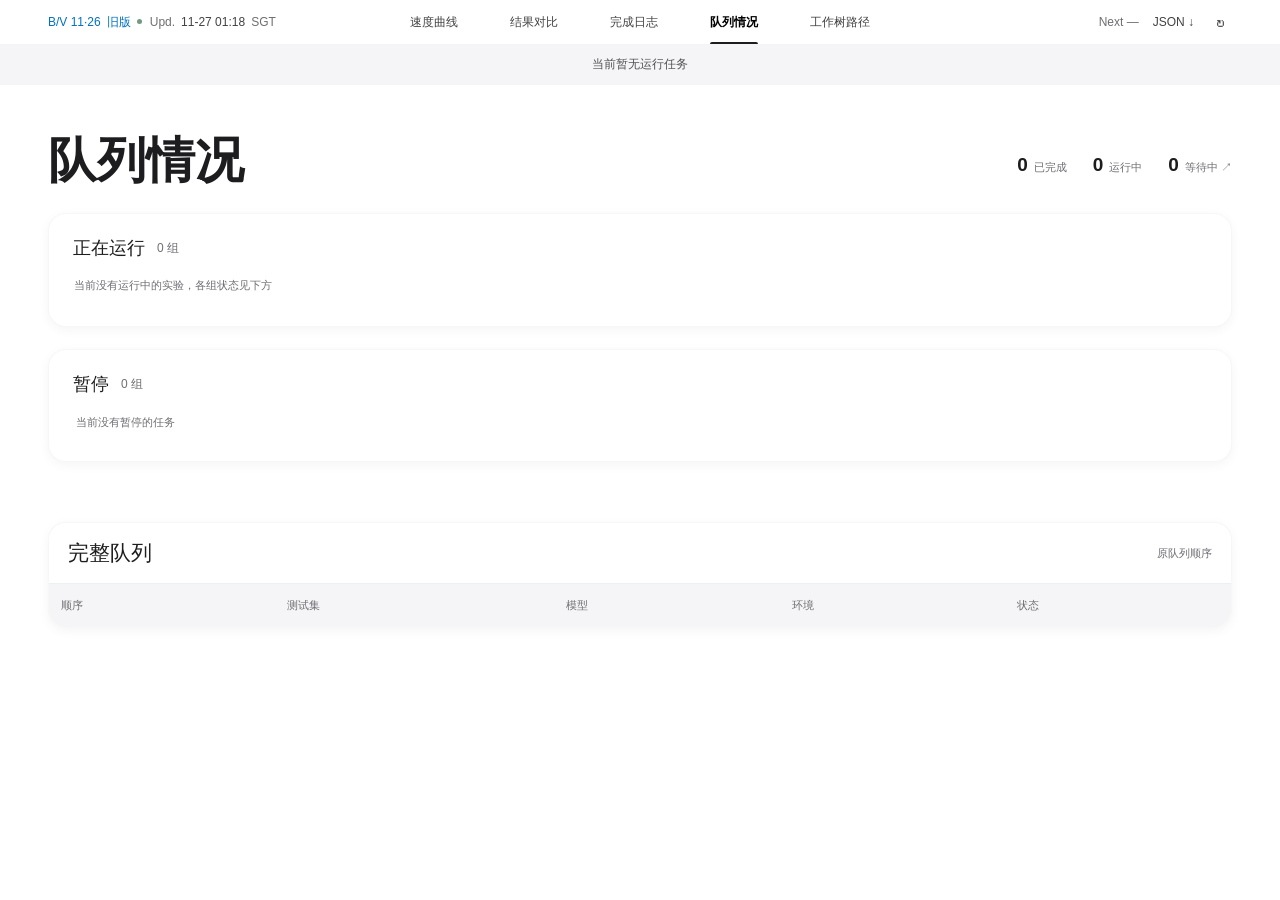
==== index.html @ bdac15cb "Publish current experiment dashboard from Windows and Walsh" ====
<!doctype html>
<html lang="zh-CN"><head><meta name="frontend-version" content="current-layout-20261127"><script>
// Run links always open at the page top, including retained older hash URLs.
if(new URL(location).searchParams.has('run')){const entry=new URL(location);entry.hash='';history.replaceState(null,'',entry);}
if ('scrollRestoration' in history) history.scrollRestoration = 'manual';
window.addEventListener('pageshow', () => {
  if (!location.hash) window.scrollTo({top: 0, left: 0, behavior: 'instant'});
});
</script><meta charset="utf-8"><meta name="viewport" content="width=device-width,initial-scale=1"><meta name="theme-color" content="#f6f7f9"><title>实验结果</title><link rel="stylesheet" href="./style.css?v=current-layout-20261127"><meta name="beta-version" content="current-nav-20261127"><link rel="stylesheet" href="./beta/beta.css?v=current-nav-20261127"></head>
<body class="beta" data-api-base="./"><header class="beta-header" id="beta-header">
 <div class="beta-nav-inner">
  <div class="beta-home-status"><a href="./bv-20261126/">B/V 11·26</a><a href="./archive/" aria-label="旧版实验结果">旧版</a><a class="beta-brand beta-home-status" id="beta-home-status" href="./" aria-label="队列首页"><span class="beta-status-label">Upd.</span></a></div>
  <nav class="beta-main-nav" aria-label="主导航">
   <button data-beta-nav="results" aria-controls="beta-menu-results" aria-expanded="false">速度曲线</button>
   <button data-beta-nav="comparison" aria-controls="beta-menu-comparison" aria-expanded="false">结果对比</button>
   <button data-beta-nav="logs" aria-controls="beta-menu-logs" aria-expanded="false">完成日志</button>
   <button data-beta-nav="queue" aria-controls="beta-menu-queue" aria-expanded="false">队列情况</button>
   <button data-beta-nav="workspaces" aria-controls="beta-menu-workspaces" aria-expanded="false">工作树路径</button>
  </nav>
  <div class="beta-nav-status" id="beta-nav-status" aria-label="数据更新与下载"></div>
 </div>
 <div class="beta-menu-surface" id="beta-menu-surface">
 <div class="beta-menu" id="beta-menu-results" inert aria-hidden="true">
  <div class="beta-menu-inner">
   <div class="beta-menu-column beta-menu-primary"><span class="beta-menu-label">浏览速度曲线</span><div id="beta-result-menu"></div><button data-beta-view="cannbot">CannBot <small>CAKE</small></button></div>
   <div class="beta-menu-column"><span class="beta-menu-label">测试集</span><div id="beta-dataset-menu" class="beta-menu-datasets"></div></div>
   <div class="beta-menu-column"><span class="beta-menu-label">KL 模型</span><button data-beta-model="Sol 6.2">Sol 6.2 <small>medium</small></button><button data-beta-model="DeepSeek">DeepSeek <small>max</small></button><button data-beta-model="Astra 6.2">Astra 6.2 <small>high</small></button><a href="./api/v1/index.json">数据 API ↗</a></div>
  </div>
 </div>
 <div class="beta-menu" id="beta-menu-comparison" inert aria-hidden="true"><div class="beta-menu-inner"><div class="beta-menu-column beta-menu-primary"><span class="beta-menu-label">结果对比</span><button data-beta-view="comparison">Kernel 对比</button></div><div class="beta-menu-column"><span class="beta-menu-label">截止轮次</span><button data-comparison-preset="10">r10</button><button data-comparison-preset="20">r20</button><button data-comparison-preset="30">r30</button><button data-comparison-preset="50">r50</button></div></div></div>
 <div class="beta-menu" id="beta-menu-logs" inert aria-hidden="true"><div class="beta-menu-inner">
  <div class="beta-menu-column beta-menu-primary"><span class="beta-menu-label">实验进程</span><button data-beta-log="all">全部记录</button><button data-beta-log="completed">独立完成</button><button data-beta-log="started">开始运行</button></div>
  <div class="beta-menu-column"><span class="beta-menu-label">其他事件</span><button data-beta-log="paused">暂停与原因</button><button data-beta-log="resumed">恢复运行</button></div>
  <div class="beta-menu-column"><span class="beta-menu-label">快速查看</span><button data-beta-view="queue">查看当前队列</button><a href="./api/v1/kl.json" download>KL 完整记录 ↓</a><a href="./api/v1/index.json" download>B/V 完整记录 ↓</a></div>
 </div></div>
 <div class="beta-menu" id="beta-menu-queue" inert aria-hidden="true"><div class="beta-menu-inner">
  <div class="beta-menu-column beta-menu-primary"><span class="beta-menu-label">执行与等待</span><button data-beta-queue="all">队列总览</button><div id="beta-queue-card-menu"></div></div>
  <div class="beta-menu-column"><span class="beta-menu-label">查看顺序</span><button data-beta-queue="running">正在运行</button><button data-beta-queue="paused">暂停</button><button data-beta-queue="waiting">等待中</button><button data-beta-queue="schedule">完整队列</button></div>
 </div></div>
<div class="beta-menu" id="beta-menu-workspaces" inert aria-hidden="true"><div class="beta-menu-inner workspace-menu-inner"><div class="beta-menu-column beta-menu-primary"><span class="beta-menu-label">工作树路径</span><button data-workspace-method="all">All</button></div><div class="beta-menu-column workspace-menu-methods"><span class="beta-menu-label">任务 · 版本</span><div id="workspace-method-menu"></div></div></div></div>
 </div>
</header>
<div class="beta-backdrop" id="beta-backdrop" hidden></div>
<aside id="beta-live-banner" class="beta-live-banner" aria-label="当前运行任务" hidden></aside>
<main><div id="beta-snapshot" class="beta-snapshot"></div><div class="beta-hero"><div><div id="beta-kicker" class="beta-eyebrow">实验结果</div><h1 id="beta-title">实验结果。</h1></div><div class="beta-hero-status"><button id="beta-completed-link"><strong id="beta-completed-total">—</strong>已完成</button><button data-beta-view="queue"><span class="live-dot"></span><strong id="beta-running-total">—</strong>运行中</button><button data-beta-view="queue"><strong id="beta-waiting-total">—</strong>等待中 ↗</button></div></div><section id="beta-results-view">
<header class="page-head"><h1>实验结果</h1><div class="update"><span id="connection" class="live-dot"></span><div class="update-times"><span>最新更新 <time id="updated">—</time><span class="zone"> SGT</span></span><span class="next-update" id="next-update">预计下次更新 —</span></div><button id="refresh" type="button">刷新</button></div><a href="./api/v1/index.json" class="api-link">JSON API ↗</a></header>
<nav class="running-bar" aria-label="正在运行的实验"><div class="running-heading"><span class="live-dot"></span><strong>正在运行</strong><span id="running-count"></span></div><div id="running-links" class="running-links"><span class="running-empty">读取中…</span></div></nav>
<section id="paused-bar" class="running-bar paused-bar" aria-label="暂停的实验"><div class="running-heading"><strong>暂停</strong><span id="paused-count"></span></div><div id="paused-links" class="paused-list"><span class="running-empty">读取中…</span></div></section>
<nav id="waiting-bar" class="running-bar waiting-bar" aria-label="等待中的实验" hidden><div class="running-heading"><strong>等待中</strong><span id="waiting-count"></span></div><div id="waiting-links" class="waiting-columns"></div></nav>
<nav id="campaign-status" class="campaign-status" aria-label="本批 Sol 六组进度"></nav>
<nav class="category-tabs" aria-label="实验分类"><button data-category="bv" aria-pressed="true">B0–B3 / V0</button><button data-category="aligned" aria-pressed="false">V/Aligned KL</button><button data-category="kl" aria-pressed="false">KL</button></nav>
<nav id="datasets" class="dataset-tabs" aria-label="测试集"></nav>
<div class="axis-picker"><span>横轴</span><div class="segments" role="group" aria-label="横轴"><button data-axis="round" aria-pressed="true" class="selected">轮次</button><button data-axis="time" aria-pressed="false" title="从工作区启动到结果完成，含等待和暂停">累计时间</button><button data-axis="tokens" aria-pressed="false" title="截至结果完成的已报告输入与输出 token">累计 token</button></div><span id="partial-key" hidden><i aria-hidden="true">△</i> token 不完整</span></div>
<div id="notice" role="status" hidden></div>
<section id="bv-panel" aria-labelledby="dataset-name"><div class="dataset-head"><div><h2 id="dataset-name">—</h2><p id="workload">—</p></div><div class="exports"><button id="csv" type="button">已选 CSV ↓</button><button id="json" type="button">完整 JSON ↓</button></div></div>
<div id="curves" tabindex="-1"><div id="series-controls" class="series-controls"></div></div>
<div class="charts"><section class="chart-card overview" hidden><div class="chart-title"><h3>全程总览</h3><span>线性 · 从 0 起</span></div><div id="overview" class="chart" role="img" aria-label="全程总览：轮次与延迟" tabindex="0"></div></section>
<section class="chart-card detail"><div class="chart-title"><h3>速度曲线</h3><span id="detail-domain">—</span></div><div class="plot-options"><div class="segments" aria-label="曲线指标"><button id="best-mode" class="selected" aria-pressed="true">搜索最优</button><button id="raw-mode" aria-pressed="false">逐轮测量</button></div><label hidden><input id="uncertainty" type="checkbox"> P10–P90</label><div class="mark-key">● 测量 <span>— 最优阶梯</span> <span>★ 正式结果</span><span>× 失败</span></div><button id="reset">重置视图</button></div><div id="detail" class="chart" role="img" aria-label="速度曲线：可调横纵轴范围" tabindex="0"></div><div class="axis-controls bv-range-controls"><label><select id="y-mode" aria-label="纵轴范围"><option value="focus">末端局部放大</option><option value="all">全部曲线范围</option></select></label><div class="round-range-slot"></div></div><div id="hover-readout" class="readout" aria-live="polite"><span>轮次 —</span></div></section></div>
<section class="data-section"><div class="section-head"><h3>实验组</h3><span>延迟 ms ↓ · 完成日期 SGT</span></div><div class="table-wrap"><table id="summary"><thead><tr><th>曲线</th><th>模型 / effort</th><th>方法</th><th>状态</th><th>轮次</th><th>完成日期</th><th class="num">搜索最优</th><th class="num">P10–P90</th><th class="num">正式结果 ★</th><th class="num" title="同次 PyTorch 耗时 / 正式方法耗时">正式加速比</th></tr></thead><tbody></tbody></table></div></section>
<details class="data-section"><summary><span>逐轮数据</span><span id="round-count"></span></summary><div class="round-filters"><label>实验组 <select id="round-run"><option value="all">全部已选曲线</option></select></label><label>结果 <select id="round-status"><option value="all">全部</option><option value="passed">通过</option><option value="failed">失败</option><option value="excluded">基础设施中断</option></select></label><span>样本数可点开</span></div><div class="table-wrap rounds-wrap"><table id="rounds"><thead><tr><th>模型</th><th>方法</th><th>轮次</th><th>结果</th><th>审查</th><th class="num">均值 ms</th><th class="num">P10 ms</th><th class="num">P90 ms</th><th class="num">样本数</th><th class="num">同次 PyTorch ms</th><th class="num" title="同次 PyTorch 耗时 / 方法耗时">同次加速比</th></tr></thead><tbody></tbody></table></div></details>
<details class="data-section correctness"><summary><span>B0 · 正确性</span><span>性能不适用</span></summary><div id="b0-cost" hidden></div><div class="table-wrap"><table id="correctness"><thead><tr><th>模型 / effort</th><th>实验</th><th>状态</th><th>轮次</th><th>结果</th><th>完成日期 SGT</th></tr></thead><tbody></tbody></table></div></details>
<section class="data-section task-log" id="task-log" aria-labelledby="task-log-title"><div class="section-head"><h3 id="task-log-title">实验任务记录</h3><span>SGT · <span id="event-count">—</span></span></div><div class="event-filters"><label>测试集 <select id="event-dataset"><option value="all">全部</option><option value="GQA">GQA</option><option value="MQA">MQA</option></select></label><label>事件 <select id="event-kind"><option value="all">全部</option><option value="started">开始</option><option value="paused">暂停</option><option value="resumed">恢复</option><option value="completed">完成</option></select></label><a href="./api/v1/index.json" download="experiment-tasks.json">JSON ↓</a></div><ol id="task-events" class="task-events"></ol><div class="event-more"><button id="events-more" type="button" hidden>查看更多</button></div></section>

</section>
<section id="aligned-panel" hidden aria-labelledby="aligned-name"><div class="dataset-head"><h2 id="aligned-name">Aligned KL</h2></div><div id="aligned-content"></div></section>
<section id="kl-panel" hidden aria-labelledby="kl-name">
<div class="dataset-head"><div><h2 id="kl-name">KL</h2><label>模型 <select id="kl-run-select" aria-label="KL 模型与批次"></select></label><p id="kl-state">读取中…</p></div><div class="exports"><button id="kl-csv">候选 CSV ↓</button><button id="kl-json">完整 JSON ↓</button></div></div>
<div id="kl-body"><div class="kl-budget"><strong id="kl-budget"></strong><span id="kl-run-info"></span></div>
<div class="kl-charts"><section class="chart-card"><div class="chart-title"><h3>每次 Apply 的交付速度</h3><span>实线：交付 · 虚线：历次最佳</span></div><label class="kl-reference-toggle"><input id="kl-v0-overview" type="checkbox" checked aria-label="交付速度图显示 V0 Astra 最快线"><span id="kl-v0-overview-label"></span></label><div id="kl-matched-overview"></div><div id="kl-overview" class="chart"></div></section>
<section id="kl-inner" class="chart-card"><div class="chart-title"><h3>Apply 内部候选</h3><label>选择 <select id="kl-apply" aria-label="选择 Apply"></select></label></div><label class="kl-reference-toggle"><input id="kl-v0-candidates" type="checkbox" checked aria-label="内部候选图显示 V0 Astra 最快线"><span id="kl-v0-candidates-label"></span></label><div id="kl-matched-candidates"></div><div id="kl-candidates" class="chart"></div><p id="kl-inner-status" class="kl-caption"></p></section></div>
<section class="data-section"><div class="section-head"><h3>Apply 记录</h3><span>交付完成与整项独立验收分别记录</span></div><div class="table-wrap"><table><thead><tr><th>Apply</th><th>状态</th><th>评测次数</th><th>基础设施异常</th><th>交付 ms</th><th>用时 min</th><th>结束 SGT</th></tr></thead><tbody id="kl-apply-rows"></tbody></table></div></section>
<section class="data-section"><div class="section-head"><h3>选中 Apply 的候选记录</h3><span>旧结果取回不重复计次</span></div><div class="table-wrap"><table><thead><tr><th>候选</th><th>结果</th><th>未通过阶段</th><th>门禁</th><th>延迟 ms</th><th>参考 ms</th><th>记录</th></tr></thead><tbody id="kl-candidate-rows"></tbody></table></div></section>
<section class="data-section"><div class="section-head"><h3>Sol / DS 队列</h3><span>—</span></div><div id="kl-queue" class="table-wrap"></div></section>
<section class="data-section"><div class="section-head"><h3>KL 实验任务记录</h3><span>SGT · 当前测试集</span></div><ol id="kl-events" class="task-events"></ol></section>
</div></section>
</section><section id="beta-future-view" class="beta-future" hidden><h2>V0-r3</h2><p>待接入 · 尚无实验记录</p></section><section id="beta-logs-view" hidden><div class="beta-log-filters"><label>类别<select id="beta-log-category"><option value="all">全部实验</option><option value="bv">B / V</option><option value="kl">KL</option></select></label><label>测试集<select id="beta-log-dataset"><option value="all">全部测试集</option></select></label><label>事件<select id="beta-log-kind"><option value="all">全部事件</option><option value="completed">独立完成</option><option value="started">开始运行</option><option value="paused">暂停</option><option value="resumed">恢复运行</option></select></label><span id="beta-log-count" class="beta-log-count"></span></div><ol id="beta-timeline" class="beta-timeline"></ol><button id="beta-log-more" class="beta-log-more" hidden>查看更多</button></section><section id="beta-queue-view" hidden></section><section id="beta-comparison-view" hidden></section><div id="beta-legacy-log" hidden></div><section id="beta-workspaces-view" hidden aria-label="工作树路径">
 <section class="workspace-filters">
  <div class="workspace-search-row"><textarea id="ws-search" rows="1" aria-label="批量检索工作区" placeholder="⌕  测试集 / 模型 / 路径 · 换行批量检索"></textarea><button id="ws-reset" class="ws-icon" title="重置筛选" aria-label="重置筛选">↻</button></div>
  <label>任务<select id="ws-method" aria-label="任务版本"><option value="all">All</option></select></label>
  <label>模型<select id="ws-model" aria-label="模型"><option value="all">All</option></select></label>
  <label>状态<select id="ws-status" aria-label="状态"><option value="all">All</option></select></label>
  <label>测试集<select id="ws-dataset" aria-label="测试集"><option value="all">All</option></select></label>
  <div class="workspace-date-row"><label>时间<select id="ws-date-field" aria-label="时间字段"><option value="started_at">开始</option><option value="finished_at">完成</option></select></label><input id="ws-from" type="date" aria-label="起始日期（SGT）"><span aria-hidden="true">—</span><input id="ws-to" type="date" aria-label="截止日期（SGT）"><span class="ws-zone">SGT</span><span id="ws-date-error" role="status"></span></div>
 </section>
 <section class="workspace-directory data-section">
  <div class="workspace-toolbar"><span id="ws-count" aria-live="polite"></span><div><button id="ws-copy" title="复制所选或筛选后的路径">复制路径</button><button id="ws-csv" title="下载所选或筛选后的记录">CSV ↓</button></div><span id="ws-feedback" role="status"></span></div>
  <div class="workspace-table-wrap"><table id="workspace-directory-table"><thead><tr><th><input id="ws-check-all" type="checkbox" aria-label="选择全部筛选结果"></th><th>测试集</th><th>任务</th><th>模型</th><th>状态</th><th><button data-ws-sort="started_at">开始 SGT ↓</button></th><th><button data-ws-sort="finished_at">完成 SGT</button></th><th>服务器路径</th></tr></thead><tbody id="ws-rows"></tbody></table></div>
  <button id="ws-more" hidden>更多 ↓</button>
 </section>
</section>
<section id="beta-cannbot-view" hidden aria-label="CannBot dashboard">
<!-- Windows CannBot batch -->
<section class="card cake-panel" id="windows-cannbot">
<div class="cake-panel-head"><h2>当前 Windows 批次</h2>
<a href="./api/v1/cannbot-windows.json">JSON ↓</a></div>
<p>待运行 · Astra 6.2 / high</p>
<div class="cake-table-scroll"><table><thead><tr><th>数据集</th><th>任务状态</th><th>有效轮 / 预算</th><th>已完成尝试</th></tr></thead><tbody>
<tr><td>FA3</td><td>待运行</td><td>0 / 20</td><td>0</td></tr>
<tr><td>GDN</td><td>待运行</td><td>0 / 20</td><td>0</td></tr>
<tr><td>Based</td><td>待运行</td><td>0 / 20</td><td>0</td></tr>
<tr><td>Sonny</td><td>待运行</td><td>0 / 20</td><td>0</td></tr>
<tr><td>GQA</td><td>待运行</td><td>0 / 20</td><td>0</td></tr>
<tr><td>MQA</td><td>待运行</td><td>0 / 20</td><td>0</td></tr>
<tr><td>Mega</td><td>待运行</td><td>0 / 20</td><td>0</td></tr>
<tr><td>FlashMLA</td><td>待运行</td><td>0 / 20</td><td>0</td></tr>
<tr><td>HSTU</td><td>待运行</td><td>0 / 20</td><td>0</td></tr>
<tr><td>FlashKDA</td><td>待运行</td><td>0 / 20</td><td>0</td></tr>
</tbody></table></div></section>
<h2>CannBot · CAKE</h2>
<!-- End Windows CannBot batch -->
 <div id="cannbot-loading" class="cake-notice" role="status">正在读取…</div>
 <div id="cannbot-content" hidden>
  <div class="cake-controls card">
   <div class="cake-control-row"><span>Kernel</span><div id="cake-datasets" class="dataset-tabs" aria-label="CannBot 数据集"></div></div>
   <div class="cake-control-row"><span>模型</span><div id="cake-models" class="segments" aria-label="CannBot 模型"></div></div>
   <div class="cake-context"><span id="cake-phase"></span><a id="cake-json" download>JSON ↓</a></div>
  </div>
  <div id="cake-metrics" class="cake-metrics"></div>
  <div class="cake-panels">
   <section class="card cake-panel"><div class="cake-panel-head"><h2>候选速度</h2><span>P50 · ms ↓</span></div><div id="cake-chart"></div></section>
   <section class="card cake-panel"><div class="cake-panel-head"><h2>评测结果</h2><span id="cake-evaluation-count"></span></div><div id="cake-evaluations" class="cake-table-scroll"></div></section>
  </div>
  <section class="card cake-task-card"><div class="cake-panel-head"><h2>任务</h2><div id="cake-task-filter" class="segments" aria-label="CannBot 任务范围"><button class="selected" aria-pressed="true" data-cake-scope="kernel">当前 Kernel</button><button aria-pressed="false" data-cake-scope="all">全部</button></div></div><div id="cake-tasks" class="cake-table-scroll"></div></section>
  <details class="card cake-workspaces"><summary>实验工作区</summary><div id="cake-workspaces"></div></details>
 </div>
</section>
</main><dialog id="samples"><div class="dialog-head"><h3 id="sample-title">测量样本</h3><button id="close-samples" aria-label="关闭样本">关闭 ×</button></div><p id="sample-stats"></p><pre id="sample-values"></pre><button id="sample-csv">样本 CSV ↓</button></dialog><script src="./kl.js?v=current-layout-20261127" defer></script><script src="./app.js?v=current-layout-20261127" defer></script><script id="beta-navigation" type="application/json">{"schema_version": 1, "result_sections": [{"id": "bv", "label": "B/V", "status": "available"}, {"id": "aligned", "label": "V/Aligned KL", "status": "available"}, {"id": "kl", "label": "KL", "status": "available"}, {"id": "all", "label": "All", "status": "available"}, {"id": "all-with-b01", "label": "All（with B0/1）", "status": "available"}], "method_revisions": [{"method": "B0", "revision": "r1", "label": "B0-r1", "scope": "historical B records without explicit revision"}, {"method": "B1", "revision": "r1", "label": "B1-r1", "scope": "historical B records without explicit revision"}, {"method": "B2", "revision": "r1", "label": "B2-r1", "scope": "historical B records without explicit revision"}, {"method": "B3", "revision": "r1", "label": "B3-r1", "scope": "historical B records without explicit revision"}, {"method": "V0", "revision": "r2", "label": "V0-r2", "scope": "all existing V0 records"}, {"method": "V0", "revision": "r3", "label": "V0-r3", "scope": "bv-r2-v0-r3-20261108-001 only", "status": "available"}, {"method": "B0", "revision": "r2", "label": "B0-r2", "scope": "bv-r2-v0-r3-20261108-001 only", "status": "available"}, {"method": "B1", "revision": "r2", "label": "B1-r2", "scope": "bv-r2-v0-r3-20261108-001 only", "status": "available"}, {"method": "B2", "revision": "r2", "label": "B2-r2", "scope": "bv-r2-v0-r3-20261108-001 only", "status": "available"}, {"method": "B3", "revision": "r2", "label": "B3-r2", "scope": "bv-r2-v0-r3-20261108-001 only", "status": "available"}]}</script><script src="./beta/beta.js?v=current-nav-20261127" defer></script></body></html>
---- style.css ----
:root{color-scheme:light;--bg:#f6f7f9;--surface:#fff;--ink:#25303d;--muted:#76818f;--line:#e4e8ee;--grid:#edf0f4;--accent:#526c89;--soft:#edf2f7;--blue:#0072b2;--orange:#d55e00;--pink:#cc79a7;--green:#009e73;font-family:Inter,-apple-system,BlinkMacSystemFont,"Segoe UI","PingFang SC",sans-serif;font-size:14px}*{box-sizing:border-box}body{margin:0;background:var(--bg);color:var(--ink)}main{max-width:1660px;padding:32px 40px 22px;margin:auto}button,select,input{font:inherit;color:inherit}button,a,select,input{outline-offset:3px}button{cursor:pointer;border:1px solid var(--line);background:var(--surface);border-radius:7px;padding:7px 12px;white-space:nowrap}button:hover{border-color:#aebccc;background:var(--soft)}button:disabled{cursor:default;opacity:.4}a{color:var(--accent);text-decoration:none}h1,h2,h3,p{margin:0}h1{font-size:23px;font-weight:600;letter-spacing:-.7px}h2{font-size:23px;font-weight:550}h3{font-size:14px;font-weight:550}.page-head{display:flex;align-items:center;gap:28px;margin-bottom:26px}.update{display:flex;align-items:center;gap:9px;margin-left:auto;font-size:12px;color:var(--muted);font-variant-numeric:tabular-nums}.update button{font-size:12px;padding:5px 10px}.zone{font-size:10px}.live-dot{width:6px;height:6px;background:#739884;border-radius:100%}.live-dot.stale{background:#bc8c46}.api-link{font-size:12px}.dataset-tabs{display:flex;gap:5px;padding-bottom:17px;border-bottom:1px solid var(--line);flex-wrap:wrap}.dataset-tabs button{background:transparent;border-color:transparent;padding:9px 20px;color:var(--muted)}.dataset-tabs button[aria-current=true]{background:var(--ink);color:white;border-color:var(--ink)}.dataset-head{display:flex;justify-content:space-between;gap:18px;align-items:center;padding:24px 0 20px}.dataset-head p{font-size:12px;color:var(--muted);margin-top:7px;font-family:ui-monospace,SFMono-Regular,monospace}.exports{display:flex;gap:8px}.exports button{font-size:12px}.series-controls{display:grid;grid-template-columns:repeat(4,minmax(0,1fr));gap:12px;margin-bottom:22px}.model-group{padding:14px 16px;background:var(--surface);border:1px solid var(--line);border-radius:9px}.model-heading{display:flex;align-items:center;gap:9px;margin-bottom:13px}.model-heading button{border:0;padding:0;background:none;font-weight:550}.model-heading .effort{font-size:11px;color:var(--muted)}.model-line{width:23px;height:0;border-top:2px solid #647586;margin-left:auto}.model-line.astra{border-top-style:dashed}.model-line.deepseek{border-top-style:dotted}.chips{display:flex;gap:7px}.chip{flex:1;display:flex;gap:6px;align-items:center;justify-content:center;border:1px solid var(--line);border-radius:6px;cursor:pointer;font-size:12px;padding:7px 5px;color:var(--muted);user-select:none}.chip input{accent-color:var(--color);margin:0;width:12px;height:12px}.chip.active{border-color:color-mix(in srgb,var(--color) 35%,white);color:var(--ink);background:color-mix(in srgb,var(--color) 5%,white)}.chip.disabled{opacity:.38;cursor:default}.swatch{display:inline-block;width:7px;height:7px;border-radius:50%;background:var(--color);flex-shrink:0}.plot-options{display:flex;align-items:center;gap:20px;margin-bottom:12px;font-size:12px;color:var(--muted)}.plot-options label{display:flex;align-items:center;gap:5px}.segments{display:flex;border:1px solid var(--line);border-radius:7px;padding:2px;background:var(--surface)}.segments button{font-size:12px;border:0;background:none;color:var(--muted);padding:5px 12px}.segments .selected{background:var(--soft);color:var(--ink)}.mark-key{display:flex;gap:16px;margin-left:auto}.plot-options>button{font-size:12px;padding:5px 9px}.charts{display:grid;grid-template-columns:minmax(280px,1fr) minmax(0,1.8fr);gap:14px}.chart-card{min-width:0;border:1px solid var(--line);border-radius:10px;background:var(--surface);overflow:hidden}.chart-title{padding:17px 18px 4px;display:flex;align-items:center;justify-content:space-between;gap:10px}.chart-title>span{font-size:11px;color:var(--muted);font-variant-numeric:tabular-nums}.chart{height:350px;position:relative;touch-action:pan-y}.chart svg{display:block;width:100%;height:100%;overflow:visible}.chart text{fill:var(--muted);font-size:11px;font-family:inherit;font-variant-numeric:tabular-nums}.chart .axis-label{font-size:10px}.axis-controls{display:flex;align-items:center;gap:6px;flex-wrap:wrap;padding:0 17px 14px;font-size:11px;color:var(--muted)}.axis-controls input{width:62px;border:1px solid var(--line);padding:5px;border-radius:5px;background:var(--surface);font-size:11px}.axis-controls input[id^=y-]{width:81px}.axis-controls select{max-width:136px;border:1px solid var(--line);padding:5px;border-radius:5px;background:var(--surface);font-size:11px}.axis-controls button{font-size:11px;padding:5px 8px}.readout{min-height:55px;margin:11px 0 22px;display:flex;align-items:flex-start;gap:7px 15px;flex-wrap:wrap;font-size:11px;color:var(--muted);font-variant-numeric:tabular-nums}.readout span{display:inline-flex;align-items:center;gap:5px}.readout strong{font-weight:500;color:var(--ink)}.data-section{background:var(--surface);border:1px solid var(--line);border-radius:9px;margin-bottom:16px;overflow:hidden}.section-head,.data-section>summary{padding:16px 19px;display:flex;align-items:center;justify-content:space-between;font-size:13px;font-weight:500}.section-head>span,.data-section>summary>span+span{font-size:11px;color:var(--muted);font-weight:400}.data-section>summary{cursor:pointer;list-style:none}.data-section>summary:before{content:'+';color:var(--muted);margin-right:10px}.data-section[open]>summary:before{content:'−'}.data-section>summary>span:first-of-type{margin-right:auto}.table-wrap{overflow-x:auto}table{border-collapse:collapse;width:100%;font-size:12px;white-space:nowrap;font-variant-numeric:tabular-nums}th{font-size:11px;font-weight:500;color:var(--muted);background:#fafbfc;text-align:left;position:sticky;top:0;z-index:1}th,td{padding:11px 16px;border-top:1px solid #edf0f3}th.num,td.num{text-align:right}.num{font-family:ui-monospace,SFMono-Regular,Menlo,monospace}tbody tr:hover{background:#f7f9fc}.model-label{font-weight:500}.effort-label{color:var(--muted);font-size:10px;padding-left:6px}.badge{font-size:10px;padding:3px 7px;border-radius:4px;background:#f0f2f5;color:#77818c;display:inline-block}.badge.running{background:#edf3fa;color:#577d9f}.badge.complete{background:#edf5f1;color:#5e8371}.badge.paused,.badge.blocked{background:#f6f1e8;color:#a08a61}.badge.failed,.badge.ended{background:#f8eded;color:#a77474}.date{font-size:11px;color:var(--muted)}.group-line{border-top:2px solid var(--line)}.row-check{accent-color:var(--color)}.round-filters{display:flex;align-items:center;gap:17px;padding:0 19px 15px;font-size:11px;color:var(--muted)}.round-filters select{font-size:11px;border:1px solid var(--line);border-radius:5px;padding:5px 8px;background:var(--surface);max-width:205px}.round-filters>span{margin-left:auto}.rounds-wrap{max-height:388px}.sample-button{font-size:11px;border:0;padding:1px 6px;background:var(--soft);color:var(--accent)}.source-section{color:var(--muted);font-size:11px;margin:23px 0 17px}.source-section summary{cursor:pointer}.source-section #sources{margin-top:15px;line-height:1.8}.source-section table{font-size:11px;background:var(--surface)}footer{font-size:10px;color:#9099a4;line-height:1.8}#notice{font-size:12px;background:#f7f1e6;color:#897247;border:1px solid #e4d8bd;padding:10px 15px;border-radius:5px;margin-top:15px}dialog{border:1px solid var(--line);border-radius:12px;padding:24px;width:min(680px,90vw);color:var(--ink)}dialog::backdrop{background:#1d2c3a55}.dialog-head{display:flex;align-items:center;justify-content:space-between}.dialog-head button{font-size:12px}dialog p{color:var(--muted);font-size:12px;margin-top:15px}dialog pre{white-space:pre-wrap;max-height:50vh;overflow:auto;font-size:12px;line-height:1.9;background:var(--bg);padding:15px;border-radius:6px}.empty{text-align:center;color:var(--muted);padding:26px}
@media(min-width:1500px){.chart{height:390px}}@media(max-width:1050px){main{padding:24px}.series-controls{gap:8px;grid-template-columns:repeat(2,minmax(0,1fr))}.model-group{padding:12px}.chip{gap:4px}.charts{grid-template-columns:1fr}.chart{height:335px}.overview .chart{height:240px}.chart-title{padding:14px 16px 4px}.update{font-size:11px}.axis-controls{justify-content:flex-end}}@media(max-width:650px){main{padding:20px 13px}.page-head{gap:8px;flex-wrap:wrap;margin-bottom:16px}h1{font-size:21px}.update{margin-left:auto;font-size:10px;gap:6px}.api-link{display:none}.dataset-tabs{gap:3px;padding-bottom:12px}.dataset-tabs button{padding:8px 12px;font-size:12px}.dataset-head{padding:19px 0 15px;align-items:flex-start}h2{font-size:21px}.dataset-head p{max-width:220px;line-height:1.6;font-size:10px}.exports{flex-direction:column;gap:4px}.exports button{font-size:10px;padding:5px 8px}.series-controls{grid-template-columns:1fr;gap:7px;margin-bottom:17px}.model-group{display:flex;gap:12px;padding:10px}.model-heading{margin:0;min-width:99px;flex-wrap:wrap;gap:3px}.model-heading button{font-size:12px}.model-heading .effort{font-size:9px}.model-line{display:none}.chips{flex:1;gap:4px}.chip{padding:7px 4px;font-size:11px}.chip input{width:11px;height:11px}.plot-options{flex-wrap:wrap;gap:10px}.mark-key{order:3;width:100%;gap:15px;margin:0;font-size:10px}.plot-options>button{margin-left:auto}.plot-options label{font-size:11px}.chart{height:310px}.overview .chart{height:220px}.chart-title>span{font-size:9px}.axis-controls{justify-content:flex-start;padding:0 12px 12px;gap:5px}.axis-controls input{width:48px}.axis-controls input[id^=y-]{width:67px}.axis-controls select{max-width:110px}.readout{gap:6px 12px;font-size:10px;margin-bottom:17px}.round-filters{flex-wrap:wrap;gap:8px}.round-filters>span{display:none}td,th{padding:10px 12px}.source-section{overflow-x:auto}footer{font-size:9px}.update button{padding:5px 7px}button,select{min-height:30px}}@media(prefers-reduced-motion:no-preference){button{transition:background .15s,border-color .15s}}

.model-line.deepseek-high{border-top-style:dashed;opacity:.55}
.workspace-row{display:grid;grid-template-columns:150px minmax(0,1fr) 62px;align-items:center;gap:18px;padding:13px 19px;border-top:1px solid var(--line)}.workspace-label{font-size:11px;display:flex;gap:6px;flex-direction:column}.workspace-label strong{font-weight:500}.workspace-label span{color:var(--muted);font-size:10px}.workspace-row code{font-size:11px;line-height:1.7;overflow-wrap:anywhere;color:#607185;user-select:all}.workspace-row button{font-size:10px;padding:5px 8px}@media(max-width:650px){.workspace-row{grid-template-columns:1fr auto;gap:8px;padding:12px}.workspace-label{flex-direction:row}.workspace-row code{grid-row:2;grid-column:1/-1;font-size:10px}.workspace-row button{grid-row:1;grid-column:2}}
.update-times{display:flex;align-items:center;gap:18px;flex-wrap:wrap}.next-update{font-size:11px;color:var(--muted)}@media(max-width:1050px){.update-times{flex-direction:column;align-items:flex-start;gap:4px}}@media(max-width:650px){.next-update{font-size:9px}}
.running-bar{display:flex;align-items:center;gap:18px;padding:13px 15px;margin-bottom:20px;background:#edf2f4;border:1px solid #dfe7eb;border-radius:9px}.running-heading{display:flex;align-items:center;gap:7px;white-space:nowrap;font-size:12px}.running-heading strong{font-weight:550}.running-heading>span:last-child{color:var(--muted);font-size:10px}.running-links{display:flex;gap:8px;overflow-x:auto;min-width:0;padding:2px 1px 5px;scrollbar-width:thin}.running-link{display:flex;align-items:center;gap:9px;flex-shrink:0;background:var(--surface);border:1px solid var(--line);border-radius:6px;padding:9px 11px;font-size:11px;color:var(--ink)}.running-link:hover,.running-link.current{border-color:var(--color);background:color-mix(in srgb,var(--color) 5%,white)}.running-link strong{font-weight:500}.running-round{font-variant-numeric:tabular-nums;font-weight:600}.running-round>span,.running-phase{color:var(--muted);font-weight:400;font-size:10px}.running-empty{color:var(--muted);font-size:11px;padding:6px 0}#curves{scroll-margin-top:20px}#curves:focus{outline:none}@media(max-width:650px){.running-bar{display:block;padding:11px;margin-bottom:15px}.running-heading{margin-bottom:9px}.running-links{margin-right:-3px}.running-link{gap:7px;padding:9px;font-size:10px}.running-phase{display:none}}
/* Model visibility control and lifecycle history. */
.model-heading{gap:7px;flex-wrap:wrap}.model-heading .model-line{margin-left:2px;width:17px}.model-toggle{margin-left:auto;display:flex;align-items:center;gap:6px;position:relative;cursor:pointer;font-size:10px;color:var(--muted);white-space:nowrap}.model-toggle input{position:absolute;right:0;width:32px;height:20px;opacity:0;margin:0;cursor:pointer}.toggle-track{width:30px;height:17px;background:#d7dfe7;border-radius:12px;display:inline-block;pointer-events:none;transition:background .15s}.toggle-track:after{content:'';display:block;width:11px;height:11px;margin:3px;background:#fff;border-radius:50%;box-shadow:0 1px 2px #25303d1f;transition:transform .15s}.model-toggle input:checked+.toggle-track{background:#617d95}.model-toggle input:checked+.toggle-track:after{transform:translateX(13px)}.model-toggle.mixed .toggle-track{background:#94a6b7}.model-toggle.mixed .toggle-track:after{transform:translateX(6.5px)}.model-toggle input:focus-visible+.toggle-track{outline:2px solid var(--accent);outline-offset:3px}.model-toggle:has(input:disabled){opacity:.4;cursor:default}.model-toggle input:disabled{cursor:default}
.event-filters{display:flex;align-items:center;gap:18px;padding:0 18px 14px;font-size:12px;color:var(--muted)}.event-filters label{display:flex;align-items:center;gap:7px}.event-filters select{border:1px solid var(--line);border-radius:6px;padding:5px 8px;background:var(--surface)}.event-filters>a{margin-left:auto;font-size:11px}.task-events{list-style:none;margin:0;padding:0}.task-event{display:grid;grid-template-columns:143px 46px minmax(170px,.8fr) minmax(200px,1.3fr);align-items:start;gap:12px;padding:16px 18px;border-top:1px solid var(--line);font-size:12px;line-height:1.7}.task-event time{color:var(--muted);font-size:11px;font-variant-numeric:tabular-nums;white-space:nowrap}.task-event time small{display:block;font-size:10px}.task-event p{color:#617080}.event-tag{display:inline-block;justify-self:start;padding:1px 7px;border-radius:4px;background:#edf2f7;color:#526c89;font-size:10px}.event-tag.paused{background:#f5f0e7;color:#96733f}.event-tag.completed{background:#eaf2ed;color:#537c64}.event-tag.resumed{background:#edf1f6;color:#617b93}.event-runs{display:flex;gap:3px 12px;flex-wrap:wrap}.event-runs a{white-space:nowrap}.event-runs a:hover{text-decoration:underline}.event-more{text-align:center}.event-more:has(button:not([hidden])){padding:10px 18px 15px}.event-more button{font-size:11px}
@media(max-width:850px){.task-event{grid-template-columns:140px 42px 1fr}.task-event p{grid-column:3}.task-event .event-runs{grid-column:3;grid-row:1}}@media(max-width:550px){.task-event{grid-template-columns:1fr auto;gap:8px;padding:14px}.task-event .event-runs,.task-event p{grid-column:1/-1;grid-row:auto}.task-event .event-tag{justify-self:end}.event-filters{gap:12px;padding:0 14px 12px;font-size:11px}.event-filters select{padding:5px}.model-heading .model-line{display:none}}
@media(max-width:650px){.model-group{display:block}.model-heading{margin-bottom:9px;flex-wrap:nowrap;gap:6px}.model-toggle{margin-left:auto}.chips{width:100%}}
@media(prefers-reduced-motion:reduce){.toggle-track,.toggle-track:after{transition:none}}

[hidden]{display:none!important}.category-tabs{display:flex;gap:6px;margin:0 0 15px}.category-tabs button{padding:9px 24px;font-weight:550;background:transparent}.category-tabs button[aria-pressed=true]{background:#e4ebf3;border-color:#b7c7d7;color:#365570}.kl-budget{display:flex;flex-direction:column;gap:10px;margin-bottom:20px;padding:17px 19px;background:#edf2f4;border-radius:9px;font-size:12px}.kl-budget strong{font-weight:500}.kl-budget span{color:var(--muted);font-size:11px}.kl-charts{display:grid;grid-template-columns:1fr 1fr;gap:14px;margin-bottom:22px}.kl-caption{padding:6px 18px 16px;color:var(--muted);font-size:11px;line-height:1.7}.kl-empty{height:100%;display:flex;align-items:center;justify-content:center;flex-direction:column;text-align:center;color:var(--muted);line-height:2;font-size:13px}.kl-empty small{font-size:11px}.kl-charts select{font-size:11px;border:1px solid var(--line);border-radius:5px;background:white;padding:5px;max-width:170px}.kl-charts [data-apply-point]{cursor:pointer}.kl-charts [data-apply-point]:focus{outline:2px solid #0072b2;outline-offset:4px}@media(max-width:900px){.kl-charts{grid-template-columns:1fr}.kl-budget{line-height:1.8}.kl-charts .chart-title{flex-wrap:wrap}}

.campaign-status{display:flex;gap:8px;flex-wrap:wrap;margin:-8px 0 20px}.campaign-status a{display:flex;gap:8px;align-items:center;padding:7px 10px;border:1px solid #dce2e8;border-radius:7px;color:#34445b;text-decoration:none;font-size:12px}.campaign-status a:hover{border-color:#0072B2}.campaign-status span{color:#667487}

.kl-task-event{grid-template-columns:143px 70px minmax(0,1fr)}.kl-task-event p{margin:0;overflow-wrap:anywhere}.kl-reference-toggle{display:flex;align-items:center;gap:7px;margin:0 18px 6px;color:#87506e;font-size:11px;line-height:1.6}.kl-reference-toggle input{accent-color:#CC79A7}@media(max-width:600px){.kl-task-event{grid-template-columns:1fr auto;gap:6px 12px}.kl-task-event p{grid-column:1 / -1}.kl-reference-toggle{flex-wrap:wrap}}

.waiting-bar[hidden]{display:none}.waiting-bar{border-color:#d9dee6;background:#f4f5f7}.waiting-bar .running-phase{color:#667085}

.aligned-controls{display:grid;grid-template-columns:repeat(auto-fit,minmax(220px,1fr));gap:12px;margin:18px 0}.aligned-controls .model-heading{justify-content:space-between}.aligned-all{font-size:12px;color:#586575}.aligned-chart{height:340px;width:100%;overflow:hidden}.aligned-note{line-height:1.7}.aligned-readout{flex-wrap:wrap}.aligned-controls .chip small{font-size:10px;margin-left:4px;color:#667381}

.axis-picker{display:flex;align-items:center;gap:12px;flex-wrap:wrap;margin:12px 0;color:#465263;font-size:13px}
.axis-picker .segments{display:inline-flex}
#partial-key{color:#935008;font-size:12px}
#partial-key i{font-size:18px;font-style:normal;vertical-align:-1px}
.cost-readout{min-height:1.6em;color:#435267;font-size:12px;padding:.35rem 0}
.cost-marker:focus{outline:none;stroke:#152b49;stroke-width:2.5}
.cost-empty{color:#6c7784;text-align:center;padding:2.5rem 1rem}
#b0-cost .chart{height:148px}
:root{--waiting-row-height:60px}
.running-bar.waiting-bar{display:block}
.waiting-bar>.running-heading{margin-bottom:11px}
.waiting-columns{display:grid;grid-template-columns:repeat(2,minmax(0,1fr));gap:16px;min-width:0}
.waiting-card{min-width:0}
.waiting-card-heading{display:flex;align-items:center;flex-wrap:wrap;gap:6px 9px;margin-bottom:8px;font-size:12px;min-height:22px}
.waiting-card-heading strong{font-weight:600}
.waiting-environment{color:var(--muted);font-size:10px;overflow-wrap:anywhere}
.waiting-card-count{margin-left:auto;color:var(--muted);font-size:10px;white-space:nowrap}
.waiting-list{list-style:none;margin:0;padding:0 3px 0 0;max-height:calc(4 * var(--waiting-row-height) + 3 * 8px);overflow-y:auto;overflow-x:hidden;scrollbar-width:thin;scrollbar-gutter:stable;overscroll-behavior-y:contain}
.waiting-list:focus-visible{outline:2px solid #526c89;outline-offset:3px;border-radius:5px}
.waiting-list li+li{margin-top:8px}
.waiting-link{box-sizing:border-box;width:100%;min-height:var(--waiting-row-height);gap:10px;padding:9px 11px;--color:#526c89}
.waiting-position{flex:0 0 22px;text-align:center;font-variant-numeric:tabular-nums;color:var(--muted);font-size:12px}
.waiting-task{min-width:0;display:flex;flex:1;flex-direction:column;gap:4px;overflow-wrap:anywhere}
.waiting-task>span{font-size:10px;color:var(--muted);font-variant-numeric:tabular-nums}
.waiting-empty{padding:20px 10px;color:var(--muted);font-size:11px;text-align:center;border:1px dashed #d0dbe1;border-radius:6px}
@media(max-width:650px){.waiting-columns{gap:10px}.waiting-card-heading{align-items:baseline}.waiting-environment{flex-basis:100%;order:2}.waiting-link{padding:8px 6px;gap:5px}.waiting-position{flex-basis:16px;font-size:10px}.waiting-task strong{font-size:10px}.waiting-link>span:last-child{display:none}:root{--waiting-row-height:70px}}

/* Keep every model control inside its card at all container widths. */
.model-group{min-width:0}.model-heading{min-width:0;flex-wrap:wrap}.model-heading strong{min-width:0;overflow-wrap:anywhere}.chips{min-width:0;flex-wrap:wrap}.chip{flex:1 0 auto;max-width:100%;white-space:nowrap}.chip input{flex-shrink:0}.aligned-controls{grid-template-columns:repeat(auto-fit,minmax(min(100%,260px),1fr))}.aligned-all{flex-shrink:0;white-space:nowrap}
---- beta/beta.css ----
:root{--bg:#fff;--ink:#1d1d1f;--muted:#6e6e73;--line:#e4e4e7;--surface:#fff;--beta-blue:#0171c2}
body.beta{background:#fff;color:var(--ink);font-family:-apple-system,BlinkMacSystemFont,"Helvetica Neue","PingFang SC",sans-serif;font-size:14px;letter-spacing:-.015em}
.beta [hidden]{display:none!important}.beta button,.beta select{font-family:inherit}.beta a:hover{color:var(--beta-blue)}.beta button:focus-visible,.beta a:focus-visible{outline:2px solid var(--beta-blue);outline-offset:5px}
.beta-header{position:sticky;top:0;z-index:40;background:rgba(255,255,255,.92);backdrop-filter:saturate(180%) blur(20px);border-bottom:1px solid #eee;isolation:isolate}
.beta-nav-inner{max-width:1160px;height:var(--beta-nav-height);margin:auto;display:flex;align-items:center;justify-content:space-between;gap:28px;padding:0 24px}
.beta-brand{display:flex;align-items:center;gap:10px;font-weight:600;font-size:13px;white-space:nowrap}.beta-mark{font-size:21px;letter-spacing:-2px;font-weight:750;color:#1d1d1f}.beta-main-nav{display:flex;gap:52px;height:100%;align-items:center}.beta-main-nav>button{border:0;background:none;padding:0;border-radius:0;font-size:12px;font-weight:400;min-height:44px;color:#424245}.beta-main-nav>button[aria-current=page]{color:#000;font-weight:600}.beta-edition{display:flex;align-items:center;gap:15px;font-size:11px;white-space:nowrap}.beta-edition>span{color:#86868b}.beta-edition>a{color:var(--beta-blue)}
.beta-menu-surface{position:absolute;left:0;right:0;top:var(--beta-nav-height);display:grid;grid-template: minmax(0,1fr) / 1fr;background:#f5f5f7;visibility:hidden;opacity:0;pointer-events:none;overflow:hidden;max-height:min(540px,calc(100dvh - var(--beta-nav-height)));clip-path:inset(0 0 100%);transition:clip-path .32s cubic-bezier(.2,.7,.2,1),opacity .18s,visibility 0s .32s;box-shadow:0 1px 0 #00000005}.beta-menu-surface.open{visibility:visible;opacity:1;pointer-events:auto;clip-path:inset(0);transition-delay:0s}
.beta-menu{position:relative;grid-area:1/1;top:0;min-height:0;max-height:inherit;visibility:hidden;opacity:0;pointer-events:none;overflow-y:auto;transition:opacity .16s;}
.beta-menu.open{visibility:visible;opacity:1;pointer-events:auto}
.beta-header:has(.beta-menu.open) .beta-menu:not(.open){visibility:hidden;transition:none}
.beta-menu-inner{max-width:1112px;margin:auto;padding:36px 24px 48px;display:grid;grid-template-columns:1.6fr 1.25fr 1fr;gap:55px}
.beta-menu-column{display:flex;flex-direction:column;align-items:flex-start;gap:0;min-width:0}.beta-menu-label{color:#86868b;font-size:12px;margin-bottom:16px;display:block}.beta-menu-column>div{width:100%}.beta-menu-column button,.beta-menu-column a{display:block;border:0;border-radius:0;background:none;padding:7px 0;text-align:left;color:#333336;font-size:13px;font-weight:550;line-height:1.5;min-height:32px;width:max-content;max-width:100%}.beta-menu-column small{font-size:11px;font-weight:400;color:#86868b;margin-left:6px}.beta-menu-primary button{font-size:24px;line-height:1.25;letter-spacing:-.035em;padding:8px 0;font-weight:650}.beta-menu-primary small{font-size:10px;letter-spacing:0}.beta-menu-datasets{display:grid;grid-template-columns:repeat(2,minmax(0,1fr));gap:0 24px}.beta-menu-column button:hover{color:var(--beta-blue)}
.beta-menu.open .beta-menu-label,.beta-menu.open button,.beta-menu.open a{animation:beta-descend .3s both cubic-bezier(.2,.7,.2,1);animation-delay:var(--reveal-delay,0ms)}
@keyframes beta-descend{from{opacity:0;transform:translateY(-10px)}to{opacity:1;transform:translateY(0)}}
.beta-backdrop{position:fixed;inset:var(--beta-nav-height) 0 0;z-index:30;background:#ffffff16;backdrop-filter:blur(14px);-webkit-backdrop-filter:blur(14px);animation:beta-fade .2s both}
@keyframes beta-fade{from{opacity:0}to{opacity:1}}
.beta main{max-width:1280px;padding:0 40px 80px;margin:0 auto}.beta-snapshot{display:flex;align-items:center;justify-content:space-between;gap:20px;padding:18px 0;border-bottom:1px solid #f0f0f2}.beta-snapshot .update{gap:10px;font-size:10px;margin:0}.beta-snapshot .update-times{display:flex;flex-direction:row;gap:20px;align-items:center}.beta-snapshot .update button{background:none;border:0;padding:3px;color:var(--beta-blue)}.beta-snapshot .api-link{font-size:10px}.beta-hero{display:flex;justify-content:space-between;gap:30px;align-items:flex-end;padding:62px 0 52px}.beta-eyebrow{color:#6e6e73;font-size:13px;font-weight:500;margin-bottom:12px}.beta-hero h1{font-size:64px;font-weight:650;line-height:1.08;letter-spacing:-.055em;margin:0}.beta-hero-status{padding-bottom:5px;display:flex;gap:20px;font-size:13px}.beta-hero-status button{color:var(--muted);padding:0;border:0;background:none}.beta-hero-status strong{font-size:22px;font-weight:550;color:var(--ink);margin-right:5px}.beta-hero-status .live-dot{margin-right:7px}
.beta #beta-results-view>.category-tabs{display:none}.beta .dataset-tabs{gap:0;justify-content:space-between;border:0;margin:0 0 24px;padding:0 0 22px;border-bottom:1px solid var(--line);overflow-x:auto}.beta .dataset-tabs button{font-size:14px;font-weight:500;color:#6e6e73;border:0;background:none;padding:9px 13px;border-radius:20px;white-space:nowrap}.beta .dataset-tabs button[aria-current=true]{color:#1d1d1f;background:#f1f1f3}.beta .axis-picker{gap:16px;margin-bottom:42px;padding:0;border:0}.beta .axis-picker>span:first-child{font-size:11px;color:var(--muted)}.beta .segments{border:0;background:#f5f5f7;border-radius:22px;padding:4px}.beta .segments button{border-radius:18px;padding:7px 15px;border:0;color:#6e6e73}.beta .segments button.selected,.beta .segments button[aria-pressed=true]{background:white;color:#1d1d1f;box-shadow:0 1px 5px #0000000d}
.beta .dataset-head{margin-bottom:24px;align-items:center}.beta .dataset-head h2{font-size:30px;letter-spacing:-.04em;font-weight:600}.beta .dataset-head p{font-size:12px}.beta .dataset-head select{border:0;background:#f5f5f7;border-radius:20px;padding:7px 30px 7px 12px;margin-left:5px}.beta .exports button{border:0;color:var(--beta-blue);background:none;font-size:12px;padding:8px}.beta .series-controls{gap:14px;margin-bottom:25px}.beta .model-group{border:0;background:#f5f5f7;border-radius:14px;padding:16px}.beta .chip{background:white;border-color:transparent}.beta .chip.active{border-color:var(--color);background:color-mix(in srgb,var(--color) 6%,white)}.beta .model-heading button{font-size:14px}.beta .model-toggle{font-size:10px}.beta .plot-options{margin:12px 0 16px}.beta .charts{gap:20px}.beta .chart-card{border:0;border-radius:18px;background:#f5f5f7;box-shadow:none;overflow:hidden}.beta .chart-title{padding:22px 24px 0}.beta .chart-title h3{font-size:16px;font-weight:550}.beta .chart-title>span{font-size:10px}.beta .chart{background:#fff;margin:15px 16px 8px;border-radius:12px;height:350px}.beta .axis-controls{padding:10px 20px 20px}.beta .data-section{border-top:1px solid var(--line);padding-top:26px;margin-top:42px}.beta .section-head h3,.beta details.data-section>summary{font-size:21px;letter-spacing:-.03em;font-weight:550}.beta .table-wrap{border:0;border-radius:12px}.beta th{background:#f5f5f7;color:#6e6e73;font-weight:500}.beta td{border-color:#eee}.beta .table-wrap td,.beta .table-wrap th{padding:14px 12px}.beta .workspace-row{background:#f5f5f7;border:0;border-radius:12px}.beta .kl-budget{background:#f5f5f7;border:0;border-radius:12px;padding:16px 20px;margin-bottom:24px}.beta .kl-charts{gap:20px}.beta .kl-reference-toggle,.beta #kl-matched-overview,.beta #kl-matched-candidates{font-size:11px}.beta .kl-reference-toggle{margin-left:24px}.beta .kl-caption{margin:12px 24px 20px}.beta .kl-charts .chart{margin-top:12px}.beta .kl-charts .chart-title{gap:10px}
.beta #beta-queue-view .running-bar{background:#f5f5f7;border:0;border-radius:16px;padding:22px}.beta #beta-queue-view .waiting-columns{gap:28px}.beta #beta-queue-view .waiting-link{border:0;min-height:70px;padding:13px 15px;border-radius:10px}.beta #beta-queue-view .waiting-list{--waiting-row-height:70px}.beta #beta-queue-view .waiting-card-heading{padding:8px 0 12px;font-size:18px}.beta #beta-queue-view .waiting-environment{font-size:11px}.beta #beta-queue-view .running-heading{font-size:14px;margin-bottom:10px}.beta #beta-queue-view .campaign-status{margin:22px 0}.beta #beta-queue-view .data-section{margin-top:38px}.beta #beta-queue-view .waiting-task strong{font-size:12px}
.beta-log-filters{display:flex;align-items:center;gap:16px;flex-wrap:wrap;padding:0 0 26px;border-bottom:1px solid var(--line)}.beta-log-filters label{display:flex;align-items:center;gap:8px;color:var(--muted);font-size:12px}.beta-log-filters select{border:0;background:#f5f5f7;border-radius:20px;padding:10px 28px 10px 14px;color:var(--ink)}.beta-log-count{margin-left:auto;font-size:12px;color:var(--muted)}.beta-timeline{list-style:none;margin:28px 0;padding:0;max-width:1040px}.beta-timeline>li{display:grid;grid-template-columns:170px 1fr;gap:28px;position:relative;padding:0 0 32px}.beta-timeline time{font-size:12px;color:var(--muted);padding-top:4px}.beta-timeline .beta-event-body{border-left:1px solid #dedee2;padding:0 0 6px 28px;position:relative}.beta-event-body:before{content:'';position:absolute;width:7px;height:7px;border-radius:50%;left:-4px;top:7px;background:#b4b4b9;border:2px solid #fff}.beta-timeline .completed .beta-event-body:before{background:#009e73}.beta-timeline .started .beta-event-body:before{background:#0171c2}.beta-event-kind{font-size:11px;color:var(--muted);display:block;margin-bottom:7px}.beta-event-links{display:flex;flex-wrap:wrap;gap:8px 18px}.beta-event-links a{font-size:18px;font-weight:550;letter-spacing:-.025em}.beta-event-body p{font-size:13px;line-height:1.7;color:var(--muted);margin-top:9px;max-width:760px}.beta-log-more{border:0!important;border-radius:22px!important;color:white!important;background:var(--beta-blue)!important;padding:10px 24px!important}.beta-future{background:#f5f5f7;border-radius:20px;padding:60px 40px;margin-bottom:60px}.beta-future h2{font-size:36px;margin:0 0 12px;letter-spacing:-.04em}.beta-future p{font-size:15px;color:var(--muted)}.beta-footer{display:flex;justify-content:space-between;gap:20px;border-top:1px solid var(--line);padding-top:24px;margin-top:65px;font-size:11px;color:var(--muted)}.beta-footer a{color:var(--beta-blue)}
@media(max-width:900px){.beta-nav-inner{gap:18px}.beta-main-nav{gap:28px}.beta-hero h1{font-size:52px}.beta-menu-inner{gap:28px}.beta-menu-primary button{font-size:21px}.beta .series-controls{grid-template-columns:repeat(2,minmax(0,1fr))}.beta .chart{margin:12px 8px 8px}.beta .update-times{gap:8px!important}.beta .dataset-tabs button{padding:9px 12px}}
@media(max-width:650px){.beta main{padding:0 20px 45px}.beta-nav-inner{height:var(--beta-nav-height);padding:0 18px;gap:14px}.beta-brand>span:last-child{display:none}.beta-main-nav{gap:22px}.beta-main-nav>button{font-size:12px}.beta-edition{gap:6px}.beta-edition>a{display:none}.beta-menu-inner{grid-template-columns:1fr 1fr;gap:28px 22px;padding:25px 22px 34px}.beta-menu-primary{grid-column:1/-1}.beta-menu-primary button{font-size:25px}.beta-menu-surface{max-height:calc(100dvh - var(--beta-nav-height))}.beta-backdrop{top:var(--beta-nav-height)}.beta-hero{padding:44px 0 32px;gap:25px;align-items:flex-start;flex-direction:column}.beta-hero h1{font-size:43px}.beta-eyebrow{font-size:12px}.beta-hero-status{font-size:12px;gap:25px}.beta-hero-status strong{font-size:20px}.beta-snapshot .update-times{display:flex;align-items:flex-start;flex-direction:column;gap:4px!important}.beta-snapshot .api-link{display:none}.beta-snapshot{padding:14px 0}.beta .axis-picker{margin-bottom:30px;gap:8px;flex-wrap:wrap}.beta .segments button{padding:7px 10px}.beta .dataset-head{gap:15px}.beta .dataset-head h2{font-size:26px}.beta .exports{gap:2px}.beta .exports button{font-size:10px;padding:4px}.beta .series-controls{grid-template-columns:1fr;gap:8px}.beta .model-group{padding:12px}.beta .chart-title{padding:18px 14px 0}.beta .chart-title h3{font-size:14px}.beta .chart{height:320px}.beta .overview .chart{height:230px}.beta .kl-reference-toggle{margin-left:14px}.beta-log-filters{gap:10px}.beta-log-count{margin-left:0}.beta-timeline>li{grid-template-columns:1fr;gap:10px;padding-bottom:24px}.beta-timeline .beta-event-body{padding-left:20px}.beta-event-links a{font-size:16px}.beta-timeline time{padding-left:20px;font-size:11px}.beta #beta-queue-view .running-bar{padding:15px}.beta #beta-queue-view .waiting-columns{gap:10px}.beta #beta-queue-view .waiting-card-heading{font-size:16px}.beta #beta-queue-view .waiting-link{padding:10px 6px;min-height:80px}.beta #beta-queue-view .waiting-list{--waiting-row-height:80px}.beta #beta-queue-view .waiting-task strong{font-size:10px}.beta-future{padding:40px 24px}.beta-footer{margin-top:45px}}
@media(prefers-reduced-motion:reduce){.beta *, .beta *:before{animation:none!important;transition:none!important;scroll-behavior:auto!important}}
.beta-brand{color:var(--ink)}.beta .chips{gap:5px}.beta .chip{white-space:nowrap;gap:4px;padding:9px 4px;font-size:11px}.beta #beta-results-view>.dataset-tabs{flex-wrap:nowrap}
/* Neutral translucent navigation, continuous with its expanded surface. */
.beta-header{background:rgba(245,245,247,.88);border-bottom-color:rgba(0,0,0,.045)}
.beta-header:has(.beta-menu.open){background:#f5f5f7}
.beta-menu{background:transparent}
/* Shared toggle language: the original checkbox remains accessible. */
.beta .beta-pill,.beta .segments button{--pill-color:var(--color,#526c89);--pill-deep:color-mix(in srgb,var(--pill-color) 78%,#000);position:relative;isolation:isolate;display:inline-flex;align-items:center;justify-content:center;gap:6px;border:1px solid color-mix(in srgb,var(--pill-color) 68%,white);border-radius:999px;padding:7px 12px;min-height:32px;background:color-mix(in srgb,var(--pill-color) 7%,white);color:var(--pill-deep);font-size:12px;line-height:1.3;font-weight:500;cursor:pointer;overflow:hidden;transition:background .18s,color .18s,border-color .18s,box-shadow .18s;max-width:100%}
.beta .beta-pill input{position:absolute;inset:0;opacity:0;margin:0;width:100%;height:100%;z-index:2;cursor:inherit}.beta .beta-pill .toggle-track{display:none}.beta .beta-pill small{color:inherit;font-size:10px;opacity:.85}.beta .beta-pill:has(input:checked),.beta .beta-pill:has(input:indeterminate),.beta .segments button.selected,.beta .segments button[aria-pressed=true]{background:var(--pill-deep);border-color:var(--pill-deep);color:#fff;box-shadow:none}
.beta .beta-pill:has(input:focus-visible){outline:2px solid var(--pill-color);outline-offset:3px}.beta .beta-pill-disabled{opacity:.38;cursor:default}.beta .chips{gap:7px}.beta .model-toggle{margin-left:auto}.beta .model-heading{gap:8px}.beta .kl-reference-toggle{margin:5px 16px;white-space:normal;text-align:left;justify-content:flex-start;max-width:calc(100% - 32px)}
.beta .beta-pill::after,.beta .segments button::after{content:'';position:absolute;inset:-60% auto -60% -70%;width:50%;pointer-events:none;background:linear-gradient(105deg,transparent,rgba(255,255,255,.55),transparent);transform:translateX(-150%) rotate(12deg);opacity:0}
.beta .beta-running::after{opacity:.65;animation:beta-pill-light 3.4s ease-in-out infinite}.beta .beta-running{box-shadow:0 0 0 2px color-mix(in srgb,var(--pill-color) 12%,transparent),0 2px 10px color-mix(in srgb,var(--pill-color) 15%,transparent)}
@media(hover:hover) and (pointer:fine){.beta .beta-pill:not(.beta-pill-disabled):not(.beta-hover-suppressed):hover,.beta .segments button:hover{background:var(--pill-deep);border-color:var(--pill-deep);color:white}.beta .beta-pill:not(.beta-pill-disabled):not(.beta-hover-suppressed):hover::after,.beta .segments button:hover::after{opacity:.8;animation:beta-pill-light 2s ease-in-out infinite}}
@keyframes beta-pill-light{0%,15%{transform:translateX(-150%) rotate(12deg)}80%,100%{transform:translateX(520%) rotate(12deg)}}
.beta .beta-curve-highlight{stroke-width:3.4!important;stroke-dasharray:none;stroke-linecap:round;stroke-linejoin:round;opacity:1;filter:none}
.beta .beta-curve-glint{stroke:var(--meteor-color)!important;stroke-width:var(--meteor-width)!important;stroke-dasharray:var(--meteor-dash)!important;stroke-linecap:round;stroke-linejoin:round;pointer-events:none;opacity:0;filter:drop-shadow(0 0 2px var(--curve-color));animation:beta-curve-meteor 2s cubic-bezier(.42,0,.24,1) infinite}
@keyframes beta-curve-meteor{0%{stroke-dashoffset:var(--meteor-start);opacity:0}10%{opacity:var(--meteor-opacity)}82%{opacity:var(--meteor-opacity)}92%,100%{stroke-dashoffset:var(--meteor-end);opacity:0}}
/* Compact, descriptive first screen. All detailed records remain below it. */
.beta-snapshot{padding:9px 0}.beta-hero{padding:22px 0 16px;gap:24px}.beta-hero h1{font-size:clamp(30px,3vw,44px);line-height:1.12;letter-spacing:-.035em}.beta-eyebrow{font-size:11px;margin-bottom:6px}.beta-hero-status{font-size:11px;padding-bottom:2px}.beta-hero-status strong{font-size:19px}
.beta .dataset-tabs{margin-bottom:12px;padding-bottom:11px}.beta .dataset-tabs button{padding:7px 12px}.beta .axis-picker{margin-bottom:12px;gap:12px}.beta .segments{gap:4px;padding:0;background:transparent}.beta .segments button{padding:5px 11px;min-height:30px;font-size:11px}
.beta .dataset-head{padding:6px 0 10px;margin-bottom:10px}.beta .dataset-head h2{display:none}.beta .dataset-head p{margin:0;font-size:11px}.beta .series-controls{margin-bottom:14px;gap:12px}.beta .model-group{padding:13px}.beta .model-heading{margin-bottom:10px}.beta .model-heading button{font-size:13px}.beta .plot-options{margin:10px 0;gap:12px;flex-wrap:wrap}.beta .chart-title{padding:16px 18px 0}.beta .chart{height:clamp(250px,32vh,340px);margin:10px 12px 6px}.beta .axis-controls{padding:7px 14px 12px}.beta .data-section{margin-top:20px;padding-top:0}.beta .aligned-controls{gap:12px;margin:12px 16px}.beta .aligned-note{margin:10px 18px}.beta .aligned-chart{height:clamp(260px,34vh,360px)}.beta .kl-budget{padding:11px 16px;margin-bottom:12px}.beta .kl-caption{margin:10px 18px 14px}
/* Cards use one quiet surface, elevation and hover motion. */
#beta-results-view :is(.model-group,.chart-card,.data-section,.kl-budget,.workspace-row){border:1px solid rgba(0,0,0,.035);border-radius:18px;box-shadow:0 3px 12px rgba(29,29,31,.045);transition:transform .22s cubic-bezier(.2,.7,.2,1),box-shadow .22s;transform-origin:center}
@media(hover:hover) and (pointer:fine){#beta-results-view :is(.model-group,.chart-card,.data-section,.kl-budget,.workspace-row):hover{transform:translateY(-1px) scale(1.003);box-shadow:0 7px 22px rgba(29,29,31,.075)}}
@media(max-width:650px){.beta-hero{padding:22px 0 16px;gap:12px}.beta-hero h1{font-size:30px}.beta-hero-status{gap:18px}.beta .beta-pill{font-size:11px;padding:7px 10px}.beta .axis-picker{margin-bottom:14px}.beta .chart{height:300px}.beta .aligned-controls{grid-template-columns:1fr;margin:12px}.beta .series-controls{grid-template-columns:1fr}.beta .kl-reference-toggle{font-size:10px;margin:4px 12px;max-width:calc(100% - 24px)}}
@media(prefers-reduced-motion:reduce){.beta *, .beta *:before,.beta *:after{animation:none!important;transition:none!important;scroll-behavior:auto!important}.beta .beta-curve-glint{display:none}#beta-results-view :is(.model-group,.chart-card,.data-section,.kl-budget,.workspace-row):hover{transform:none}}
.beta-live-banner{padding:10px 24px;background:#f5f5f7;color:#515154;text-align:center;font-size:12px;line-height:1.65;min-height:40px}.beta-live-banner a{color:inherit;text-decoration:underline;text-decoration-thickness:1px;text-underline-offset:3px;white-space:nowrap;display:inline-block;margin:0 5px}.beta-live-banner a:hover{color:inherit;text-decoration-thickness:2px}.beta-banner-divider{opacity:.5;margin:0 8px}.beta-banner-intro{animation:beta-banner-settle 3.5s ease both}@keyframes beta-banner-settle{0%,68%{background:#0171c2;color:white}100%{background:#f5f5f7;color:#515154}}
.beta .beta-curve-highlight{filter:none}
@media(prefers-reduced-motion:reduce){.beta-banner-intro{animation:none}.beta-live-banner{background:#f5f5f7}}
/* Mutually exclusive choices share a neutral segmented control. */
.beta .segments,.beta #beta-results-view>.dataset-tabs{display:flex;align-items:center;gap:4px;padding:4px;border:0;border-radius:999px;background:#f5f5f7;width:max-content;max-width:100%}
.beta .segments button,.beta .dataset-tabs button{position:relative;border:0;border-radius:999px;background:transparent;color:#6e6e73;font-weight:500;padding:7px 14px;min-height:32px;box-shadow:none;transition:background .18s,color .18s,box-shadow .18s;white-space:nowrap}
.beta .segments button.selected,.beta .segments button[aria-pressed=true],.beta .dataset-tabs button[aria-current=true]{background:#fff;color:#1d1d1f;box-shadow:0 2px 8px #00000008}
.beta #beta-results-view>.dataset-tabs{justify-content:flex-start;flex-wrap:nowrap;overflow-x:auto;margin-bottom:12px}.beta .dataset-tabs button{font-size:12px}
@media(hover:hover) and (pointer:fine){.beta .segments button:hover,.beta .dataset-tabs button:hover{background:#ffffffa6;color:#1d1d1f}.beta .segments button.selected:hover,.beta .segments button[aria-pressed=true]:hover,.beta .dataset-tabs button[aria-current=true]:hover{background:#fff}}
.beta .segments button::after{display:none}
.beta .aligned-chart{border-radius:18px;border:1px solid #00000008;box-shadow:0 3px 12px #1d1d1f0a;overflow:hidden}
@media(max-width:650px){.beta .segments button,.beta .dataset-tabs button{padding:6px 11px;font-size:11px}}
:root{--beta-card-radius:18px;--beta-pill-radius:999px}
.beta .beta-pill{--pill-deep:var(--pill-color);border-radius:var(--beta-pill-radius)}.beta .beta-pill:has(input:checked),.beta .beta-pill:has(input:indeterminate){color:var(--pill-text,#fff)}
@media(hover:hover) and (pointer:fine){.beta .beta-pill:not(.beta-pill-disabled):not(.beta-hover-suppressed):hover{color:var(--pill-text,#fff)}}
.beta .curve,.beta [data-aligned-curve]{opacity:1}
#beta-results-view :is(.model-group,.chart-card,.data-section,.kl-budget,.workspace-row,.chart,.table-wrap),.beta #beta-queue-view .running-bar{border-radius:var(--beta-card-radius)}
.beta .segments,.beta .segments button,.beta .dataset-tabs,.beta .dataset-tabs button,.beta .beta-pill{border-radius:var(--beta-pill-radius)}
.beta-hero{padding:16px 0 12px}.beta-hero h1{font-size:clamp(30px,2.6vw,38px)}.beta-snapshot{padding:7px 0}.beta .dataset-head{margin-bottom:6px}.beta .kl-charts .chart{margin-bottom:8px}
@media(min-width:1051px){
 .beta #aligned-content,.beta #kl-aligned{display:grid;grid-template-columns:286px minmax(0,1fr);column-gap:18px;align-items:start;padding:0 12px}
 .beta :is(#aligned-content,#kl-aligned)>.aligned-note{grid-column:1/-1;grid-row:1;margin:8px 4px}
 .beta :is(#aligned-content,#kl-aligned)>.plot-options{grid-column:2;grid-row:2;min-width:0;margin:8px 0}
 .beta :is(#aligned-content,#kl-aligned)>.aligned-controls{grid-column:1;grid-row:2/5;grid-template-columns:1fr;align-content:start;min-width:0;max-height:420px;overflow-y:auto;overscroll-behavior:contain;scrollbar-gutter:stable;margin:8px 0;padding:2px 7px 8px 2px}
 .beta :is(#aligned-content,#kl-aligned)>.aligned-chart{grid-column:2;grid-row:3;width:100%;margin:0;height:clamp(260px,34vh,360px)}
 .beta :is(#aligned-content,#kl-aligned)>.aligned-readout{grid-column:2;grid-row:4;margin:10px 0;font-size:10px}
 .beta :is(#aligned-content,#kl-aligned)>details{grid-column:1/-1;grid-row:5;width:100%}
}
@media(min-width:1051px) and (max-height:850px){.beta-hero{padding:12px 0 10px}.beta-hero h1{font-size:30px}.beta .chart{height:230px}.beta .aligned-chart{height:260px}.beta .dataset-head{padding-top:2px;padding-bottom:6px}.beta .model-group{padding:10px}.beta .model-heading{margin-bottom:8px}}
@media(min-width:1051px) and (max-height:800px){.beta-hero{padding:8px 0}.beta-snapshot{padding:5px 0}.beta .dataset-tabs{margin-bottom:8px}.beta .axis-picker{margin-bottom:8px}.beta .series-controls{margin-bottom:10px}.beta .plot-options{margin-top:6px;margin-bottom:6px}.beta .chart{height:220px}}

:root{--beta-nav-height:44px}.beta-main-nav>button{height:100%;min-height:var(--beta-nav-height)}

/* Final navigation and control interaction contract. */
.beta-header,.beta-header:has(.beta-menu.open),.beta-menu-surface{background:#fff}
.beta .beta-pill:has(input:checked),.beta .beta-pill:has(input:indeterminate){color:#fff}
.beta .beta-hover-suppressed:not(:has(input:checked)):not(:has(input:indeterminate)){background:color-mix(in srgb,var(--pill-color) 7%,white);color:var(--pill-color);border-color:color-mix(in srgb,var(--pill-color) 68%,white);box-shadow:none;filter:none}
.beta .beta-hover-suppressed::after{animation:none!important;opacity:0!important}
@media(hover:hover) and (pointer:fine){.beta .beta-pill:not(.beta-pill-disabled):not(.beta-hover-suppressed):hover{color:#fff}.beta .beta-pill:has(input:checked):not(.beta-hover-suppressed):hover,.beta .beta-pill:has(input:indeterminate):not(.beta-hover-suppressed):hover{filter:brightness(1.08)}}
.beta .beta-select-field{display:flex;align-items:center;gap:9px;min-width:0;max-width:100%;font-size:12px}.beta-select-label{white-space:nowrap;color:#6e6e73}.beta .beta-select-segments{min-width:0;max-width:100%;overflow-x:auto;flex-wrap:nowrap;scrollbar-width:thin;overscroll-behavior-x:contain}.beta .beta-select-segments button{flex-shrink:0}.beta .round-filters,.beta-log-filters{align-items:flex-start;flex-direction:column;gap:10px}.beta .round-filters>.beta-select-field,.beta-log-filters>.beta-select-field{width:100%}.beta .round-filters>span{margin-left:0}.beta .dataset-head>div:first-child{min-width:0;flex:1}.beta .chart-title{flex-wrap:wrap}.beta .chart-title>.beta-select-field{width:100%;font-size:11px}.beta .chart-title .beta-select-segments button{font-size:10px}
.beta details.data-section>summary{justify-content:flex-start;gap:12px}.beta details.data-section>summary::before{content:'›';display:inline-block;font-size:25px;line-height:1;transform:rotate(0);margin-right:0;transition:transform .18s}.beta details.data-section[open]>summary::before{content:'›';transform:rotate(90deg)}.beta details.data-section>summary>span:first-of-type{margin-right:auto}
/* Visualization takes priority over fitting the full page above the fold. */
.beta main{max-width:1480px}.beta .chart{height:460px}.beta .overview .chart{height:460px}.beta .aligned-chart{height:500px}
@media(min-width:1051px){.beta :is(#aligned-content,#kl-aligned)>.aligned-chart{height:500px}.beta :is(#aligned-content,#kl-aligned)>.aligned-controls{max-height:600px}}
@media(max-width:650px){.beta .chart,.beta .overview .chart{height:360px}.beta .aligned-chart{height:390px}.beta .beta-select-field{align-items:flex-start;flex-direction:column;gap:5px}.beta .beta-select-segments{width:100%}}

/* One selection and surface language across results, logs and queue. */
body.beta{letter-spacing:0}
.beta :is(h1,h2,h3),.beta .section-head h3,.beta details.data-section>summary,.beta .beta-event-links a{letter-spacing:0}
.beta .beta-menu-primary button{letter-spacing:-.01em}
.beta .segments,.beta #beta-results-view>.dataset-tabs{background:#e8e8ed;gap:5px;padding:5px}
.beta .segments button,.beta .dataset-tabs button{color:#333336;padding:8px 17px;min-height:36px}
.beta .segments button.selected,.beta .segments button[aria-pressed=true],.beta .dataset-tabs button[aria-current=true]{background:#1d1d1f;color:#fff;box-shadow:none}
@media(hover:hover) and (pointer:fine){.beta .segments button:not(.selected):not([aria-pressed=true]):hover,.beta .dataset-tabs button:not([aria-current=true]):hover{background:#d9d9df;color:#1d1d1f}.beta .segments button.selected:hover,.beta .segments button[aria-pressed=true]:hover,.beta .dataset-tabs button[aria-current=true]:hover{background:#343436;color:#fff}}
.beta .segments button:disabled{opacity:.4}
#beta-results-view .data-section>.table-wrap,#beta-queue-view .table-wrap{border:0;border-radius:0;box-shadow:none}
#beta-results-view .chart-card{background:#fff}
#beta-results-view .chart,#beta-results-view .aligned-chart,#beta-results-view .data-section .workspace-row{border:0;border-radius:0;box-shadow:none;background:transparent}
#beta-results-view .data-section .data-section{border:0;border-radius:0;box-shadow:none;transform:none}
#beta-results-view .data-section .workspace-row{transform:none}
.beta-run-meta{display:flex;gap:7px 20px;flex-wrap:wrap;margin-top:12px;font-size:12px;line-height:1.6;color:#6e6e73;font-variant-numeric:tabular-nums}
.beta-run-meta>span:first-child{font-weight:550;color:#333336}
.beta #kl-state{font-family:inherit;line-height:1.5}
.beta :is(.exports button,.plot-options>button,.axis-controls>button,[data-apply-row],.workspace-row button,.dialog-head button,#sample-csv){border:1px solid #d2d2d7;border-radius:var(--beta-pill-radius);background:#fff;color:#0171c2;padding:7px 14px;transition:background .18s,color .18s}
.beta [data-apply-row]{border:0;padding:5px 0;background:none}
@media(hover:hover) and (pointer:fine){.beta :is(.exports button,.plot-options>button,.axis-controls>button,.workspace-row button,.dialog-head button,#sample-csv):hover{background:#0171c2;color:#fff;border-color:#0171c2}.beta [data-apply-row]:hover{color:#005bb7;text-decoration:underline;text-underline-offset:3px}}
.beta .axis-controls{justify-content:flex-start;gap:10px;align-items:center}
.beta .axis-controls input{border-radius:999px;background:#f5f5f7;border:1px solid #e4e4e7;padding:7px 10px}
.beta :is(.badge,.event-tag){border-radius:999px;padding:4px 9px}
.beta #beta-queue-view :is(.running-bar,.data-section),.beta-log-filters{background:#fff;border:1px solid #00000008;border-radius:var(--beta-card-radius);box-shadow:0 3px 12px #1d1d1f0b}
.beta-log-filters{padding:20px 24px}
.beta-log-count{margin-left:0}
.beta #beta-queue-view .running-bar{display:block;padding:22px 24px;margin-bottom:22px}
.beta #beta-queue-view .running-heading{font-size:18px;gap:12px;display:flex;align-items:center}
.beta #beta-queue-view .running-heading>span{font-size:12px;color:var(--muted)}
.beta #beta-queue-view .running-link{border-radius:999px;border:0;background:#f5f5f7;color:#1d1d1f;padding:10px 16px}
.beta #beta-queue-view .waiting-link{border:0;border-bottom:1px solid #eee;border-radius:0;background:transparent;padding:12px 8px;box-shadow:none}
.beta #beta-queue-view .waiting-empty{border:0;border-radius:0;background:transparent}
.beta #beta-queue-view .waiting-card-heading{margin-bottom:5px}
.beta #beta-queue-view .waiting-card+.waiting-card{border-left:1px solid #e4e4e7;padding-left:24px}
.beta #beta-queue-view .campaign-status a{border-radius:999px;border:0;background:#f5f5f7;padding:10px 16px;color:#1d1d1f}
.beta #beta-queue-view .data-section{padding:0;overflow:hidden}
.beta .beta-timeline{max-width:100%;margin:30px 0}
.beta .beta-event-kind{display:inline-flex;border-radius:999px;background:#f5f5f7;padding:4px 10px;color:#515154}
.beta .completed .beta-event-kind{color:#00754f;background:#e7f5ee}
.beta .started .beta-event-kind,.beta .resumed .beta-event-kind{color:#0066cc;background:#eaf3ff}
.beta .paused .beta-event-kind{color:#946000;background:#fcf2dc}
.beta .beta-log-more{border-radius:999px!important;background:#1d1d1f!important}
@media(hover:hover) and (pointer:fine){.beta #beta-queue-view .running-link:hover,.beta #beta-queue-view .waiting-link:hover,.beta #beta-queue-view .campaign-status a:hover{background:#f0f0f3}.beta .beta-log-more:hover{background:#343436!important}}
@media(max-width:650px){.beta .segments button,.beta .dataset-tabs button{font-size:11px;padding:7px 12px}.beta-log-filters{padding:16px}.beta #beta-queue-view .running-bar{padding:16px}.beta #beta-queue-view .waiting-card+.waiting-card{padding-left:10px}.beta-run-meta{font-size:11px;gap:5px 14px}.beta .axis-controls>.beta-select-field{width:100%}}

/* Entry, content changes, disclosure and dismissal share a quiet motion cadence. */
@keyframes beta-page-enter{from{opacity:0;transform:translateY(7px)}to{opacity:1;transform:translateY(0)}}
@keyframes beta-dialog-enter{from{opacity:0;transform:translateY(7px) scale(.99)}to{opacity:1;transform:translateY(0) scale(1)}}
.beta main{animation:beta-page-enter .4s cubic-bezier(.2,.7,.2,1) both}
.beta #samples[open]{border-radius:var(--beta-card-radius);animation:beta-dialog-enter .24s cubic-bezier(.2,.7,.2,1) both}
.beta-menu.closing{visibility:visible;opacity:1;pointer-events:none}
.beta details.data-section[data-beta-collapsing=true]>summary::before{transform:rotate(0)}
@media(prefers-reduced-motion:reduce){.beta main,.beta #samples[open]{animation:none}.beta-menu.closing{visibility:hidden}}

/* Full-page consistency audit: tertiary controls and non-primary states. */
body.beta{--accent:#0171c2;--soft:#f5f5f7;--grid:#ededf0}
.beta .sample-button{border-radius:var(--beta-pill-radius);background:#f5f5f7;color:var(--beta-blue);padding:4px 10px;min-height:26px}
.beta .model-heading>button{border-radius:0}
.beta .chart-title .beta-select-segments button{font-size:12px;padding:7px 14px}
.beta tbody tr:hover{background:#f5f5f7}
.beta .badge{background:#f0f0f3;color:#6e6e73}
.beta :is(.badge.running,.event-tag.started,.event-tag.resumed){background:#eaf3ff;color:#0066cc}
.beta :is(.badge.complete,.badge.passed,.event-tag.completed){background:#e7f5ee;color:#00754f}
.beta :is(.badge.paused,.badge.blocked,.badge.ended,.event-tag.paused){background:#fcf2dc;color:#946000}
.beta .badge.failed{background:#fcebec;color:#b52e39}
.beta :is(.cost-readout,.workspace-row code,.task-event p,.cost-empty){color:var(--muted)}
.beta .beta-future{border-radius:var(--beta-card-radius)}
.beta #notice{border-radius:var(--beta-card-radius);background:#fff6e5;border-color:#efe2c5;color:#946000;line-height:1.6}
.beta dialog pre{border-radius:0;background:transparent;border-block:1px solid #e4e4e7;padding:16px 0}
.beta dialog::backdrop{background:#1d1d1f55;backdrop-filter:blur(7px);-webkit-backdrop-filter:blur(7px)}
.beta .row-check{width:16px;height:16px;cursor:pointer;vertical-align:middle}
@media(hover:hover) and (pointer:fine){.beta .sample-button:hover{background:var(--beta-blue);color:#fff}.beta .row-check:checked:hover{filter:brightness(1.08)}}
@media(max-width:650px){.beta .chart-title .beta-select-segments button{font-size:11px;padding:7px 12px}.beta #beta-queue-view .waiting-task strong{font-size:11px}}
.beta .chart{--kl-plot-height:460}.beta .aligned-chart{--kl-plot-height:500}
@media(max-width:650px){.beta .chart{--kl-plot-height:360}.beta .aligned-chart{--kl-plot-height:390}}

/* A persistent capsule moves between choices rather than cross-fading buttons. */
.beta .beta-sliding-selection{position:relative;isolation:isolate}
.beta .beta-sliding-selection::before{content:'';position:absolute;left:0;top:0;z-index:0;pointer-events:none;border-radius:999px;background:#1d1d1f;width:var(--selection-width);height:var(--selection-height);transform:translate(var(--selection-x),var(--selection-y))}
.beta .beta-slider-ready::before{transition:transform .32s cubic-bezier(.2,.75,.2,1),width .32s cubic-bezier(.2,.75,.2,1),height .32s cubic-bezier(.2,.75,.2,1),background .18s}
.beta .beta-sliding-selection>button{z-index:1}
.beta .beta-sliding-selection>button:is(.selected,[aria-pressed=true],[aria-current=true]){background:transparent;box-shadow:none;color:#fff}
@media(hover:hover) and (pointer:fine){.beta .beta-sliding-selection:has(>button:is(.selected,[aria-pressed=true],[aria-current=true]):hover)::before{background:#343436}.beta .beta-sliding-selection>button:is(.selected,[aria-pressed=true],[aria-current=true]):hover{background:transparent;color:#fff}}
.beta .axis-picker>span:first-child,.beta .beta-select-label,.beta .beta-apply-field{font-size:13px;font-weight:500;line-height:1.5;color:#6e6e73}
.beta #kl-state{display:none}
.beta .beta-apply-field{display:flex;align-items:center;gap:10px;max-width:100%}
.beta .beta-apply-select{appearance:none;-webkit-appearance:none;border:1px solid #dedee3;border-radius:999px;background:#fff url("data:image/svg+xml,%3Csvg xmlns='http://www.w3.org/2000/svg' width='18' height='18' viewBox='0 0 18 18'%3E%3Cpath d='m4.5 6.5 4.5 4.5 4.5-4.5' fill='none' stroke='%230171c2' stroke-width='2' stroke-linecap='round' stroke-linejoin='round'/%3E%3C/svg%3E") no-repeat right 17px center;color:#1d1d1f;font-family:inherit;font-weight:500;font-size:14px;line-height:1.5;padding:10px 45px 10px 20px;min-width:160px;max-width:100%;cursor:pointer;transition:border-color .18s,box-shadow .18s}
.beta .beta-apply-select:hover{border-color:#b7cce3}.beta .beta-apply-select:focus-visible{outline:3px solid #0171c240;outline-offset:2px}

/* The kernel name and current Apply/round belong on the same heading row. */
.beta-hero>div:first-child{min-width:0;flex:1}
.beta-title-row{display:flex;align-items:center;gap:16px 28px;flex-wrap:wrap}
.beta .beta-hero h1{font-size:clamp(38px,3.8vw,56px);line-height:1.12;letter-spacing:0}
.beta-run-meta{display:flex;flex-direction:column;gap:5px;margin:0;font-size:12px;line-height:1.5}
.beta-run-progress{font-size:20px;font-weight:550;white-space:nowrap;color:#333336}
.beta-run-progress>span{color:#b0b0b5;margin:0 4px}
.beta-run-times{display:flex;flex-wrap:wrap;gap:4px 16px}
.beta-hero-status{flex-shrink:0}

/* Queue and log surfaces share the same subtle lift as result cards. */
.beta #beta-queue-view :is(.running-bar,.data-section),.beta .beta-log-filters,.beta .beta-timeline>li{transition:transform .22s cubic-bezier(.2,.7,.2,1),box-shadow .22s;transform-origin:center}
.beta .beta-timeline>li{border:1px solid #00000008;border-radius:var(--beta-card-radius);background:#fff;box-shadow:0 3px 12px #1d1d1f0b;padding:22px 24px;margin-bottom:16px}
@media(hover:hover) and (pointer:fine){.beta #beta-queue-view :is(.running-bar,.data-section):hover,.beta .beta-log-filters:hover,.beta .beta-timeline>li:hover{transform:translateY(-1px) scale(1.003);box-shadow:0 7px 22px #1d1d1f13}}

/* A bright glass edge with a strong head and a long translucent tail. */
@property --beta-orbit-angle{syntax:'<angle>';initial-value:0deg;inherits:false}
@keyframes beta-pill-orbit{to{--beta-orbit-angle:360deg}}
.beta .beta-pill.beta-running::before{content:'';position:absolute;inset:0;padding:2px;border-radius:inherit;pointer-events:none;z-index:1;background:conic-gradient(from var(--beta-orbit-angle),transparent 0deg 155deg,color-mix(in srgb,var(--pill-color) 12%,transparent) 205deg,color-mix(in srgb,var(--pill-color) 32%,white) 265deg,color-mix(in srgb,var(--pill-color) 80%,white) 310deg,color-mix(in srgb,var(--pill-color) 68%,#000) 342deg,#fff 349deg,transparent 356deg);-webkit-mask:linear-gradient(#fff 0 0) content-box,linear-gradient(#fff 0 0);-webkit-mask-composite:xor;mask:linear-gradient(#fff 0 0) content-box,linear-gradient(#fff 0 0);mask-composite:exclude;animation:beta-pill-orbit 3s linear infinite}
.beta .beta-pill.beta-running{box-shadow:0 0 0 1px color-mix(in srgb,var(--pill-color) 20%,transparent),0 2px 12px color-mix(in srgb,var(--pill-color) 17%,transparent),inset 0 1px 1px #ffffff40}
.beta .beta-pill.beta-running::after{opacity:.25}
.beta .beta-pill.beta-running.beta-hover-suppressed:not(:has(input:checked)):not(:has(input:indeterminate))::before{opacity:0}
@media(max-width:650px){.beta-title-row{gap:10px 18px}.beta .beta-hero h1{font-size:36px}.beta-run-progress{font-size:17px}.beta-run-times{font-size:11px}.beta .beta-timeline>li{padding:18px 16px}.beta .axis-picker>span:first-child,.beta .beta-select-label,.beta .beta-apply-field{font-size:12px}.beta .beta-apply-select{min-width:145px}}
@media(prefers-reduced-motion:reduce){.beta .beta-slider-ready::before{transition:none}.beta .beta-pill.beta-running::before{animation:none;--beta-orbit-angle:60deg}.beta #beta-queue-view :is(.running-bar,.data-section):hover,.beta .beta-log-filters:hover,.beta .beta-timeline>li:hover{transform:none}}
/* Keep the primary navigation centred after removing the preview badge. */
.beta-nav-inner{display:grid;grid-template-columns:1fr auto 1fr}
.beta-main-nav{grid-column:2}
.beta-brand{grid-column:1;grid-row:1}
@media(max-width:650px){.beta-nav-inner{grid-template-columns:1fr;justify-items:center}.beta-main-nav{grid-column:1}.beta-brand{display:none}}

/* Snapshot controls share the navigation type scale and stay in the top bar. */
.beta-nav-inner{grid-template-columns:minmax(0,1fr) auto minmax(0,1fr);gap:20px}
.beta .beta-home-status,.beta .beta-nav-status,.beta .beta-main-nav>button{font-family:inherit;font-size:12px;font-weight:400;line-height:1.4;letter-spacing:0}
.beta .beta-home-status{display:flex;grid-column:1;grid-row:1;gap:6px;justify-self:start;color:#424245;font-variant-numeric:tabular-nums}
.beta .beta-home-status .live-dot{flex:0 0 5px;width:5px;height:5px;margin-right:2px}
.beta .beta-status-label,.beta .beta-status-zone{color:#6e6e73}
.beta .beta-main-nav{grid-column:2;grid-row:1}
.beta .beta-main-nav>button[aria-current=page]{font-weight:600}
.beta .beta-nav-status{display:flex;grid-column:3;grid-row:1;justify-self:end;align-items:center;gap:14px;white-space:nowrap;font-variant-numeric:tabular-nums}
.beta .beta-nav-status .next-update,.beta .beta-nav-status .api-link{display:inline;font:inherit;color:#6e6e73}
.beta .beta-nav-status .api-link{color:#424245}
.beta .beta-nav-status #refresh{display:flex;align-items:center;justify-content:center;width:24px;min-height:28px;padding:0;border:0;background:none;color:#424245;font-size:18px;font-weight:400;line-height:1;border-radius:50%}
.beta .beta-nav-status :is(a,button):hover,.beta .beta-home-status:hover{color:var(--beta-blue)}
@media(max-width:1000px){.beta-nav-inner{gap:14px;padding-inline:20px}.beta-main-nav{gap:26px}.beta .beta-nav-status{gap:10px}.beta .beta-home-status .beta-status-zone{display:none}}
@media(max-width:760px){
 :root{--beta-nav-height:78px}
 .beta-nav-inner{grid-template-columns:minmax(0,1fr) auto;grid-template-rows:34px 44px;gap:0 12px;justify-items:stretch;padding-inline:18px}
 .beta .beta-home-status{display:flex;grid-column:1;grid-row:1;gap:5px}
 .beta .beta-nav-status{grid-column:2;grid-row:1;gap:9px}
 .beta .beta-main-nav{grid-column:1/-1;grid-row:2;justify-self:center;gap:42px}
 .beta .beta-main-nav>button{min-height:44px}
}
@media(max-width:380px){.beta-nav-inner{padding-inline:12px;column-gap:8px}.beta .beta-nav-status{gap:7px}.beta .beta-home-status .live-dot{display:none}.beta .beta-nav-status #refresh{width:20px}}

/* Equal intrinsic widths within each view, compact columns within each model. */
.beta :is(#bv-panel,#aligned-content,#kl-aligned) .chips{display:grid;grid-template-columns:repeat(var(--curve-pill-columns,2),var(--curve-pill-width,64px));justify-content:start;align-content:start;gap:6px;width:100%}
.beta .chips>.chip.beta-pill{width:var(--curve-pill-width,64px);min-width:0;max-width:100%;box-sizing:border-box;padding-inline:10px}

/* Long reference labels form a separate equal-width vertical stack per chart. */
.beta .kl-charts .kl-reference-toggle.beta-pill{display:flex;width:min(360px,calc(100% - 32px));max-width:calc(100% - 32px);box-sizing:border-box;margin:6px 16px;justify-content:flex-start;flex-wrap:nowrap}

/* Modest, equal breathing room on all four sides in every main view. */
.beta main{box-sizing:border-box;width:100%;max-width:1480px;margin-inline:auto;padding:48px}
.beta main>.beta-hero{padding-top:0}
@media(max-width:1100px){.beta main{padding:40px}}
@media(max-width:650px){.beta main{padding:24px}}
@media(max-width:380px){.beta main{padding:22px}}

/* Shared per-view comparison control and consecutive detail cards. */
.beta .plot-options .aligned-compression{flex:0 0 auto;min-width:100px}
@media(min-width:1051px){.beta #aligned-content>details+details{grid-row:6}}

/* A shared, compact organization switch above all comparison charts. */
.beta .beta-grouping-control{display:flex;align-items:center;gap:12px;flex-wrap:wrap;margin:10px 0 20px;color:#6e6e73;font-size:13px;font-weight:500}
.beta .beta-grouping-control[hidden]{display:none}
.beta .beta-grouping-control>.segments{width:max-content;max-width:100%}
.beta [data-grouping="task"] .model-heading>strong{font-size:14px}
.beta [data-grouping="task"] .chip small{font-size:10px;opacity:.8}

/* Immediate selection while only the requested result panel waits for data. */
.beta .result-loading,.beta .result-load-error{position:relative;min-height:420px}
.beta .result-loading> :not(.result-load-state),.beta .result-load-error> :not(.result-load-state){visibility:hidden;pointer-events:none}
.beta .result-load-state{position:absolute;inset:0;display:flex;align-items:center;justify-content:center;gap:12px;color:#6e6e73;font-size:15px;min-height:280px}
.beta .result-spinner{width:20px;height:20px;border:2px solid #e4e4e8;border-top-color:#0171c2;border-radius:50%;animation:result-spin .65s linear infinite}
@keyframes result-spin{to{transform:rotate(360deg)}}
@media(prefers-reduced-motion:reduce){.beta .result-spinner{animation:none;border-top-color:#6e6e73}}

.beta .comparison-range{display:flex;align-items:center;gap:12px;width:250px;max-width:100%;min-width:180px;margin-left:auto;padding:4px 2px;box-sizing:border-box;align-self:center}
.beta .comparison-range[hidden]{display:none}
.beta .comparison-range output{font-size:12px;font-weight:600;line-height:1;font-variant-numeric:tabular-nums;color:#1d1d1f;min-width:22px;text-align:center}
.beta .range-track{height:26px;position:relative;flex:1;min-width:100px;margin:0 10px}
.beta .range-track:before,.beta .range-selected{position:absolute;content:'';height:8px;top:9px;left:0;right:0;border-radius:999px;background:#e7e7ec}
.beta .range-selected{left:var(--range-start);right:calc(100% - var(--range-end));background:#bcbcc3}
.beta .range-track input{position:absolute;inset:0;width:calc(100% + 20px);margin:0 -10px;padding:0;border:0;height:26px;appearance:none;-webkit-appearance:none;background:transparent;pointer-events:none;box-shadow:none;outline:none}
.beta .range-track input::-webkit-slider-thumb{appearance:none;-webkit-appearance:none;width:20px;height:20px;background:#526c89;border:0;border-radius:50%;box-shadow:0 1px 3px #0002;pointer-events:auto;cursor:grab;transition:transform 100ms ease,box-shadow 100ms ease}
.beta .range-track input::-moz-range-thumb{width:20px;height:20px;background:#526c89;border:0;border-radius:50%;box-shadow:0 1px 3px #0002;pointer-events:auto;cursor:grab;transition:transform 100ms ease}
.beta .range-track input:hover::-webkit-slider-thumb,.beta .range-track input:active::-webkit-slider-thumb{transform:scale(1.15);box-shadow:0 2px 6px #0003}
.beta .range-track input:hover::-moz-range-thumb,.beta .range-track input:active::-moz-range-thumb{transform:scale(1.15)}
.beta .range-track input:focus-visible::-webkit-slider-thumb{outline:3px solid #0171c266;outline-offset:3px}
@media(min-width:1051px){
 .beta #aligned-content>.comparison-range{grid-column:2;grid-row:3;justify-self:end;margin:0}
 .beta #aligned-content>.aligned-chart{grid-row:4}
 .beta #aligned-content>.aligned-readout{grid-row:5}
 .beta #aligned-content>.aligned-controls{grid-row:2/6}
 .beta #aligned-content>details{grid-row:6}
 .beta #aligned-content>details+details{grid-row:7}
}
@media(max-width:600px){.beta .chart-title{flex-wrap:wrap}.beta .comparison-range{width:220px;min-width:160px;gap:8px}}

/* Chart tools and empty result states share one compact, accessible treatment. */
.beta #reset{display:none}
.beta .chart-reset,.beta .plot-options>.chart-reset{display:inline-flex;align-items:center;justify-content:center;flex:0 0 34px;width:34px;height:34px;min-height:34px;padding:0;border:1px solid #d2d2d7;border-radius:50%;background:#fff;color:#526c89;font-size:25px;font-weight:400;line-height:1;transition:transform .18s,background .18s,color .18s}
.beta .chart-title>.chart-reset{margin-left:8px}
.beta .chart-reset:hover{transform:scale(1.08);background:#f1f3f6;color:#1d1d1f}
.beta .chip.disabled,.beta .chip.beta-pill-disabled{background:#efeff2!important;border-color:#d9d9df!important;color:#96969e!important;opacity:1;filter:none;cursor:not-allowed}
.beta .chip.disabled::before,.beta .chip.disabled::after{display:none}
.beta .dataset-tabs button.no-results,.beta .beta-select-segments button.no-results{color:#9898a0}
.beta .dataset-tabs button.no-results[aria-current=true],.beta .beta-select-segments button.no-results.selected{color:#dedee4}

/* The same round range can be selected directly on the plot. */
.round-brush-enabled{cursor:crosshair;touch-action:none}
.range-brushing,.range-brushing *{cursor:crosshair!important;user-select:none!important}
.chart-range-brush{position:absolute;pointer-events:none;z-index:5;background:rgba(82,108,137,.16);border:1.5px solid rgba(82,108,137,.8);box-shadow:inset 0 0 18px rgba(82,108,137,.05)}
.chart-range-brush-value{position:absolute;top:9px;left:50%;transform:translateX(-50%);border-radius:999px;background:#526c89;color:#fff;padding:5px 11px;font-size:12px;font-weight:600;font-variant-numeric:tabular-nums;white-space:nowrap;box-shadow:0 2px 9px #25303d18}
/* The paused queue shares the running card, with a bounded vertical list. */
.beta #paused-links{display:grid;gap:10px;max-height:360px;overflow-y:auto;overscroll-behavior:contain;padding:3px;scrollbar-gutter:stable}
.beta #beta-queue-view .paused-link{display:grid;grid-template-columns:minmax(200px,1fr) minmax(180px,1.1fr) 18px;gap:20px;align-items:center;border-radius:var(--beta-card-radius);padding:15px 18px;transition:background .2s,transform .2s}
.paused-task,.paused-detail{display:flex;flex-direction:column;gap:5px;min-width:0;overflow-wrap:anywhere}.paused-task>span,.paused-detail>small{color:#6e6e73;font-size:12px}.paused-detail>span{font-size:13px}.paused-task>strong{font-size:14px}
@media(hover:hover) and (pointer:fine){.beta #beta-queue-view .paused-link:hover{transform:scale(1.004)}}
@media(max-width:650px){.beta #beta-queue-view .paused-link{grid-template-columns:minmax(0,1fr) 18px;gap:10px;padding:14px}.paused-detail{grid-row:2;grid-column:1}.paused-link>span:last-child{grid-column:2;grid-row:1/3} .beta #paused-links{max-height:440px}}
@media(prefers-reduced-motion:reduce){.beta #beta-queue-view .paused-link:hover{transform:none}}

/* Workspaces share the same navigation surface, segmented controls and cards. */
.beta .workspace-menu-inner{grid-template-columns:180px minmax(0,1fr);gap:38px}
.beta #workspace-method-menu{display:grid;grid-template-columns:repeat(6,minmax(0,1fr));gap:14px}
.beta #workspace-method-menu button{font-size:17px;white-space:nowrap;line-height:1.6}
.beta .workspace-filters,.beta .workspace-directory{background:#fff;border:1px solid #00000008;border-radius:var(--beta-card-radius);box-shadow:0 3px 12px #1d1d1f0b}
.beta .workspace-filters{padding:24px;display:grid;gap:14px}
.beta .workspace-search-row{display:flex;gap:12px;align-items:center}
.beta #ws-search{font:inherit;font-size:14px;line-height:1.6;background:#f5f5f7;color:#1d1d1f;border:1px solid transparent;border-radius:18px;padding:12px 18px;min-height:48px;max-height:140px;resize:vertical;flex:1;min-width:0;box-sizing:border-box}
.beta #ws-search:focus{outline:2px solid #0171c244;border-color:#0171c2}
.beta #beta-workspaces-view .beta-select-field{display:grid;grid-template-columns:50px minmax(0,1fr);gap:14px;align-items:center;min-width:0;margin:0}
.beta #beta-workspaces-view .beta-select-label{font-size:13px;color:#6e6e73;font-weight:500}
.beta #beta-workspaces-view .beta-select-segments{width:max-content;max-width:100%;overflow:auto;white-space:nowrap;flex-wrap:nowrap;margin:0}
.beta #beta-workspaces-view .segments button{font-size:13px;flex-shrink:0;padding:10px 17px}
.beta .workspace-date-row{display:flex;align-items:center;gap:12px;flex-wrap:wrap;font-size:13px;color:#6e6e73}
.beta .workspace-date-row .beta-select-field{display:block!important}
.beta .workspace-date-row .beta-select-label:empty{display:none}
.beta .workspace-date-row input{font:inherit;font-variant-numeric:tabular-nums;min-width:0;color:#1d1d1f;background:#f5f5f7;border:1px solid transparent;padding:10px 14px;border-radius:999px}
.beta #ws-date-error{color:#bc362f}
.beta .workspace-directory{margin-top:24px;padding:0;overflow:hidden}
.beta .workspace-toolbar{display:flex;gap:14px;align-items:center;flex-wrap:wrap;padding:20px 24px;font-size:13px;color:#6e6e73}
.beta .workspace-toolbar>div{display:flex;gap:10px;margin-left:auto}
.beta .workspace-toolbar button,.beta #ws-more,.beta .ws-icon{display:inline-flex;align-items:center;justify-content:center;background:#fff;color:#0171c2;border:1px solid #d2d2d7;border-radius:999px;padding:8px 16px;font:inherit;transition:background .18s,color .18s,transform .18s}
.beta .ws-icon{width:38px;height:38px;padding:0;flex:0 0 38px;font-size:23px}
.beta .workspace-toolbar button:disabled{opacity:.35;cursor:default}
.beta #ws-more{display:block;margin:20px auto}.beta #ws-more[hidden]{display:none}
.beta .workspace-table-wrap{overflow-x:auto}
.beta #workspace-directory-table{width:100%;min-width:1080px;table-layout:fixed;border-collapse:collapse;font-size:13px}
.beta #workspace-directory-table th,.beta #workspace-directory-table td{padding:16px 10px;vertical-align:top;border-bottom:1px solid #eee}
.beta #workspace-directory-table th{font-size:12px;font-weight:500;background:#f5f5f7;text-align:left}
.beta #workspace-directory-table th:first-child{width:40px}.beta #workspace-directory-table th:nth-child(2){width:92px}.beta #workspace-directory-table th:nth-child(3){width:88px}.beta #workspace-directory-table th:nth-child(4){width:145px}.beta #workspace-directory-table th:nth-child(5){width:85px}.beta #workspace-directory-table th:nth-child(6),.beta #workspace-directory-table th:nth-child(7){width:140px}
.beta #workspace-directory-table th button{padding:0;background:none;border:0;border-radius:0;font:inherit;color:inherit;white-space:nowrap}
.beta #workspace-directory-table input{accent-color:#526c89;width:16px;height:16px}
.beta #workspace-directory-table small{display:block;color:#6e6e73;font-size:12px;margin-top:4px}
.beta .ws-method-tag{font-size:12px;font-weight:600;background:#f5f5f7;border-radius:999px;display:inline-block;padding:4px 9px;white-space:nowrap}
.beta #workspace-directory-table time{font-size:12px;font-variant-numeric:tabular-nums;color:#6e6e73}
.beta .ws-path-cell{position:relative;padding-right:54px!important}.beta .ws-path-cell code{display:block;white-space:normal;overflow-wrap:anywhere;font-size:12px;line-height:1.65;color:#6e6e73;user-select:all}.beta .ws-path-cell button{position:absolute;right:10px;top:12px}
.beta .ws-missing{color:#86868b}.beta .ws-dataset{font-weight:600}
.beta #result-workspaces .workspace-row{border-radius:0;background:transparent;box-shadow:none}.beta #result-workspaces .workspace-row:hover{transform:none}
.beta #result-workspaces .workspace-label{min-width:160px}
@media(hover:hover) and (pointer:fine){.beta .workspace-toolbar button:not(:disabled):hover,.beta .ws-icon:hover,.beta #ws-more:hover{background:#0171c2;color:white;transform:scale(1.035)}.beta #workspace-directory-table tbody tr:hover{background:#fafafa}}
@media(max-width:900px){.beta .workspace-menu-inner{grid-template-columns:120px minmax(0,1fr)}.beta #workspace-method-menu{grid-template-columns:repeat(3,minmax(0,1fr))}.beta .workspace-menu-inner .beta-menu-primary{grid-column:auto}}
@media(max-width:650px){.beta .workspace-menu-inner{grid-template-columns:75px minmax(0,1fr);gap:20px}.beta #workspace-method-menu button{font-size:15px}.beta .workspace-filters{padding:16px;gap:12px}.beta #beta-workspaces-view .beta-select-field{grid-template-columns:40px minmax(0,1fr);gap:8px}.beta #beta-workspaces-view .segments button{font-size:12px;padding:8px 14px}.beta .workspace-toolbar{padding:16px;gap:10px}.beta .workspace-date-row{gap:8px}.beta .workspace-date-row input{padding:9px;width:135px}.beta .workspace-date-row .ws-zone{font-size:10px}.beta .beta-main-nav{gap:15px}.beta .beta-main-nav>button{font-size:11px}.beta #result-workspaces .workspace-label{min-width:0}}
@media(prefers-reduced-motion:reduce){.beta .ws-icon:hover{transform:none}}

/* Sample evidence is a quiet second layer; central performance curves stay intact. */
.beta .measurement-tools{display:flex;align-items:center;justify-content:space-between;gap:10px;flex:1 0 100%;min-width:0;margin:10px 0 3px;font-size:12px}
.beta .measurement-band-switches{display:flex;gap:7px;flex-wrap:wrap}
.beta .measurement-band-switches > button{padding:7px 13px;border-radius:999px;border:1px solid #cbd3dd;background:#f6f8fa;color:#526c89;font-size:12px;font-weight:600;line-height:1.3;transition:background .18s,color .18s,transform .18s}
.beta .measurement-band-switches > button[aria-pressed=true]{background:#526c89;color:white;border-color:#526c89}
.beta .measurement-band-switches > button:hover{transform:scale(1.025);filter:brightness(1.08)}
.beta .measurement-capsule{display:inline-flex;align-items:center;gap:12px;max-width:100%;margin-left:auto;border:0;border-radius:999px;background:#f2f2f5;color:#1d1d1f;padding:6px 6px 6px 15px;font-size:12px;line-height:1.3;font-weight:600;transition:background .2s,transform .2s;min-height:36px}
.beta .measurement-selection-label{min-width:0;overflow:hidden;text-overflow:ellipsis;white-space:nowrap}
.beta .measurement-plus{display:flex;align-items:center;justify-content:center;width:27px;height:27px;flex:0 0 27px;border-radius:50%;background:#0171c2;color:white;font-size:24px;font-weight:500}
.beta .measurement-capsule:not(:disabled):hover{transform:scale(1.015);background:#e8eaf0}
.beta .measurement-capsule:disabled{opacity:.58;cursor:default}.beta .measurement-capsule:disabled .measurement-plus{background:#b8bec8}
[data-measure-key]{cursor:pointer;outline:none}[data-measure-key]:focus-visible{stroke:#1d1d1f;stroke-width:3}
[data-measure-key].measurement-selected{stroke:#1d1d1f;stroke-width:2.5;paint-order:stroke fill;filter:drop-shadow(0 0 3px #ffffff)}
.measurement-band{transition:fill-opacity .18s;pointer-events:none}
body.measurement-modal-open{overflow:hidden}
#measurement-dialog{width:min(1120px,calc(100vw - 64px));max-width:none;height:auto;max-height:calc(100dvh - 64px);margin:auto;padding:0;border:0;border-radius:28px;background:#fff;color:#1d1d1f;box-shadow:0 28px 100px #11182733;overflow:auto;overscroll-behavior:contain;scrollbar-gutter:stable;animation:measurement-open .26s cubic-bezier(.2,.75,.25,1)}
#measurement-dialog::backdrop{background:rgb(22 28 40 / .24);backdrop-filter:blur(14px);-webkit-backdrop-filter:blur(14px);animation:measurement-shade .24s ease-out}
#measurement-dialog.closing{animation:measurement-close .16s ease-in both}#measurement-dialog.closing::backdrop{animation:measurement-shade .16s ease-in reverse both}
.measurement-sheet{position:relative;padding:52px 52px 40px}
#measurement-dialog .measurement-close{position:sticky;top:18px;z-index:2;display:flex;align-items:center;justify-content:center;width:34px;height:34px;padding:0;margin:-30px -30px -4px auto;border:0;border-radius:50%;background:#ededf0;color:#6e6e73;font-size:28px;line-height:1;transition:transform .18s,background .18s}
#measurement-dialog .measurement-close:hover{background:#e1e2e6;transform:scale(1.08)}
.measurement-sheet header>p{color:#6e6e73;margin:0 0 10px;font-size:14px;font-weight:600;letter-spacing:.015em}
#measurement-title{font-size:clamp(24px,3vw,38px);letter-spacing:.005em;line-height:1.2;margin:0 0 24px;font-weight:650}#measurement-title>span{color:#6e6e73;font-size:.7em;font-weight:550;margin-left:12px;white-space:nowrap}
.measurement-metrics{display:flex;flex-wrap:wrap;gap:20px 32px;padding-bottom:28px;border-bottom:1px solid #ececf0;font-size:12px;color:#6e6e73;font-variant-numeric:tabular-nums}
.measurement-metrics>span{display:flex;flex-direction:column;gap:6px}.measurement-metrics b{font-size:17px;font-weight:600;color:#1d1d1f}
.measurement-plot{margin:32px 0 0}.measurement-plot h3{display:flex;align-items:baseline;gap:12px;margin:0 0 12px;font-size:20px;font-weight:650}.measurement-plot h3 small{font-size:12px;font-weight:500;color:#6e6e73}
.measurement-plot svg{display:block;width:100%;height:auto;overflow:visible}.measurement-plot svg text{font:12px -apple-system,BlinkMacSystemFont,"Segoe UI",sans-serif;fill:#72747d}.measurement-sample-dot:hover,.measurement-hist-bin:hover{opacity:1;filter:brightness(1.1)}
#measurement-dialog .measurement-download{margin-top:22px;padding:9px 18px;border:1px solid #d3d6dd;border-radius:999px;color:#0171c2;background:white;font:600 13px -apple-system,BlinkMacSystemFont,sans-serif}
.measurement-missing{padding:70px 0;text-align:center;color:#6e6e73}
@keyframes measurement-open{from{opacity:0;transform:translateY(18px) scale(.97)}to{opacity:1;transform:none}}
@keyframes measurement-close{to{opacity:0;transform:translateY(10px) scale(.985)}}
@keyframes measurement-shade{from{opacity:0}to{opacity:1}}
@media(max-width:650px){.beta .measurement-tools{flex-wrap:wrap}.beta .measurement-capsule{max-width:100%;font-size:11px}#measurement-dialog{width:calc(100vw - 24px);max-height:calc(100dvh - 24px);border-radius:22px}.measurement-sheet{padding:45px 20px 28px}#measurement-dialog .measurement-close{margin:-30px -7px 6px auto;top:10px}.measurement-metrics{gap:18px;font-size:11px}.measurement-metrics b{font-size:14px}.measurement-plot{margin-top:26px}.measurement-plot h3{font-size:18px}.measurement-plot svg{min-height:200px}#measurement-title>span{display:block;margin:8px 0 0}}
@media(prefers-reduced-motion:reduce){#measurement-dialog,#measurement-dialog::backdrop,#measurement-dialog.closing{animation:none}.measurement-band,.measurement-tools button{transition:none!important}}

#measurement-title>small{font-size:.45em;font-weight:550;color:#6e6e73;margin-left:8px}
/* Result comparison: compact controls and generous shared-axis chart cards. */
.beta #beta-comparison-view{padding-bottom:28px;--comparison-pill-width:104px}
.beta .comparison-settings{display:flex;align-items:center;gap:32px;padding:4px 4px 26px;margin-bottom:24px;border-bottom:1px solid #e8e8ed}
.beta .comparison-setting{display:flex;flex-direction:column;gap:12px;min-width:0}
.beta .comparison-setting>label{font-size:12px;font-weight:600;color:#6e6e73;letter-spacing:.025em}
.beta .comparison-cutoff{display:flex;align-items:center;gap:18px;height:42px}
.beta .comparison-cutoff input{appearance:none;-webkit-appearance:none;width:clamp(180px,22vw,320px);height:8px;border-radius:999px;background:linear-gradient(to right,#9ba9b8 var(--cutoff-fill,55.55%),#dedfe5 var(--cutoff-fill,55.55%));cursor:pointer;margin:0}
.beta .comparison-cutoff input::-webkit-slider-thumb{appearance:none;-webkit-appearance:none;border:2px solid white;width:22px;height:22px;border-radius:50%;background:#526c89;box-shadow:0 1px 5px #526c8933;transition:transform .16s}
.beta .comparison-cutoff input::-moz-range-thumb{border:2px solid white;width:18px;height:18px;border-radius:50%;background:#526c89}
.beta .comparison-cutoff input:hover::-webkit-slider-thumb{transform:scale(1.13)}
.beta .comparison-cutoff output{min-width:40px;font-size:16px;font-weight:650;color:#1d1d1f;font-variant-numeric:tabular-nums}
.beta .comparison-reference{margin-left:auto;width:300px}
.beta .comparison-reference select{width:100%;height:42px;border:1px solid #d8d9df;border-radius:999px;background:#fff;color:#1d1d1f;padding:9px 32px 9px 18px;font:550 14px -apple-system,BlinkMacSystemFont,sans-serif}
.beta #comparison-reset{align-self:flex-end;margin-bottom:2px}
.beta .comparison-selection{margin-bottom:32px}
.beta .comparison-selection-head{display:flex;align-items:center;justify-content:space-between;gap:20px;padding:0 4px}
.beta .comparison-selection-title{display:flex;align-items:center;gap:12px;color:#1d1d1f}.beta .comparison-selection-title strong{font-size:18px;font-weight:650}.beta #comparison-selected-count{font-size:12px;color:#86868b;font-variant-numeric:tabular-nums;white-space:nowrap}
.beta .comparison-selection-actions{display:flex;align-items:center;gap:16px}.beta .comparison-selection-actions .segments button{font-size:12px;padding:9px 18px}
.beta .comparison-group-toggle{border-radius:999px;border:1px solid #526c8966;background:#f4f6f9;color:#526c89;font-size:12px;font-weight:650;min-width:58px;padding:8px 12px;transition:background .18s,color .18s}
.beta .comparison-group-toggle[aria-pressed=true],.beta .comparison-group-toggle[aria-pressed=mixed]{background:#526c89;color:#fff;border-color:#526c89}
.beta .comparison-group-toggle:hover{filter:brightness(1.08)}
.beta .comparison-series-body{display:block;opacity:1}.beta .comparison-series{display:flex;flex-wrap:wrap;gap:14px;padding-top:20px}
.beta .comparison-model{min-width:0;flex:1 1 280px;background:#f5f5f7;border-radius:20px;padding:18px}
.beta .comparison-model header{display:flex;align-items:center;justify-content:space-between;gap:12px;margin-bottom:14px}.beta .comparison-model h3{font-size:15px;margin:0;font-weight:650}
.beta .comparison-pills{display:flex;flex-wrap:wrap;gap:8px}
.beta .comparison-toggle{flex:0 0 var(--comparison-pill-width);width:var(--comparison-pill-width);height:36px;padding:6px;border:1px solid var(--color);border-radius:999px;background:color-mix(in srgb,var(--color) 6%,white);color:var(--color);font-size:12px;font-weight:650;transition:background .16s,filter .16s,transform .16s;white-space:nowrap}
.beta .comparison-toggle[aria-pressed=true],.beta .comparison-toggle:hover:not(.hover-muted){background:var(--color);color:#fff}.beta .comparison-toggle[aria-pressed=true]:hover{filter:brightness(1.12)}
.beta .comparison-caption{display:flex;justify-content:space-between;gap:10px;color:#72747c;font-size:11px;margin:8px 4px 20px;align-items:center;flex-wrap:wrap}
.beta .comparison-grid{display:grid;grid-template-columns:repeat(2,minmax(0,1fr));gap:24px;align-items:stretch}
.beta .comparison-card{--plot-label:124px;--plot-values:106px;min-width:0;border:1px solid #eeeef1;border-radius:24px;background:#fff;box-shadow:0 6px 24px #11182708;padding:26px 24px 22px;transition:transform .28s cubic-bezier(.2,.75,.25,1),box-shadow .28s;position:relative}
.beta .comparison-card>header{display:flex;align-items:center;justify-content:space-between;padding:0 0 28px;gap:12px}.beta .comparison-card h2{font-size:26px;margin:0;font-weight:650;letter-spacing:.01em}.beta .comparison-scale-label{font-size:11px;color:#86868b;white-space:nowrap}
.beta .comparison-plot{position:relative;min-width:0}.beta .comparison-bars{display:flex;flex-direction:column;gap:0;padding:8px 0}
.beta .comparison-bar-row{display:grid;grid-template-columns:var(--plot-label) minmax(0,1fr);min-width:0;position:relative;height:36px;align-items:center}
.beta .comparison-label{color:#535359;font-size:11px;line-height:16px;padding-right:12px;min-width:0;white-space:nowrap}
.beta .comparison-values{position:absolute;top:50%;transform:translateY(-50%);display:flex;flex-direction:column;align-items:flex-start;gap:1px;white-space:nowrap;padding:0 0 0 8px;font-size:11px;line-height:13px;font-variant-numeric:tabular-nums;z-index:3;transition:left .32s cubic-bezier(.2,.75,.25,1);pointer-events:none}
.beta .comparison-values b{font-weight:600;color:#1d1d1f}.beta .comparison-values em{font-style:normal;font-size:10px;color:#86868b}
.beta .comparison-track{height:100%;position:relative;margin-right:var(--plot-values);min-width:0;background:none}
.beta .comparison-track>span:not(.comparison-bar-break):not(.comparison-values){position:absolute;top:9px;height:18px;background:var(--bar-color);border-radius:2px;transition:width .32s cubic-bezier(.2,.75,.25,1),left .32s;min-width:0}.beta .comparison-bar-a{left:0}
.beta .comparison-bar-break{position:absolute;top:6px;height:24px;background:#fff;color:#95959e;z-index:2;font-size:15px;text-align:center;line-height:24px}
.beta .comparison-guides,.beta .comparison-baseline-area{position:absolute;top:0;bottom:0;left:var(--plot-label);right:var(--plot-values);pointer-events:none}
.beta .comparison-guides{border-left:1px solid #dddde3}.beta .comparison-guides i{position:absolute;top:0;bottom:0;width:0;border-left:1px solid #ececf1;transition:left .32s}
.beta .comparison-baseline-line{position:absolute;top:0;bottom:0;width:0;border-left:1.5px dashed #526c89b3;z-index:2;pointer-events:none;transition:left .32s cubic-bezier(.2,.75,.25,1)}
.beta .comparison-baseline-line>span{position:absolute;top:-16px;right:4px;white-space:nowrap;font-size:10px;color:#526c89;background:#fff}
.beta .comparison-axis{position:relative;height:22px;margin-left:var(--plot-label);margin-right:var(--plot-values);border-top:1px solid #dddde3;font-variant-numeric:tabular-nums;color:#86868b;font-size:10px}
.beta .comparison-axis>span{position:absolute;top:7px;transform:translateX(-50%);white-space:nowrap}.beta .comparison-axis>i{position:absolute;top:3px;font-style:normal;transform:translateX(-50%);background:#fff;padding:0 2px}
.beta .comparison-empty-note{font-size:11px;color:#86868b;line-height:18px;padding-top:6px}.beta .comparison-empty-note:empty{display:none}.beta .comparison-bar-row.is-empty .comparison-values b{font-weight:400;color:#a0a0a6}.beta .comparison-bar-row.is-empty .comparison-label{color:#a0a0a6}.beta .comparison-bar-row.is-empty .comparison-track>span:not(.comparison-values){visibility:hidden}
.beta #comparison-loading:empty{display:none}.beta #comparison-loading{padding:16px;color:#6e6e73;font-size:13px}
@media(hover:hover) and (pointer:fine){.beta .comparison-card:hover{z-index:2;transform:translateY(-3px) scale(1.012);box-shadow:0 16px 40px #11182714,0 3px 10px #11182706}}
@media(max-width:1100px){.beta .comparison-card{--plot-label:112px;--plot-values:86px;padding:24px 18px}.beta .comparison-values{font-size:10px}.beta .comparison-label{font-size:10px}.beta .comparison-values em{font-size:9px}}
@media(max-width:760px){.beta .comparison-grid{grid-template-columns:1fr;gap:22px}.beta .comparison-card{--plot-label:124px;--plot-values:100px;padding:24px}.beta .comparison-label,.beta .comparison-values{font-size:11px}.beta .comparison-values em{font-size:10px}}
@media(max-width:620px){.beta .comparison-settings{gap:18px;flex-wrap:wrap}.beta .comparison-setting{flex:1 1 100%}.beta .comparison-reference{margin:0;flex:1 1 200px}.beta .comparison-cutoff input{flex:1;width:auto}.beta .comparison-selection-head{align-items:flex-start;flex-direction:column;gap:12px}.beta .comparison-selection-actions{width:100%;justify-content:space-between}.beta .comparison-card{--plot-label:98px;--plot-values:76px;padding:22px 16px}.beta .comparison-label{font-size:9px;padding-right:6px}.beta .comparison-values{font-size:9px;padding-left:5px}.beta .comparison-values em{font-size:9px}.beta .comparison-axis{font-size:9px}.beta .beta-nav-inner{flex-wrap:wrap}.beta .beta-main-nav{overflow-x:auto;max-width:100%;scrollbar-width:none}}
@media(prefers-reduced-motion:reduce){.beta .comparison-card,.beta .comparison-toggle,.beta .comparison-track>span,.beta .comparison-values,.beta .comparison-baseline-line,.beta .comparison-guides i{transition:none!important}.beta .comparison-card:hover{transform:none}}
/* A single B/V viewport retains all zoom and sampling interactions. */
.beta .charts{display:block!important}.beta .chart-card.detail{width:100%}.beta .charts .chart-card.overview{display:none!important}
.inspection-overlay{pointer-events:none}.inspection-overlay text{font:600 11px -apple-system,BlinkMacSystemFont,sans-serif;fill:#526c89}
.inspection-cursor{pointer-events:none}.inspection-cursor line{stroke:#7b8796;stroke-width:1;stroke-dasharray:4 4}
.inspection-selected-extent{fill-opacity:.13;stroke-opacity:.35;stroke-width:1}.inspection-selected-percentile{fill-opacity:.34;stroke-opacity:.65;stroke-width:1}

.beta .comparison-caption{align-items:center;margin-bottom:20px;flex-wrap:wrap}.beta .comparison-caption>span:last-child{margin-left:auto}.beta .comparison-layout button{font-size:12px;padding:9px 18px}.beta .comparison-task-card h2{font-size:18px}.beta .comparison-values em:empty{display:none}.beta .comparison-task-card .comparison-bar-row{height:40px}.beta .comparison-bar-a{transition:left .32s,width .32s!important}

@keyframes comparison-reveal{from{opacity:0;transform:translateY(7px)}to{opacity:1;transform:translateY(0)}}.beta .comparison-card{animation:comparison-reveal .24s ease-out backwards}@media(prefers-reduced-motion:reduce){.beta .comparison-card{animation:none}}

/* Shared mutually exclusive uncertainty selector; range controls stay together below B/V. */
.beta .measurement-band-switches{align-items:center}
.beta .measurement-range-modes{display:inline-flex;flex-wrap:nowrap;margin:0;gap:0;padding:4px}
.beta .measurement-range-modes button{font-size:12px;padding:8px 13px;white-space:nowrap}
.beta .bv-range-controls{padding:16px 24px 22px;display:flex;align-items:center;gap:24px;justify-content:space-between;flex-wrap:wrap}
.beta .bv-range-controls .beta-select-field{margin:0;max-width:100%}
.beta .bv-range-controls .round-range-slot{width:280px;max-width:100%;margin-left:auto}
.beta .bv-range-controls .comparison-range{width:100%;margin:0;padding:4px 0}
@media(max-width:650px){.beta .bv-range-controls{padding:14px 18px 20px;gap:14px}.beta .bv-range-controls>.beta-select-field{width:auto}.beta .bv-range-controls .round-range-slot{flex:1 1 220px}.beta .measurement-range-modes button{padding:8px 10px;font-size:11px}}

.beta .bv-range-controls .range-track input{padding:0;border:0;background:transparent}

/* One chart, one control surface. Display first, range and inspection second. */
.beta .speed-chart-card{min-width:0;overflow:hidden}
.beta .speed-chart-card>.chart-title{display:flex;align-items:center;justify-content:space-between;gap:16px;padding:22px 24px 0;margin:0;min-height:24px}
.beta .speed-chart-card>.chart-title>h3{font-size:16px;line-height:1.4;margin:0}
.beta .speed-chart-card>.chart-title>span{font-size:11px;color:#86868b}
.beta .speed-toolbar.measurement-tools{display:flex;flex-direction:column;align-items:stretch;gap:12px;margin:0;padding:18px 24px 16px;min-width:0;width:100%;box-sizing:border-box;flex:none}
.beta .speed-toolbar .plot-options{display:flex;align-items:center;flex-wrap:wrap;gap:10px 14px;margin:0;padding:0;min-width:0}
.beta .speed-display-mode:empty,.beta .speed-export-actions:empty,.beta .speed-range-options:empty{display:none}
.beta .speed-display-mode,.beta .speed-display-settings,.beta .speed-export-actions,.beta .speed-detail-actions{display:flex;align-items:center;gap:10px;min-width:0}
.beta .speed-display-settings{flex:1 1 auto}
.beta .speed-export-actions{margin-left:auto}
.beta .speed-toolbar .segments{padding:4px;min-height:40px;height:40px;box-sizing:border-box;flex:none}
.beta .speed-toolbar .segments button{font-size:12px;line-height:18px;min-height:32px;padding:7px 16px;white-space:nowrap;font-weight:600}
.beta .speed-toolbar .measurement-band-switches{display:flex;align-items:center;flex-wrap:wrap;gap:10px}
.beta .speed-toolbar .measurement-band-switches>button,.beta .speed-toolbar .speed-export-actions button,.beta .speed-toolbar .beta-pill{min-height:36px;height:36px;padding:7px 14px;box-sizing:border-box;line-height:20px;font-size:12px;border-radius:999px;margin:0;white-space:nowrap;display:inline-flex;align-items:center;justify-content:center}
.beta .speed-toolbar .speed-export-actions .exports{display:flex;gap:8px;flex-wrap:wrap;margin:0}
.beta .speed-toolbar .speed-export-actions button{background:#fff;border:1px solid #d2d2d7;color:#0171c2;font-weight:600;transition:background .18s,transform .18s}
.beta .speed-toolbar .speed-export-actions button:hover{background:#f2f6fc;transform:scale(1.025)}
.beta .speed-toolbar .speed-range-row{padding-top:12px;border-top:1px solid #ececf0;gap:12px 16px}
.beta .speed-range-options{display:flex;align-items:center;flex:1 1 auto;flex-wrap:wrap;gap:10px 14px;min-width:0}
.beta .speed-toolbar .bv-range-controls{display:flex;align-items:center;flex:1 1 auto;gap:14px;flex-wrap:wrap;padding:0;margin:0;justify-content:flex-start}
.beta .speed-toolbar .beta-select-field{width:auto;flex-direction:row;align-items:center;gap:0;margin:0}
.beta .speed-toolbar .beta-select-label:empty{display:none}
.beta .speed-toolbar .round-range-slot{flex:0 1 250px;min-width:190px;width:250px;max-width:100%;margin:0}
.beta .speed-toolbar .round-range-slot:has(.comparison-range[hidden]),.beta .speed-toolbar .round-range-slot:empty{display:none}
.beta .speed-toolbar .comparison-range{min-width:0;width:100%;padding:4px 0;margin:0;gap:8px}
.beta .speed-toolbar .range-track input{padding:0;border:0;background:transparent}
.beta .speed-detail-actions{margin-left:auto;flex:0 1 auto;max-width:100%;justify-content:flex-end}
.beta .speed-toolbar .measurement-capsule{height:36px;min-height:36px;max-width:320px;margin:0;padding:4px 4px 4px 13px;font-size:12px;gap:10px;flex:0 1 auto}
.beta .speed-toolbar .measurement-plus{width:28px;height:28px;flex-basis:28px;font-size:24px}
.beta .speed-toolbar .chart-reset{height:36px;min-height:36px;width:36px;flex:0 0 36px;margin:0;font-size:25px}
.beta .speed-chart-card>.chart{margin:4px 18px 0;width:calc(100% - 36px);box-sizing:border-box}
.beta .speed-chart-card>.speed-legend{padding:8px 24px 0;margin:0;font-size:11px;color:#86868b;display:flex;flex-wrap:wrap;gap:12px;line-height:1.6}
.beta .speed-chart-card>.readout{padding:10px 24px 18px;margin:0;min-height:24px;box-sizing:content-box;font-size:11px}
.beta .speed-reference-controls{display:flex;flex-direction:column;align-items:flex-start;gap:8px;padding:14px 24px 22px;border-top:1px solid #ececf0;margin:0 18px}
.beta .speed-reference-controls>[id^="kl-matched-"]{display:flex;flex-direction:column;gap:8px;width:100%;max-width:420px;margin:0;padding:0}
.beta .speed-reference-controls .kl-reference-toggle.beta-pill{width:100%;max-width:420px;margin:0!important;padding:8px 14px;min-height:36px;box-sizing:border-box;line-height:1.4}
@media(min-width:1051px){
 .beta #aligned-content>.aligned-card{grid-column:2;grid-row:2;min-width:0}
 .beta #aligned-content>.aligned-controls{grid-column:1;grid-row:2;max-height:740px;margin:0;padding-top:0}
 .beta #aligned-content>details{grid-column:1/-1;grid-row:3}
 .beta #aligned-content>details+details{grid-row:4}
}
@media(max-width:1050px){.beta #aligned-content>.aligned-card{margin-top:16px}}
@media(max-width:650px){
 .beta .speed-chart-card>.chart-title{padding:18px 16px 0}
 .beta .speed-toolbar.measurement-tools{padding:14px 16px;gap:12px}
 .beta .speed-toolbar .plot-options{gap:10px}
 .beta .speed-display-settings{flex-basis:100%}
 .beta .speed-export-actions{margin-left:0}
 .beta .speed-toolbar .segments button{padding:7px 12px;font-size:11px}
 .beta .speed-toolbar .measurement-band-switches>button{font-size:11px;padding:7px 12px}
 .beta .speed-toolbar .bv-range-controls{gap:12px}
 .beta .speed-toolbar .round-range-slot{flex:1 1 220px;max-width:100%;width:100%}
 .beta .speed-detail-actions{width:100%;margin-left:0;justify-content:space-between}
 .beta .speed-toolbar .measurement-capsule{max-width:calc(100% - 46px);font-size:11px}
 .beta .speed-chart-card>.chart{margin:2px 8px 0;width:calc(100% - 16px)}
 .beta .speed-chart-card>.speed-legend{padding:8px 16px 0;gap:8px}
 .beta .speed-chart-card>.readout{padding:10px 16px 16px}
 .beta .speed-reference-controls{padding:14px 8px 18px;margin:0 8px}
}

/* ───────── Layout and interaction polish (2026-11-14) ─────────
   Appended as one layer: it only aligns, regroups and gives feedback;
   colours, radii and the capsule language above are unchanged. */

/* Navigation, menu surface and page content share the same side edges. */
.beta-nav-inner,.beta-menu-inner{box-sizing:border-box;max-width:1480px;padding-inline:48px}
.beta-menu-inner{grid-template-columns:minmax(0,420px) minmax(0,340px) minmax(0,280px);justify-content:start}
@media(max-width:1100px){.beta-nav-inner,.beta-menu-inner{padding-inline:40px}}
@media(max-width:760px){.beta-nav-inner{padding-inline:24px}}
@media(max-width:650px){.beta-menu-inner{grid-template-columns:1fr 1fr;padding-inline:24px}}
@media(max-width:380px){.beta-nav-inner{padding-inline:14px}.beta-menu-inner{padding-inline:22px}}

/* The menu surface follows the open menu's own height. */
.beta-menu-surface{height:var(--beta-menu-height,auto);transition:height .32s cubic-bezier(.2,.7,.2,1),clip-path .32s cubic-bezier(.2,.7,.2,1),opacity .18s,visibility 0s .32s}
.beta-menu-column :is(button,a){transition:color .18s}
.beta-menu-column a:hover{color:var(--beta-blue)}
.beta-menu-column :is(button,a)[aria-current=true]{color:#000}
.beta-menu-column :is(button,a)[aria-current=true]::after{content:'';display:inline-block;width:5px;height:5px;margin-left:9px;border-radius:50%;background:var(--beta-blue);vertical-align:middle}
.beta-menu-primary #beta-queue-card-menu:empty{display:none}

/* Current page: a steady label width (no shift when it turns bold) and one quiet rule. */
.beta-main-nav>button{position:relative;display:inline-flex;flex-direction:column;align-items:center;justify-content:center;transition:color .18s}
.beta-main-nav>button::after{content:attr(data-label);height:0;overflow:hidden;visibility:hidden;font-weight:600;pointer-events:none}
.beta-main-nav>button::before{content:'';position:absolute;left:0;right:0;bottom:0;height:2px;border-radius:2px 2px 0 0;background:#1d1d1f;opacity:0;transform:scaleX(.4);transition:transform .28s cubic-bezier(.2,.7,.2,1),opacity .18s}
.beta-main-nav>button[aria-current=page]::before{opacity:1;transform:scaleX(1)}
.beta-main-nav>button:is(:hover,[aria-expanded=true]){color:#000}
.beta .beta-nav-status #refresh:disabled{opacity:1}
.beta .beta-nav-status #refresh.beta-refreshing{animation:beta-refresh-turn .7s cubic-bezier(.3,.7,.2,1)}
@keyframes beta-refresh-turn{to{transform:rotate(360deg)}}
body[data-beta-view=queue] [data-beta-banner-queue]{display:none}

/* Heading row: the totals are real buttons with their own hover surface. */
.beta-hero{margin-bottom:14px}
.beta-hero-status{gap:2px;align-items:center;margin:0 -12px 0 0;padding-bottom:4px}
.beta-hero-status button{display:inline-flex;align-items:baseline;gap:6px;padding:6px 12px;border-radius:999px;line-height:1.3;transition:background-color .18s,color .18s,transform .18s cubic-bezier(.2,.7,.2,1)}
.beta-hero-status strong{margin-right:0}
.beta-hero-status .live-dot{align-self:center;margin-right:1px}
@media(hover:hover) and (pointer:fine){.beta-hero-status button:hover{background:#f5f5f7;color:#1d1d1f}}
@media(max-width:650px){.beta-hero{margin-bottom:10px}.beta-hero-status{margin:0 0 0 -12px;flex-wrap:wrap}}

/* Results: test set, axis and grouping form one control bar above the chart. */
.beta #beta-results-view{display:flex;flex-wrap:wrap;align-items:center;gap:12px 22px}
.beta #beta-results-view>*{flex:0 0 100%;min-width:0;max-width:100%;order:1;box-sizing:border-box}
.beta #beta-results-view>:is(.dataset-tabs,.axis-picker,.beta-grouping-control){flex:0 1 auto;order:0;margin:0}
.beta #beta-results-view>:is(.data-section,details.data-section){margin-top:8px}
.beta #beta-results-view .dataset-head{padding-top:2px}
.beta #series-controls{grid-template-columns:repeat(auto-fit,minmax(min(100%,270px),1fr))}
@media(min-width:1051px){.beta #aligned-content,.beta #kl-aligned{padding:0}.beta :is(#aligned-content,#kl-aligned)>.aligned-note{margin:4px 0 8px}}

/* Twin KL charts start their toolbars and plots on the same line. */
.beta .kl-charts .speed-chart-card>.chart-title{box-sizing:border-box;min-height:66px;align-items:center}

/* Workspace filters: the date row joins the same label column as the rows above. */
.beta .workspace-date-row{gap:12px 14px}
.beta .workspace-date-row .beta-select-field{display:contents!important}
.beta .workspace-date-row .beta-select-label{flex:0 0 50px}
@media(max-width:650px){.beta .workspace-date-row{gap:8px}.beta .workspace-date-row .beta-select-label{flex-basis:40px}}

/* Queue jumps land below the sticky navigation. */
.beta #beta-queue-view :is(.running-bar,.data-section,.waiting-card){scroll-margin-top:calc(var(--beta-nav-height) + 18px)}

/* Every capsule answers a press the same way; hover keeps its existing colour change. */
.beta :is(.segments button,.dataset-tabs button,.beta-pill,.comparison-toggle,.comparison-group-toggle,.exports button,.chart-reset,.ws-icon,.workspace-toolbar button,.measurement-capsule,.measurement-band-switches>button,.sample-button,.beta-log-more,.beta-apply-select,.workspace-row button,.measurement-download){transition:background-color .18s,color .18s,border-color .18s,box-shadow .18s,filter .18s,opacity .18s,transform .18s cubic-bezier(.2,.7,.2,1)}
.beta :is(.segments button,.dataset-tabs button,.beta-pill:not(.beta-pill-disabled),.comparison-toggle,.comparison-group-toggle,.exports button,.chart-reset,.ws-icon,.workspace-toolbar button,.measurement-capsule,.measurement-band-switches>button,.sample-button,.beta-log-more,.workspace-row button,.measurement-download,.beta-hero-status button):active:not(:disabled){transform:scale(.96)}
.beta :is(.segments,.dataset-tabs) button:focus-visible{outline-offset:-3px}
.beta .beta-pill:has(input:focus-visible){outline-offset:2px}
@media(prefers-reduced-motion:reduce){.beta-menu-surface{transition:none}.beta .beta-nav-status #refresh.beta-refreshing{animation:none}.beta :is(button,.beta-pill):active{transform:none!important}}
/* Comparison panel: no empty heading block, and the note sits on the page edge. */
.beta #aligned-panel>.dataset-head{display:none}
.beta :is(#aligned-content,#kl-aligned)>.aligned-note{padding:0 2px;margin:0 0 10px}
/* Workspace toolbar: actions sit flush right; feedback appears beside them. */
.beta .workspace-toolbar>#ws-count{margin-right:auto}
.beta .workspace-toolbar>div{margin-left:0;order:3}
.beta .workspace-toolbar>#ws-feedback{order:2}

/* Colour system (2026-11-15): series colours come from betaSeries in beta.js.
   Unselected capsules print their label in a deepened tone of their own colour;
   selected capsules take white, or ink on the one light fill. */
.beta .beta-pill:not(:has(input:checked)):not(:has(input:indeterminate)):not(.beta-pill-disabled){color:color-mix(in srgb,var(--pill-color) 76%,#1d1d1f)}
.beta .beta-pill:has(input:checked),.beta .beta-pill:has(input:indeterminate){color:var(--pill-text,#fff)}
@media(hover:hover) and (pointer:fine){.beta .beta-pill:not(.beta-pill-disabled):not(.beta-hover-suppressed):hover{color:var(--pill-text,#fff)}}
.beta .comparison-toggle{color:color-mix(in srgb,var(--color) 76%,#1d1d1f)}
.beta .comparison-toggle[aria-pressed=true],.beta .comparison-toggle:hover:not(.hover-muted){color:var(--pill-text,#fff)}

/* CannBot pre-integration: shared capsules, card radius, and restrained motion. */
#beta-cannbot-view { --cake-radius: 24px; }
#beta-cannbot-view .card { border-radius:var(--cake-radius); background:#fff; border:1px solid #ededf0; box-shadow:0 8px 24px #00000006; transition:transform .24s ease,box-shadow .24s ease; }
#beta-cannbot-view .card:hover { transform:translateY(-2px);box-shadow:0 12px 30px #0000000a; }
.cake-controls { padding:24px; margin-bottom:20px; }
.cake-control-row { display:flex; align-items:center; gap:20px; margin-bottom:16px;min-width:0; }
.cake-control-row>span { flex:0 0 50px;color:#6e6e73;font-size:14px; }
.cake-control-row .dataset-tabs { background:#e8e8ed;box-shadow:none;padding:6px;border-radius:999px;min-width:0; max-width:100%; overflow-x:auto; flex-wrap:nowrap; }
.cake-context { display:flex;justify-content:space-between;gap:16px;font-size:13px;color:#6e6e73; }
.cake-context a { color:#0071e3;white-space:nowrap; }
.cake-metrics { display:grid;grid-template-columns:repeat(4,minmax(0,1fr));gap:20px;margin-bottom:20px; }
.cake-metric { padding:24px;display:flex;flex-direction:column;gap:12px; }
.cake-metric>span { color:#6e6e73;font-size:14px; }.cake-metric>strong { font-size:30px;font-weight:600; }
.cake-panels { display:grid;grid-template-columns:minmax(0,1.2fr) minmax(0,1fr);gap:20px; }
.cake-panel,.cake-task-card { padding:24px;min-width:0; }.cake-task-card { margin-top:20px; }
.cake-panel-head { display:flex;align-items:center;justify-content:space-between;gap:16px;margin-bottom:20px; }
.cake-panel-head h2 { font-size:22px;letter-spacing:.01em;margin:0; }.cake-panel-head>span { color:#6e6e73;font-size:13px; }
.cake-empty { min-height:260px;display:flex;flex-direction:column;align-items:center;justify-content:center;gap:12px;color:#86868b;font-size:13px; }
.cake-empty strong { font-size:17px;color:#6e6e73;font-weight:500; }.cake-empty-mark { font-size:40px;color:#d2d2d7; }
.cake-table-scroll { overflow:auto;max-height:390px; }.cake-table-scroll table { width:100%;border-collapse:collapse;white-space:nowrap;font-size:14px; }
.cake-table-scroll th { position:sticky;top:0;background:#f5f5f7;text-align:left;color:#6e6e73;font-weight:500; }
.cake-table-scroll th,.cake-table-scroll td { padding:14px 12px;border-bottom:1px solid #f0f0f2; }.cake-table-scroll small { color:#86868b; }
.cake-model-dot { display:inline-block;width:7px;height:7px;border-radius:50%;margin-right:7px; }
.cake-workspaces { margin-top:20px;padding:22px 24px; }.cake-workspaces summary { cursor:pointer;font-size:22px;font-weight:600; }
.cake-workspace-row { display:grid;grid-template-columns:180px 1fr auto;gap:16px;align-items:center;margin-top:24px;font-size:14px; }.cake-workspace-row code { overflow-wrap:anywhere;color:#6e6e73; }
.cake-workspace-row button { border:1px solid #d2d2d7;border-radius:999px;background:#fff;color:#0071e3;padding:8px 18px; }
.cake-notice { padding:32px;color:#6e6e73; }.cake-grid { stroke:#ececf1;stroke-width:1; }#cake-chart svg { width:100%;height:auto; }#cake-chart svg text { fill:#86868b;font-size:12px; }
@media(max-width:900px) { .cake-panels { grid-template-columns:1fr; }.cake-control-row { align-items:flex-start;flex-direction:column;gap:10px; }.cake-control-row>span {flex:none;}.cake-metrics { gap:12px; }.cake-metric { padding:18px; }.cake-metric>strong {font-size:24px;}.cake-panel-head {flex-wrap:wrap;} }
@media(max-width:540px) { .cake-metrics {grid-template-columns:repeat(2,minmax(0,1fr));}.cake-controls,.cake-panel,.cake-task-card {padding:18px;}.cake-workspace-row {grid-template-columns:1fr auto;}.cake-workspace-row code {grid-column:1 / -1;grid-row:2;}.cake-control-row .segments {max-width:100%;overflow-x:auto;flex-wrap:nowrap;} }
@media(prefers-reduced-motion:reduce) { #beta-cannbot-view .card {transition:none;} }
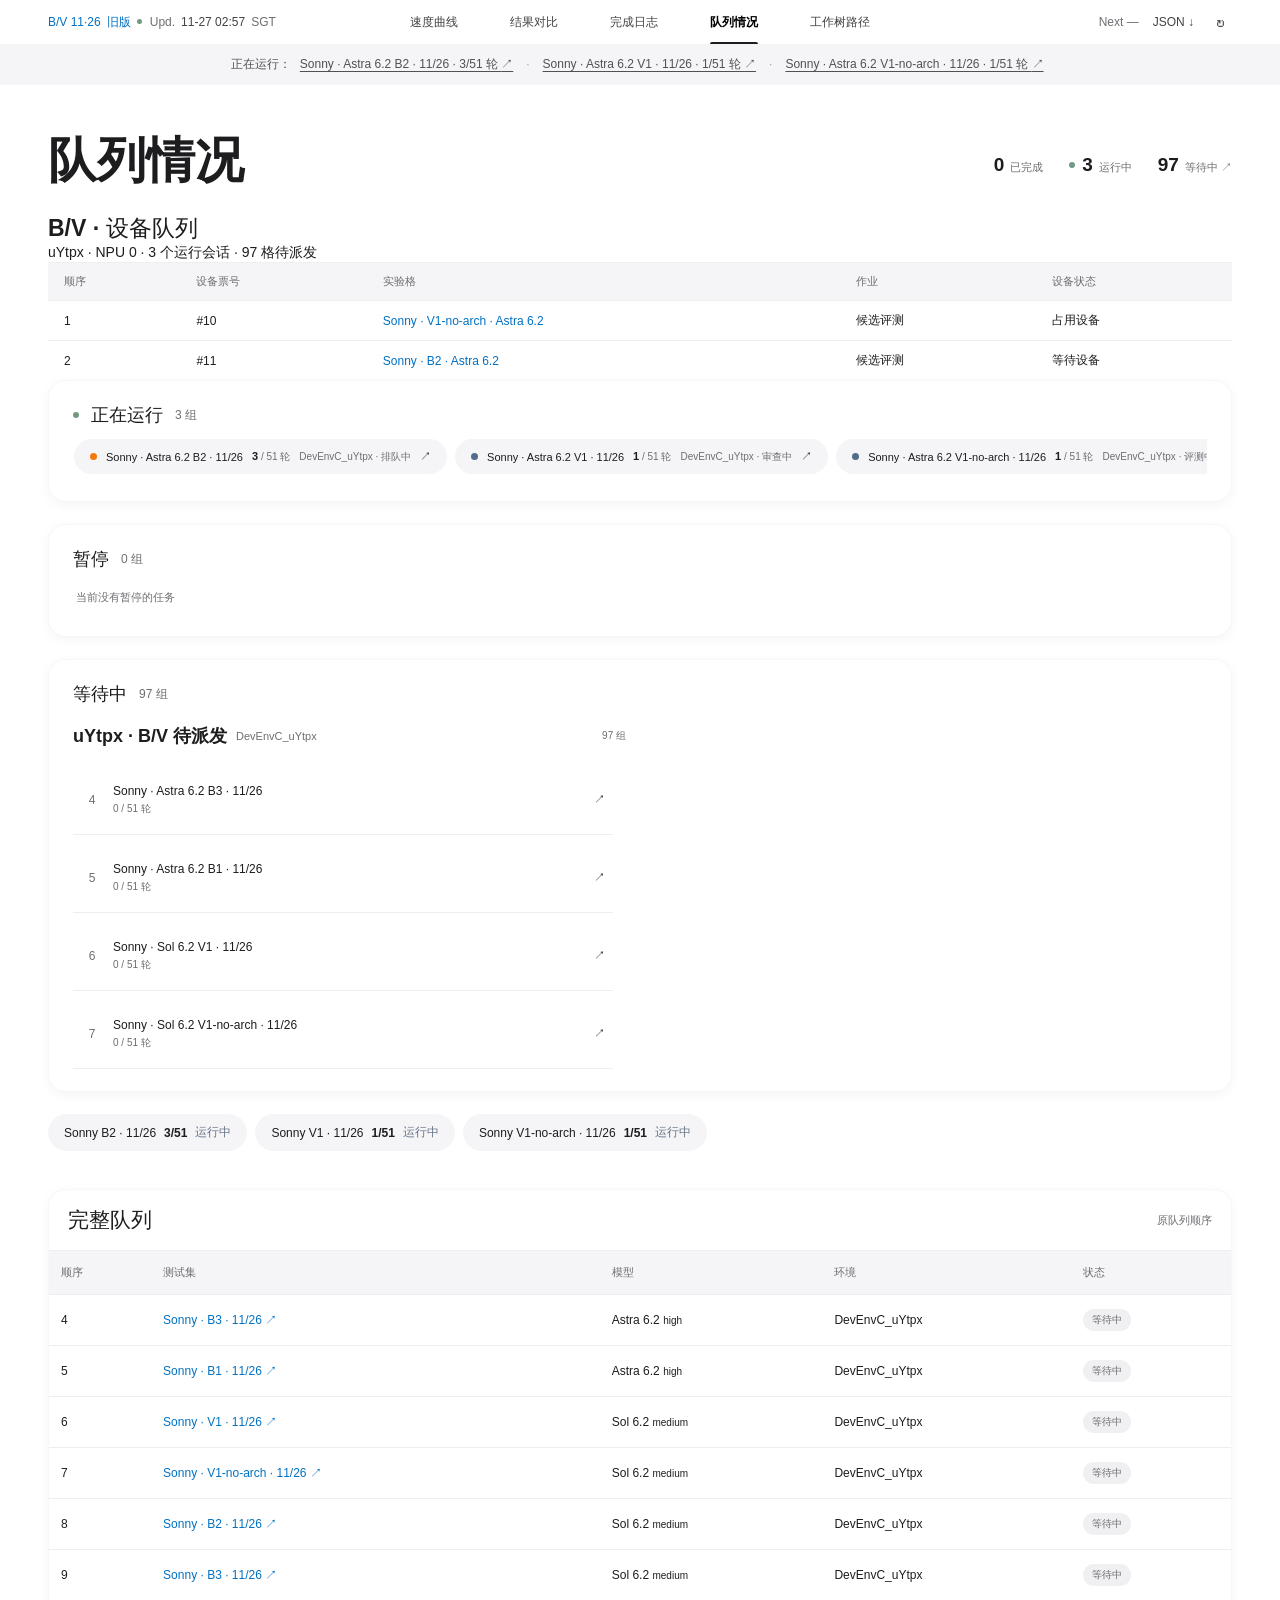
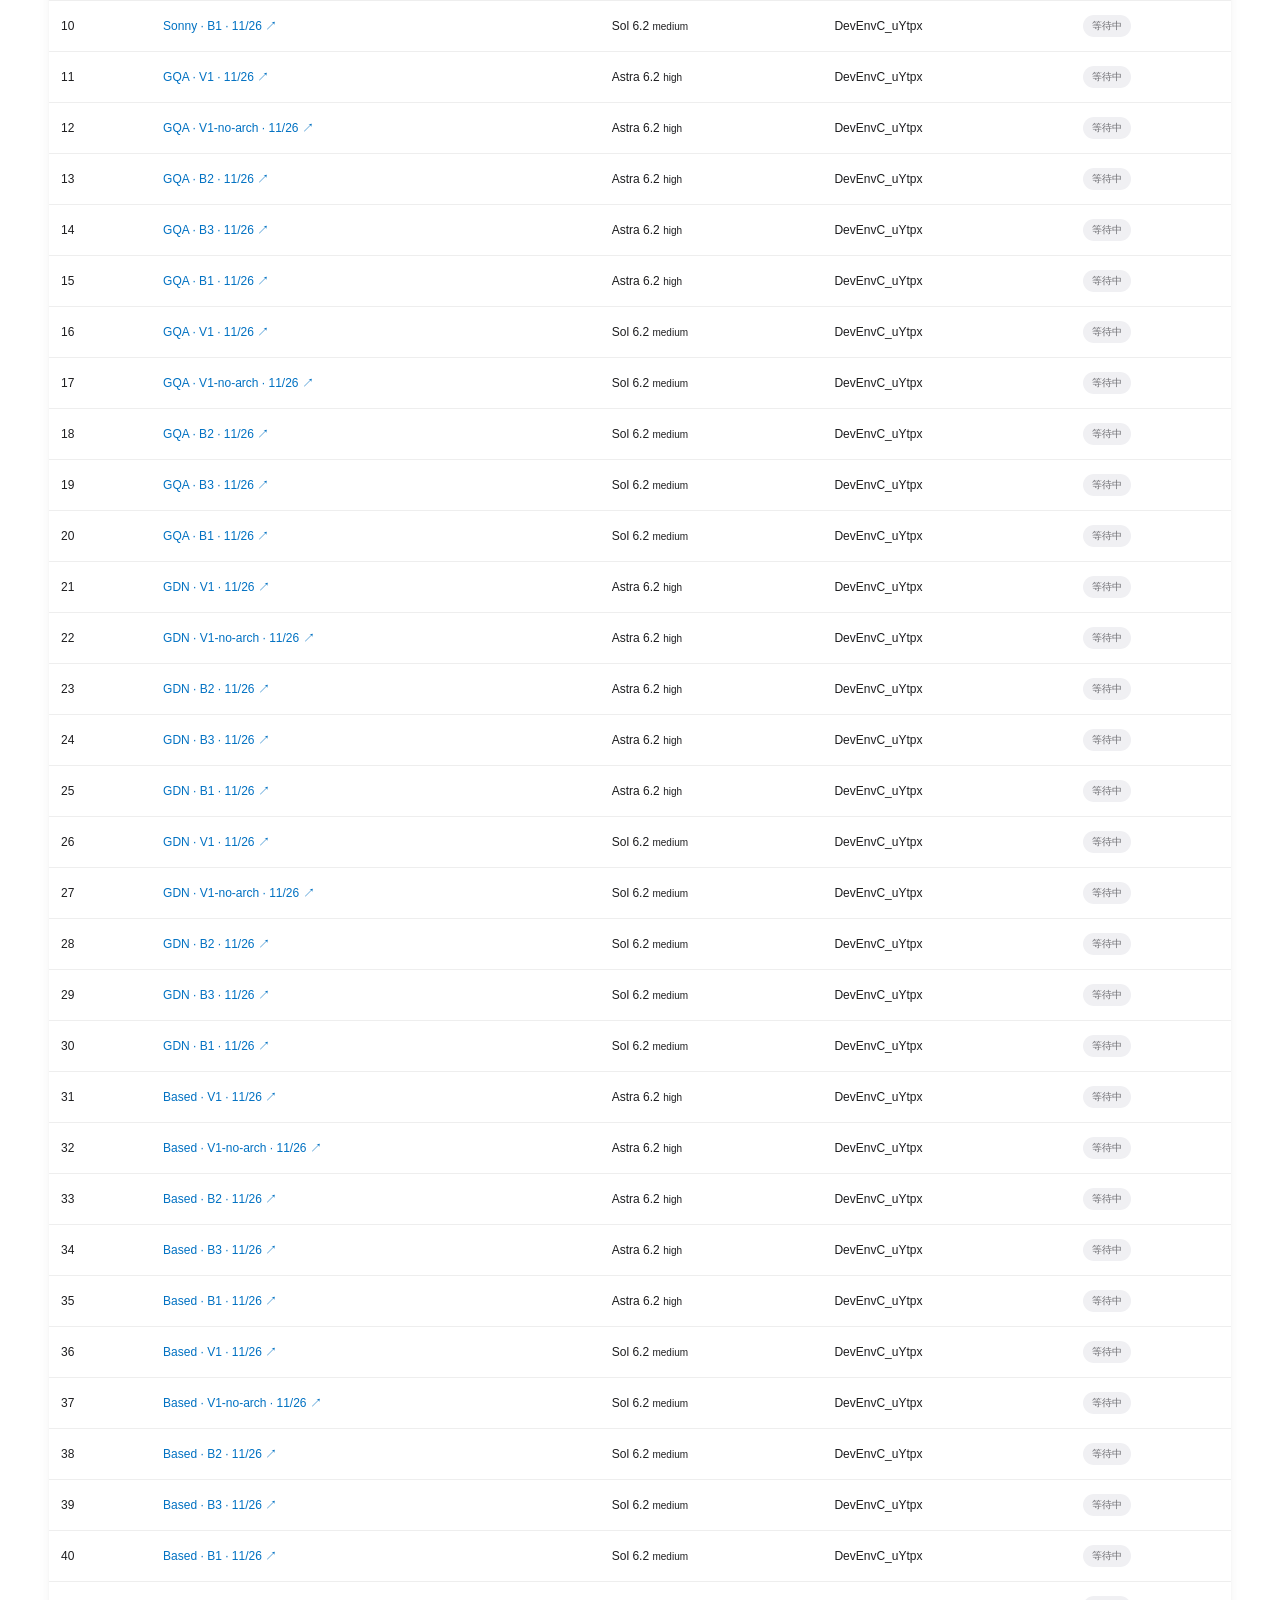
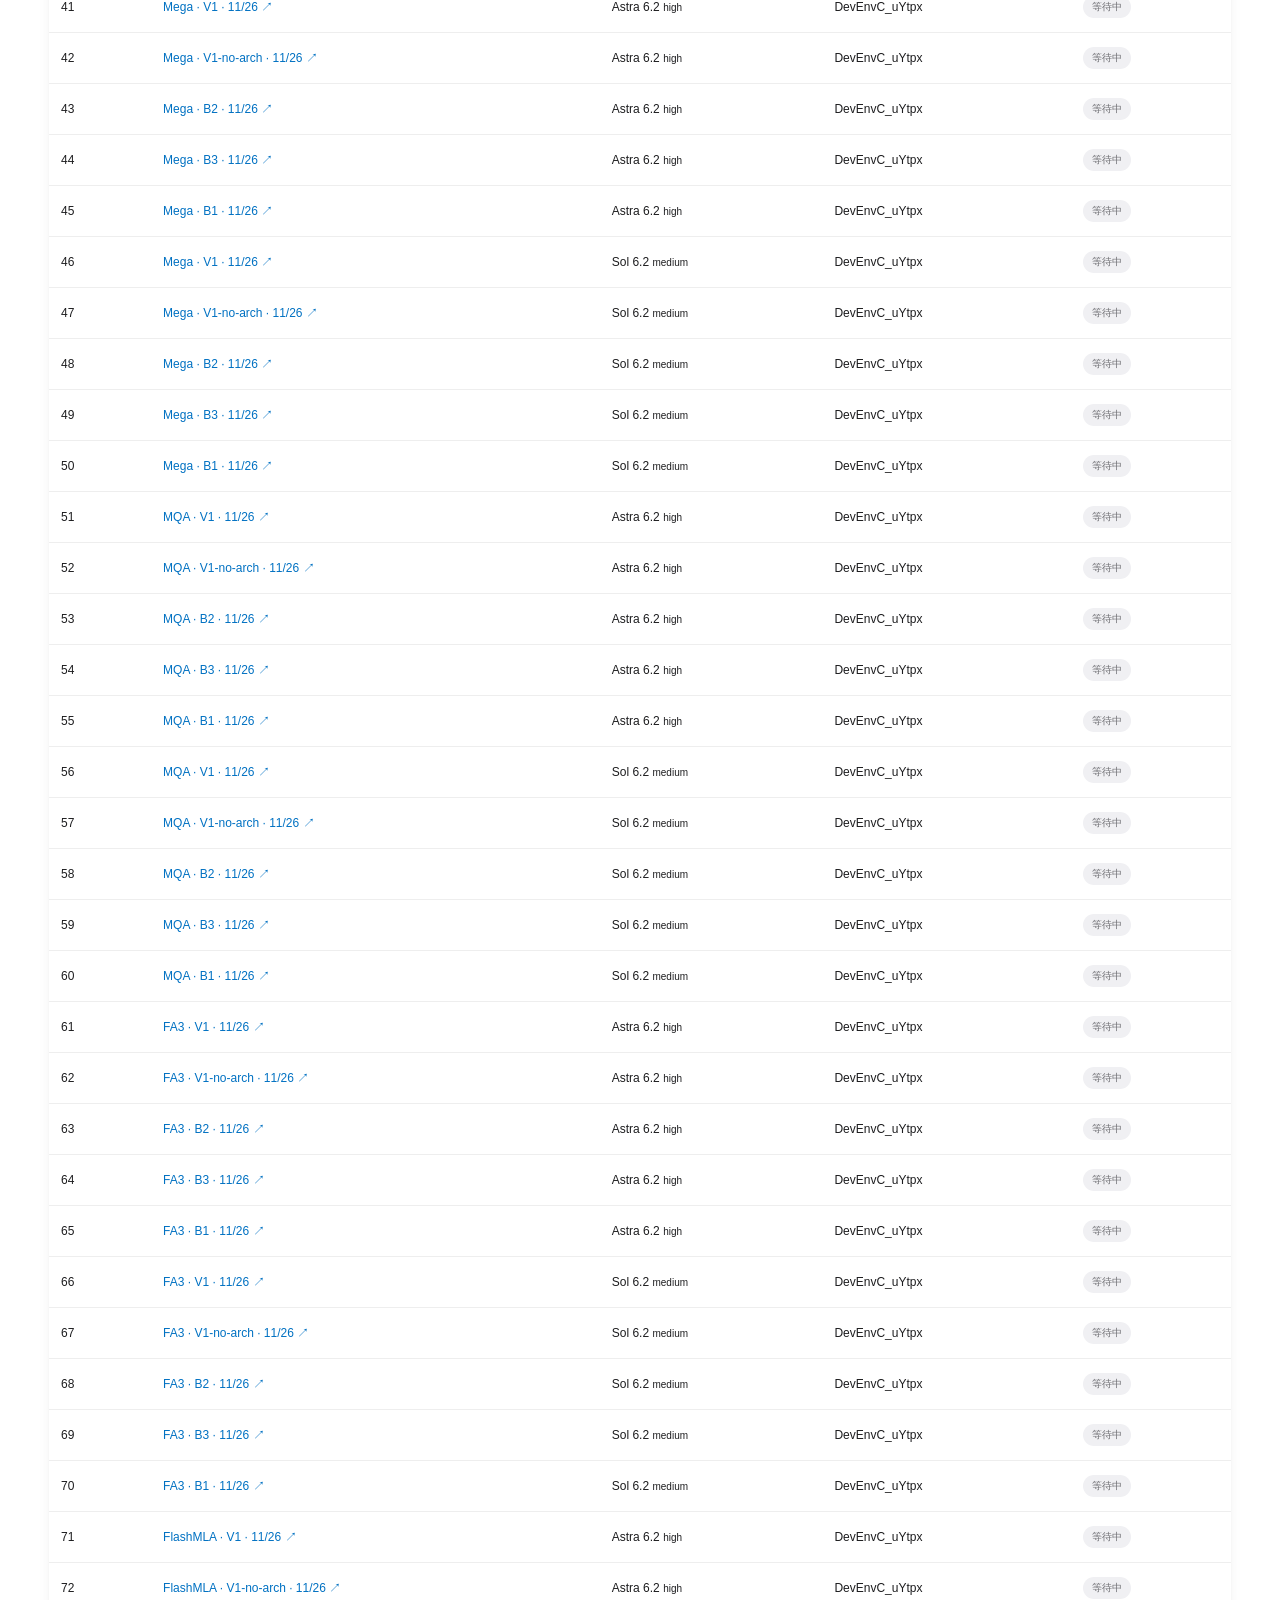
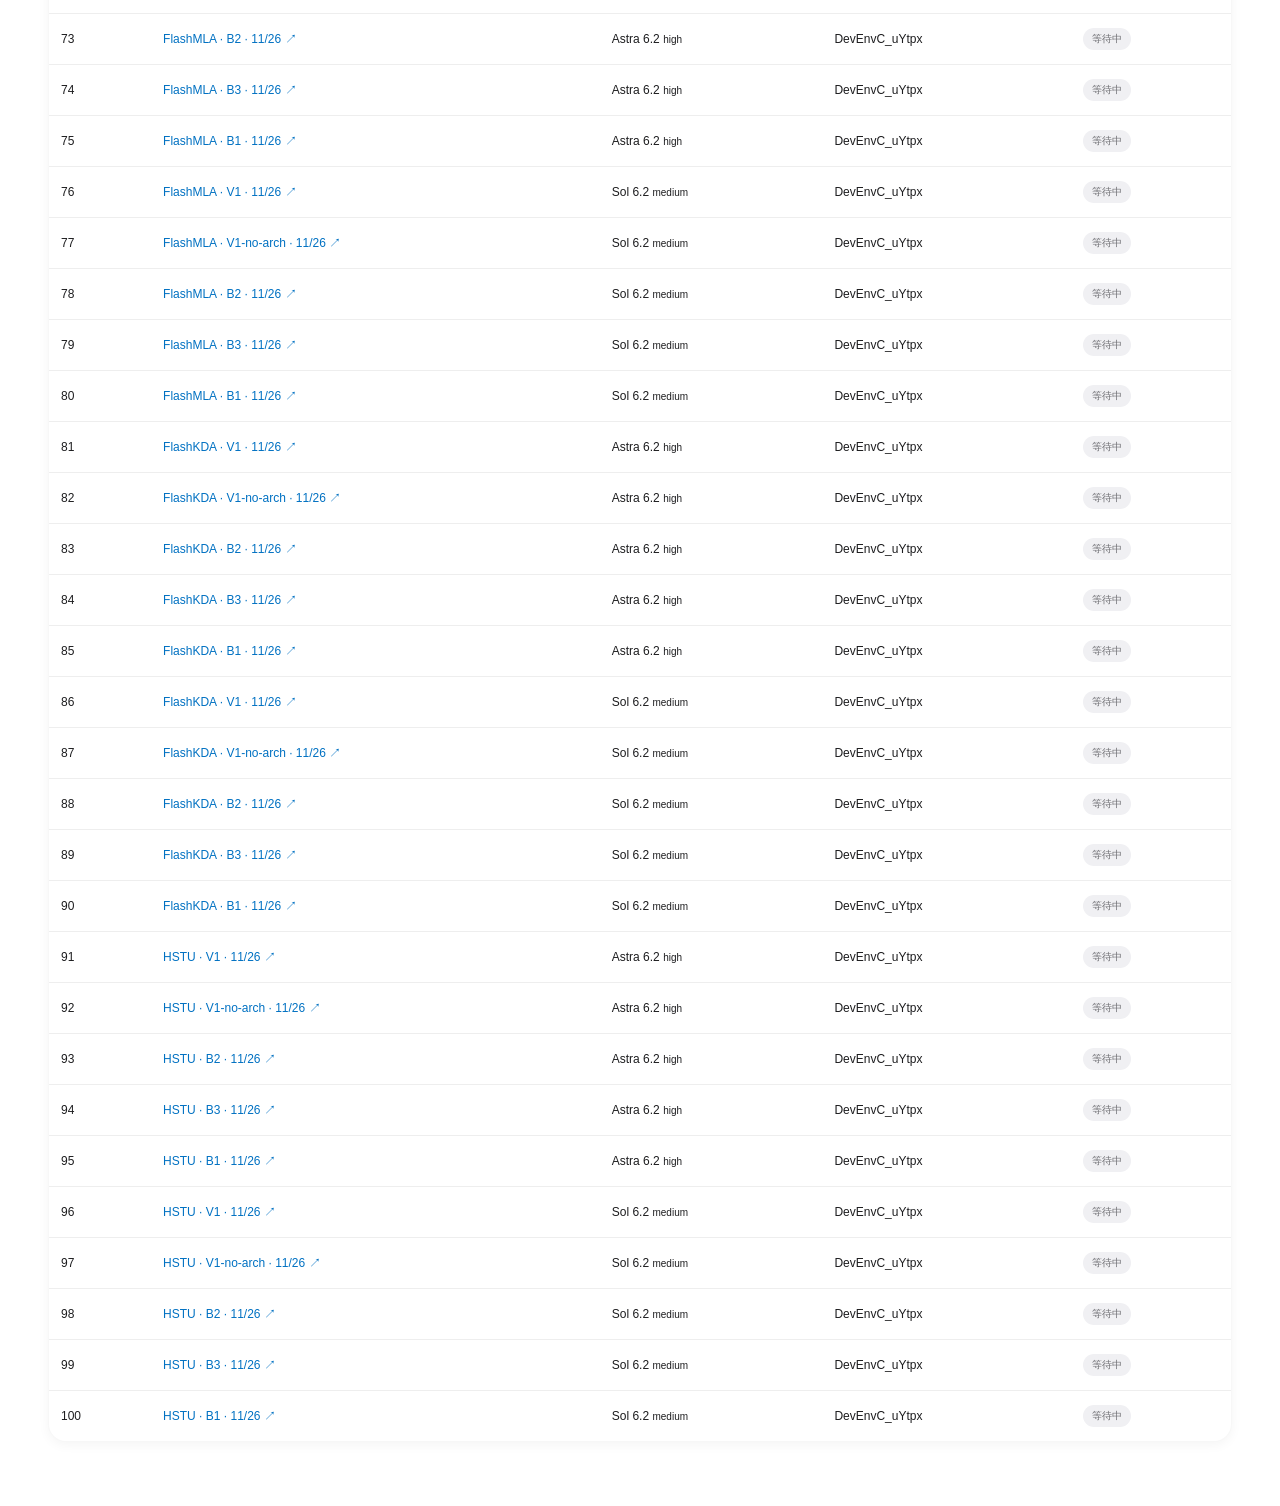
==== commit d64ea529: "Publish current experiment dashboard from Windows and Walsh" ====
--- a/index.html
+++ b/index.html
@@ -31,7 +31,7 @@
  <div class="beta-menu" id="beta-menu-logs" inert aria-hidden="true"><div class="beta-menu-inner">
   <div class="beta-menu-column beta-menu-primary"><span class="beta-menu-label">实验进程</span><button data-beta-log="all">全部记录</button><button data-beta-log="completed">独立完成</button><button data-beta-log="started">开始运行</button></div>
   <div class="beta-menu-column"><span class="beta-menu-label">其他事件</span><button data-beta-log="paused">暂停与原因</button><button data-beta-log="resumed">恢复运行</button></div>
-  <div class="beta-menu-column"><span class="beta-menu-label">快速查看</span><button data-beta-view="queue">查看当前队列</button><a href="./api/v1/kl.json" download>KL 完整记录 ↓</a><a href="./api/v1/index.json" download>B/V 完整记录 ↓</a></div>
+  <div class="beta-menu-column"><span class="beta-menu-label">快速查看</span><button data-beta-view="queue">查看当前队列</button><a href="./api/v1/kl.json" download>KL 完整记录 ↓</a><a href="./api/v1/bv-20261126.json" download>B/V 完整记录 ↓</a></div>
  </div></div>
  <div class="beta-menu" id="beta-menu-queue" inert aria-hidden="true"><div class="beta-menu-inner">
   <div class="beta-menu-column beta-menu-primary"><span class="beta-menu-label">执行与等待</span><button data-beta-queue="all">队列总览</button><div id="beta-queue-card-menu"></div></div>
@@ -124,4 +124,4 @@
   <details class="card cake-workspaces"><summary>实验工作区</summary><div id="cake-workspaces"></div></details>
  </div>
 </section>
-</main><dialog id="samples"><div class="dialog-head"><h3 id="sample-title">测量样本</h3><button id="close-samples" aria-label="关闭样本">关闭 ×</button></div><p id="sample-stats"></p><pre id="sample-values"></pre><button id="sample-csv">样本 CSV ↓</button></dialog><script src="./kl.js?v=current-layout-20261127" defer></script><script src="./app.js?v=current-layout-20261127" defer></script><script id="beta-navigation" type="application/json">{"schema_version": 1, "result_sections": [{"id": "bv", "label": "B/V", "status": "available"}, {"id": "aligned", "label": "V/Aligned KL", "status": "available"}, {"id": "kl", "label": "KL", "status": "available"}, {"id": "all", "label": "All", "status": "available"}, {"id": "all-with-b01", "label": "All（with B0/1）", "status": "available"}], "method_revisions": [{"method": "B0", "revision": "r1", "label": "B0-r1", "scope": "historical B records without explicit revision"}, {"method": "B1", "revision": "r1", "label": "B1-r1", "scope": "historical B records without explicit revision"}, {"method": "B2", "revision": "r1", "label": "B2-r1", "scope": "historical B records without explicit revision"}, {"method": "B3", "revision": "r1", "label": "B3-r1", "scope": "historical B records without explicit revision"}, {"method": "V0", "revision": "r2", "label": "V0-r2", "scope": "all existing V0 records"}, {"method": "V0", "revision": "r3", "label": "V0-r3", "scope": "bv-r2-v0-r3-20261108-001 only", "status": "available"}, {"method": "B0", "revision": "r2", "label": "B0-r2", "scope": "bv-r2-v0-r3-20261108-001 only", "status": "available"}, {"method": "B1", "revision": "r2", "label": "B1-r2", "scope": "bv-r2-v0-r3-20261108-001 only", "status": "available"}, {"method": "B2", "revision": "r2", "label": "B2-r2", "scope": "bv-r2-v0-r3-20261108-001 only", "status": "available"}, {"method": "B3", "revision": "r2", "label": "B3-r2", "scope": "bv-r2-v0-r3-20261108-001 only", "status": "available"}]}</script><script src="./beta/beta.js?v=current-nav-20261127" defer></script></body></html>
+</main><dialog id="samples"><div class="dialog-head"><h3 id="sample-title">测量样本</h3><button id="close-samples" aria-label="关闭样本">关闭 ×</button></div><p id="sample-stats"></p><pre id="sample-values"></pre><button id="sample-csv">样本 CSV ↓</button></dialog><script src="./kl.js?v=current-layout-20261127" defer></script><script src="./app.js?v=current-layout-20261127" defer></script><script id="beta-navigation" type="application/json">{"schema_version": 1, "result_sections": [{"id": "bv", "label": "B/V", "status": "available"}, {"id": "aligned", "label": "V/Aligned KL", "status": "available"}, {"id": "kl", "label": "KL", "status": "available"}, {"id": "all", "label": "All", "status": "available"}, {"id": "all-with-b01", "label": "All（with B0/1）", "status": "available"}], "method_revisions": [{"method": "B0", "revision": "r1", "label": "B0-r1", "scope": "historical B records without explicit revision"}, {"method": "B1", "revision": "r1", "label": "B1-r1", "scope": "historical B records without explicit revision"}, {"method": "B2", "revision": "r1", "label": "B2-r1", "scope": "historical B records without explicit revision"}, {"method": "B3", "revision": "r1", "label": "B3-r1", "scope": "historical B records without explicit revision"}, {"method": "V0", "revision": "r2", "label": "V0-r2", "scope": "all existing V0 records"}, {"method": "V0", "revision": "r3", "label": "V0-r3", "scope": "bv-r2-v0-r3-20261108-001 only", "status": "available"}, {"method": "B0", "revision": "r2", "label": "B0-r2", "scope": "bv-r2-v0-r3-20261108-001 only", "status": "available"}, {"method": "B1", "revision": "r2", "label": "B1-r2", "scope": "bv-r2-v0-r3-20261108-001 only", "status": "available"}, {"method": "B2", "revision": "r2", "label": "B2-r2", "scope": "bv-r2-v0-r3-20261108-001 only", "status": "available"}, {"method": "B3", "revision": "r2", "label": "B3-r2", "scope": "bv-r2-v0-r3-20261108-001 only", "status": "available"}]}</script><script src="./beta/beta.js?v=current-nav-20261127-bv26" defer></script><script defer src="./bv-20261126/home.js?v=2"></script></body></html>
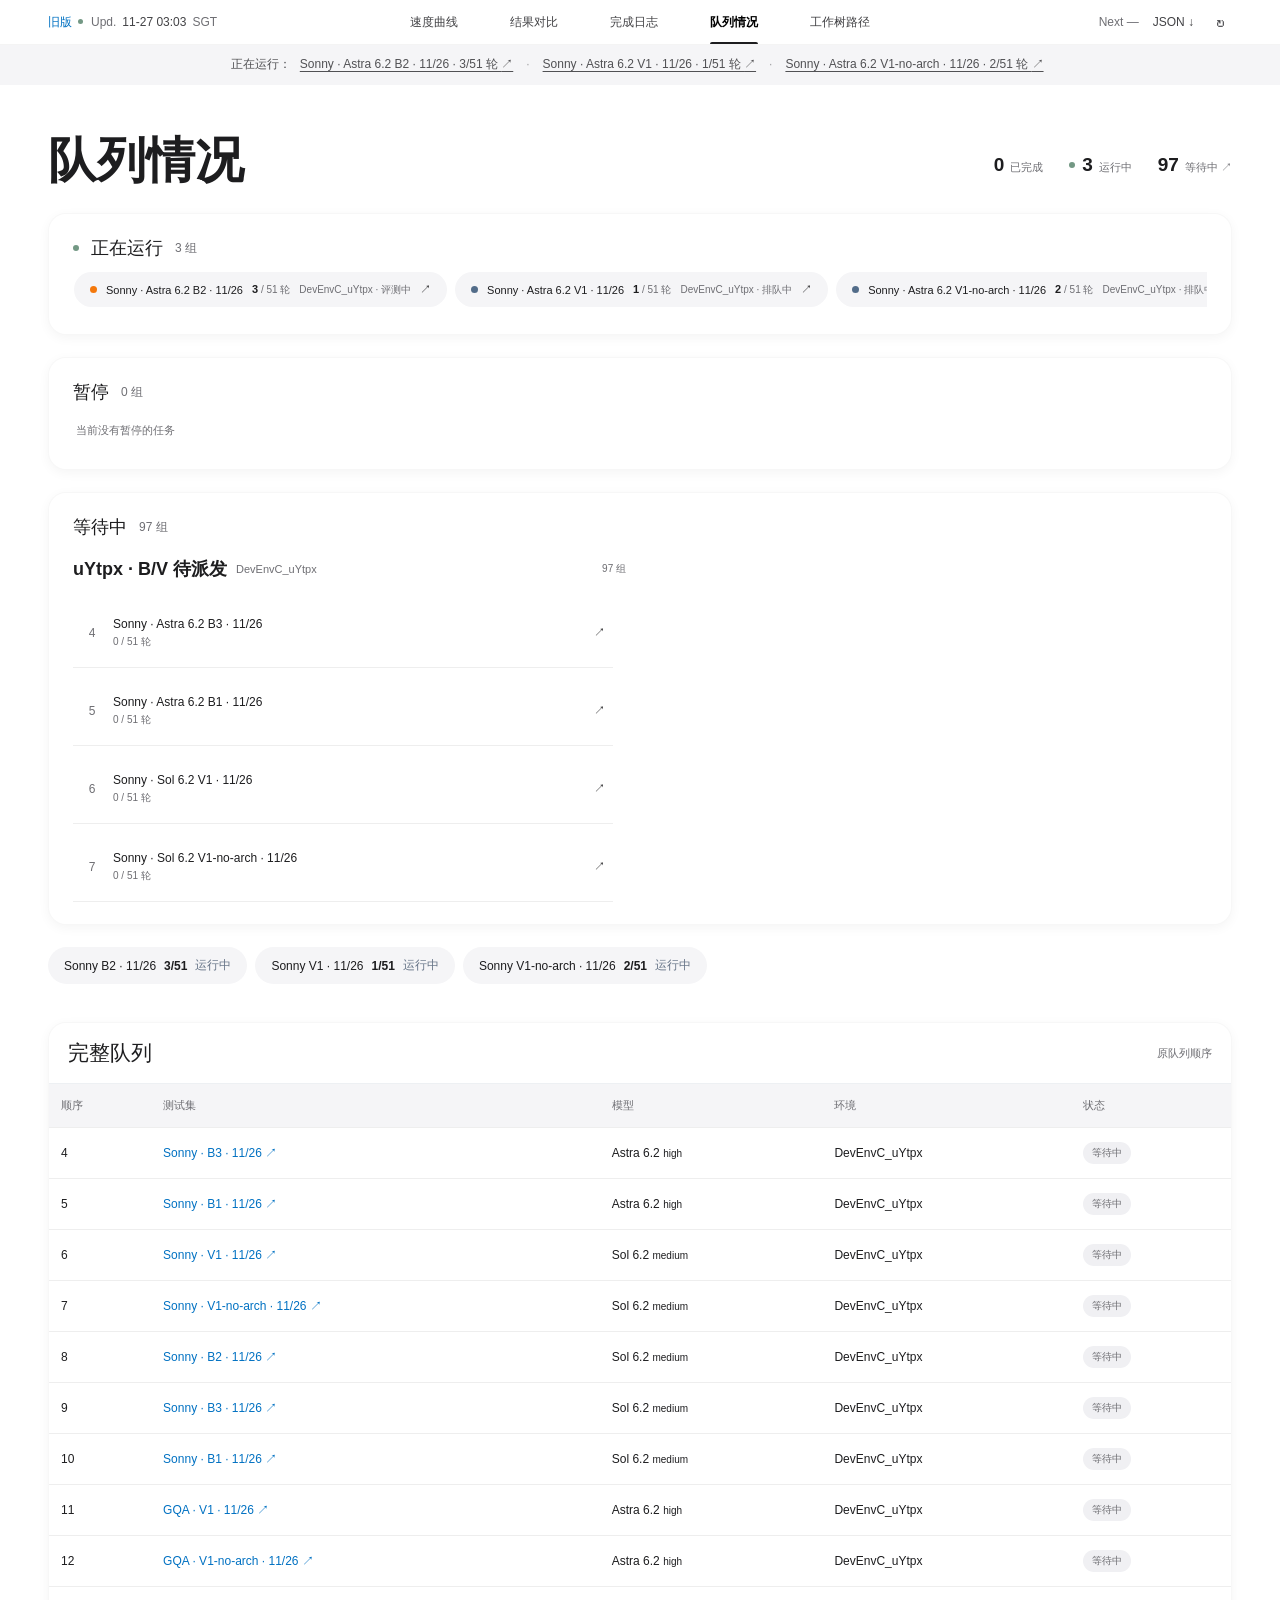
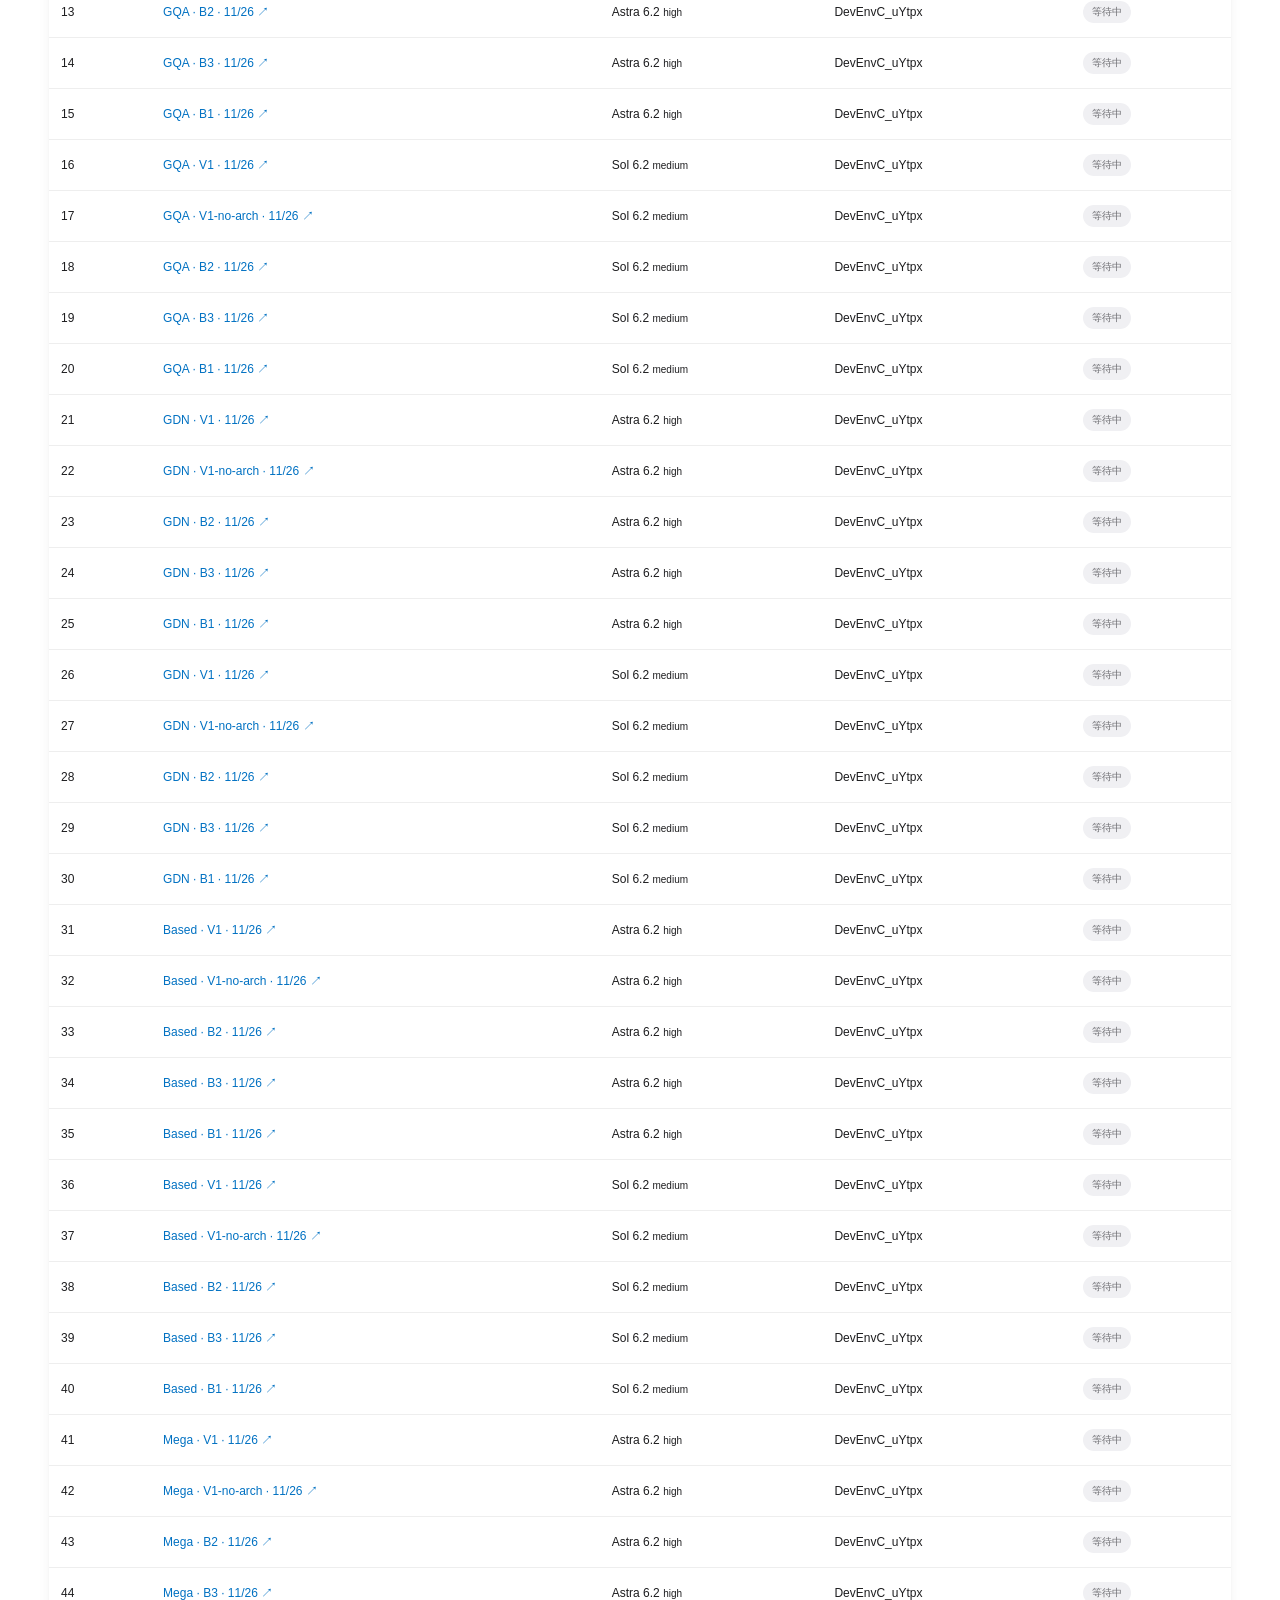
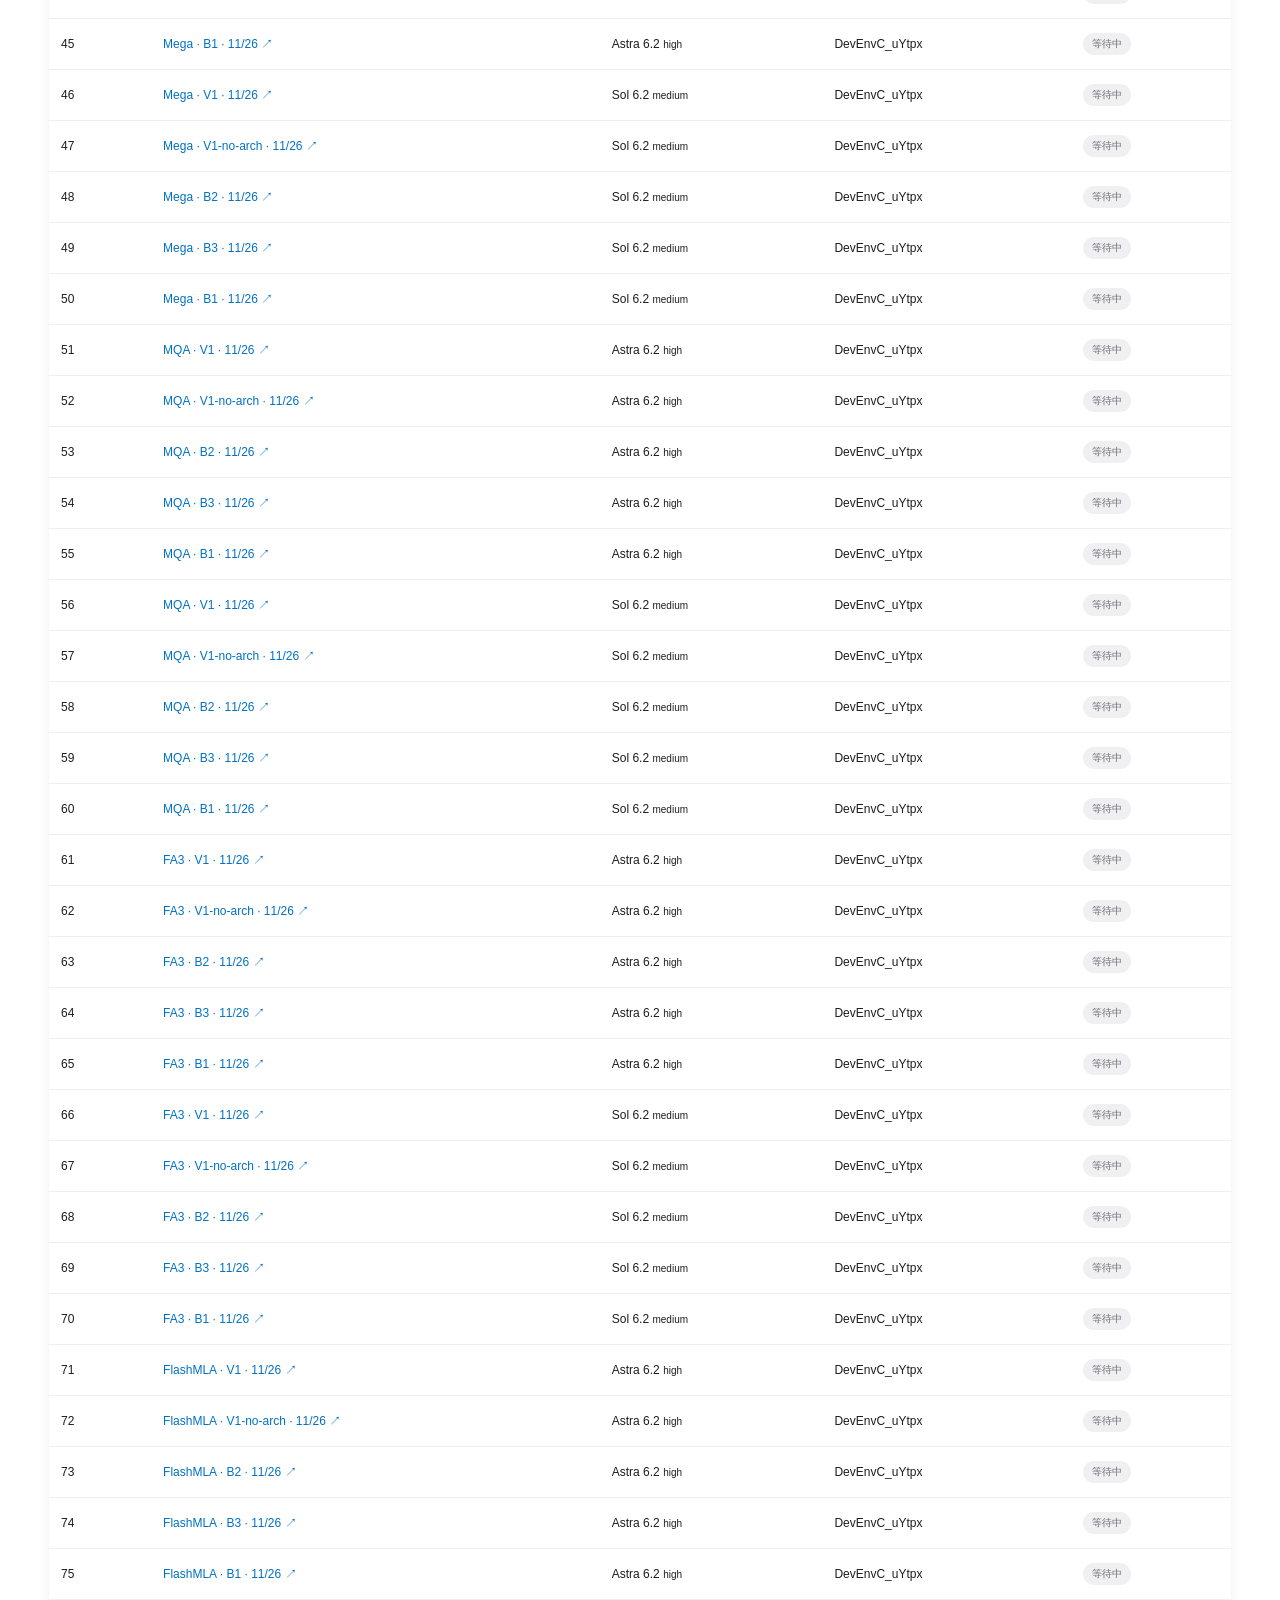
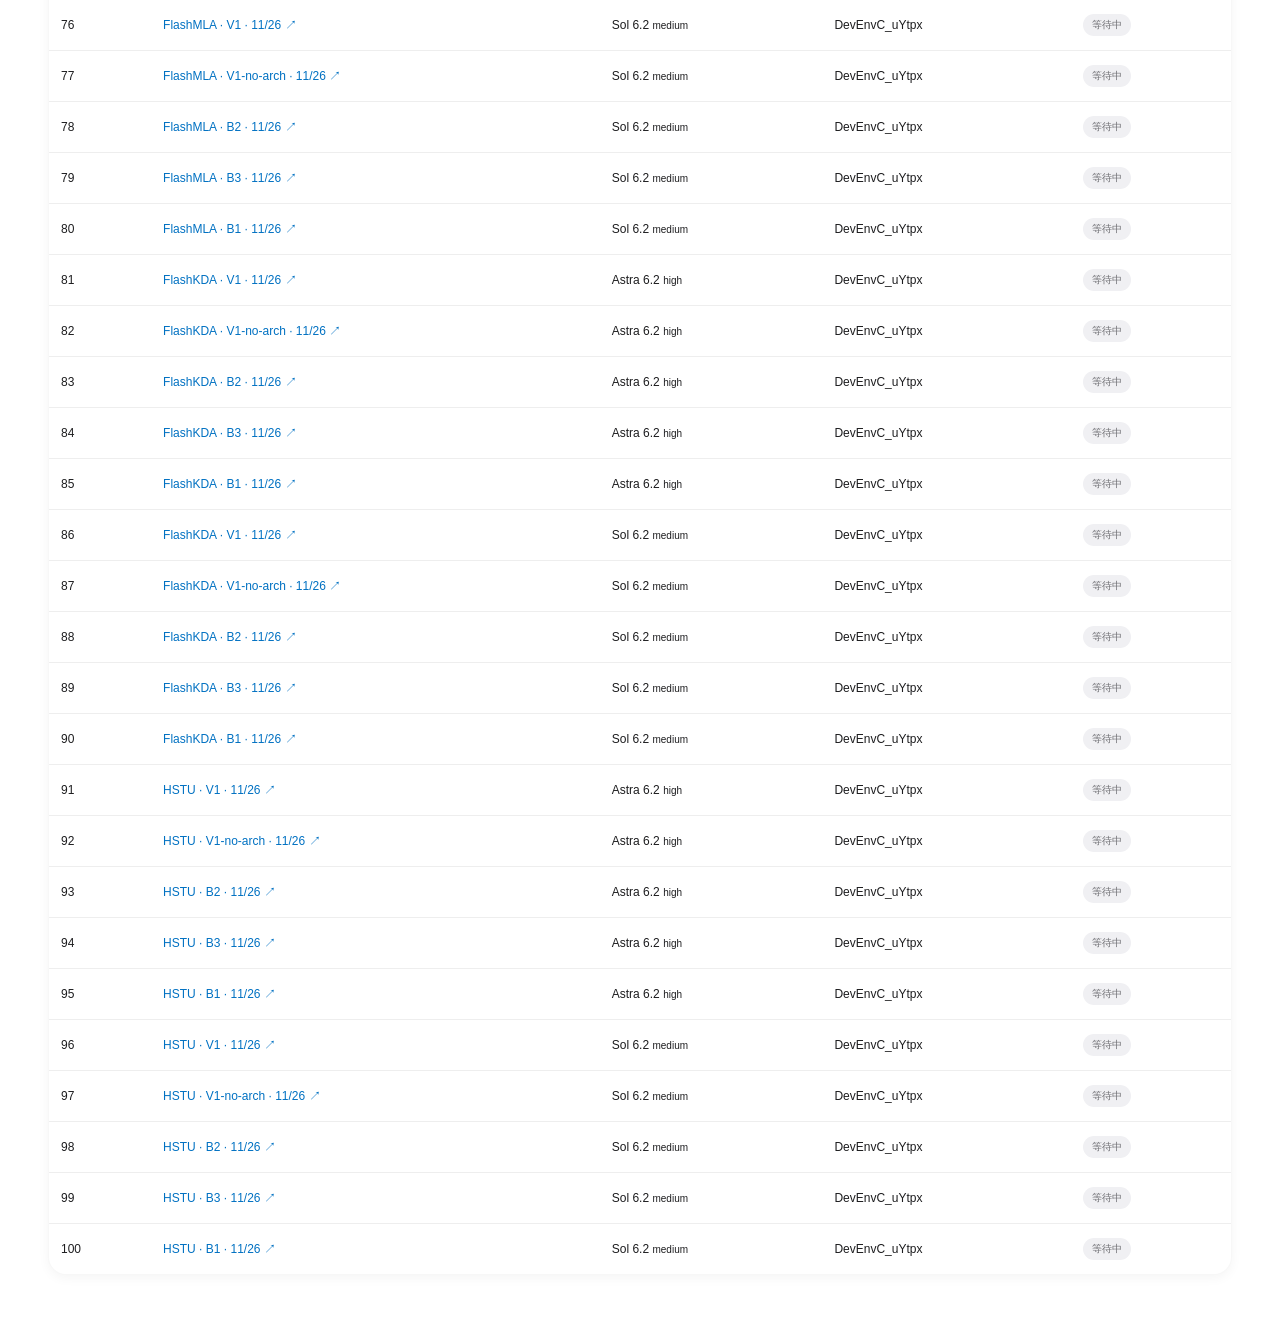
==== commit 3c75a0f1: "Restore the original dashboard frontend and retain experiment data" ====
--- a/index.html
+++ b/index.html
@@ -9,7 +9,7 @@
 </script><meta charset="utf-8"><meta name="viewport" content="width=device-width,initial-scale=1"><meta name="theme-color" content="#f6f7f9"><title>实验结果</title><link rel="stylesheet" href="./style.css?v=current-layout-20261127"><meta name="beta-version" content="current-nav-20261127"><link rel="stylesheet" href="./beta/beta.css?v=current-nav-20261127"></head>
 <body class="beta" data-api-base="./"><header class="beta-header" id="beta-header">
  <div class="beta-nav-inner">
-  <div class="beta-home-status"><a href="./bv-20261126/">B/V 11·26</a><a href="./archive/" aria-label="旧版实验结果">旧版</a><a class="beta-brand beta-home-status" id="beta-home-status" href="./" aria-label="队列首页"><span class="beta-status-label">Upd.</span></a></div>
+  <div class="beta-home-status"><a href="./archive/" aria-label="旧版实验结果">旧版</a><a class="beta-brand beta-home-status" id="beta-home-status" href="./" aria-label="队列首页"><span class="beta-status-label">Upd.</span></a></div>
   <nav class="beta-main-nav" aria-label="主导航">
    <button data-beta-nav="results" aria-controls="beta-menu-results" aria-expanded="false">速度曲线</button>
    <button data-beta-nav="comparison" aria-controls="beta-menu-comparison" aria-expanded="false">结果对比</button>
@@ -31,7 +31,7 @@
  <div class="beta-menu" id="beta-menu-logs" inert aria-hidden="true"><div class="beta-menu-inner">
   <div class="beta-menu-column beta-menu-primary"><span class="beta-menu-label">实验进程</span><button data-beta-log="all">全部记录</button><button data-beta-log="completed">独立完成</button><button data-beta-log="started">开始运行</button></div>
   <div class="beta-menu-column"><span class="beta-menu-label">其他事件</span><button data-beta-log="paused">暂停与原因</button><button data-beta-log="resumed">恢复运行</button></div>
-  <div class="beta-menu-column"><span class="beta-menu-label">快速查看</span><button data-beta-view="queue">查看当前队列</button><a href="./api/v1/kl.json" download>KL 完整记录 ↓</a><a href="./api/v1/bv-20261126.json" download>B/V 完整记录 ↓</a></div>
+  <div class="beta-menu-column"><span class="beta-menu-label">快速查看</span><button data-beta-view="queue">查看当前队列</button><a href="./api/v1/kl.json" download>KL 完整记录 ↓</a><a href="./api/v1/index.json" download>B/V 完整记录 ↓</a></div>
  </div></div>
  <div class="beta-menu" id="beta-menu-queue" inert aria-hidden="true"><div class="beta-menu-inner">
   <div class="beta-menu-column beta-menu-primary"><span class="beta-menu-label">执行与等待</span><button data-beta-queue="all">队列总览</button><div id="beta-queue-card-menu"></div></div>
@@ -124,4 +124,4 @@
   <details class="card cake-workspaces"><summary>实验工作区</summary><div id="cake-workspaces"></div></details>
  </div>
 </section>
-</main><dialog id="samples"><div class="dialog-head"><h3 id="sample-title">测量样本</h3><button id="close-samples" aria-label="关闭样本">关闭 ×</button></div><p id="sample-stats"></p><pre id="sample-values"></pre><button id="sample-csv">样本 CSV ↓</button></dialog><script src="./kl.js?v=current-layout-20261127" defer></script><script src="./app.js?v=current-layout-20261127" defer></script><script id="beta-navigation" type="application/json">{"schema_version": 1, "result_sections": [{"id": "bv", "label": "B/V", "status": "available"}, {"id": "aligned", "label": "V/Aligned KL", "status": "available"}, {"id": "kl", "label": "KL", "status": "available"}, {"id": "all", "label": "All", "status": "available"}, {"id": "all-with-b01", "label": "All（with B0/1）", "status": "available"}], "method_revisions": [{"method": "B0", "revision": "r1", "label": "B0-r1", "scope": "historical B records without explicit revision"}, {"method": "B1", "revision": "r1", "label": "B1-r1", "scope": "historical B records without explicit revision"}, {"method": "B2", "revision": "r1", "label": "B2-r1", "scope": "historical B records without explicit revision"}, {"method": "B3", "revision": "r1", "label": "B3-r1", "scope": "historical B records without explicit revision"}, {"method": "V0", "revision": "r2", "label": "V0-r2", "scope": "all existing V0 records"}, {"method": "V0", "revision": "r3", "label": "V0-r3", "scope": "bv-r2-v0-r3-20261108-001 only", "status": "available"}, {"method": "B0", "revision": "r2", "label": "B0-r2", "scope": "bv-r2-v0-r3-20261108-001 only", "status": "available"}, {"method": "B1", "revision": "r2", "label": "B1-r2", "scope": "bv-r2-v0-r3-20261108-001 only", "status": "available"}, {"method": "B2", "revision": "r2", "label": "B2-r2", "scope": "bv-r2-v0-r3-20261108-001 only", "status": "available"}, {"method": "B3", "revision": "r2", "label": "B3-r2", "scope": "bv-r2-v0-r3-20261108-001 only", "status": "available"}]}</script><script src="./beta/beta.js?v=current-nav-20261127-bv26" defer></script><script defer src="./bv-20261126/home.js?v=2"></script></body></html>
+</main><dialog id="samples"><div class="dialog-head"><h3 id="sample-title">测量样本</h3><button id="close-samples" aria-label="关闭样本">关闭 ×</button></div><p id="sample-stats"></p><pre id="sample-values"></pre><button id="sample-csv">样本 CSV ↓</button></dialog><script src="./kl.js?v=current-layout-20261127" defer></script><script src="./app.js?v=current-layout-20261127" defer></script><script id="beta-navigation" type="application/json">{"schema_version": 1, "result_sections": [{"id": "bv", "label": "B/V", "status": "available"}, {"id": "aligned", "label": "V/Aligned KL", "status": "available"}, {"id": "kl", "label": "KL", "status": "available"}, {"id": "all", "label": "All", "status": "available"}, {"id": "all-with-b01", "label": "All（with B0/1）", "status": "available"}], "method_revisions": [{"method": "B0", "revision": "r1", "label": "B0-r1", "scope": "historical B records without explicit revision"}, {"method": "B1", "revision": "r1", "label": "B1-r1", "scope": "historical B records without explicit revision"}, {"method": "B2", "revision": "r1", "label": "B2-r1", "scope": "historical B records without explicit revision"}, {"method": "B3", "revision": "r1", "label": "B3-r1", "scope": "historical B records without explicit revision"}, {"method": "V0", "revision": "r2", "label": "V0-r2", "scope": "all existing V0 records"}, {"method": "V0", "revision": "r3", "label": "V0-r3", "scope": "bv-r2-v0-r3-20261108-001 only", "status": "available"}, {"method": "B0", "revision": "r2", "label": "B0-r2", "scope": "bv-r2-v0-r3-20261108-001 only", "status": "available"}, {"method": "B1", "revision": "r2", "label": "B1-r2", "scope": "bv-r2-v0-r3-20261108-001 only", "status": "available"}, {"method": "B2", "revision": "r2", "label": "B2-r2", "scope": "bv-r2-v0-r3-20261108-001 only", "status": "available"}, {"method": "B3", "revision": "r2", "label": "B3-r2", "scope": "bv-r2-v0-r3-20261108-001 only", "status": "available"}]}</script><script src="./beta/beta.js?v=current-nav-20261127" defer></script></body></html>
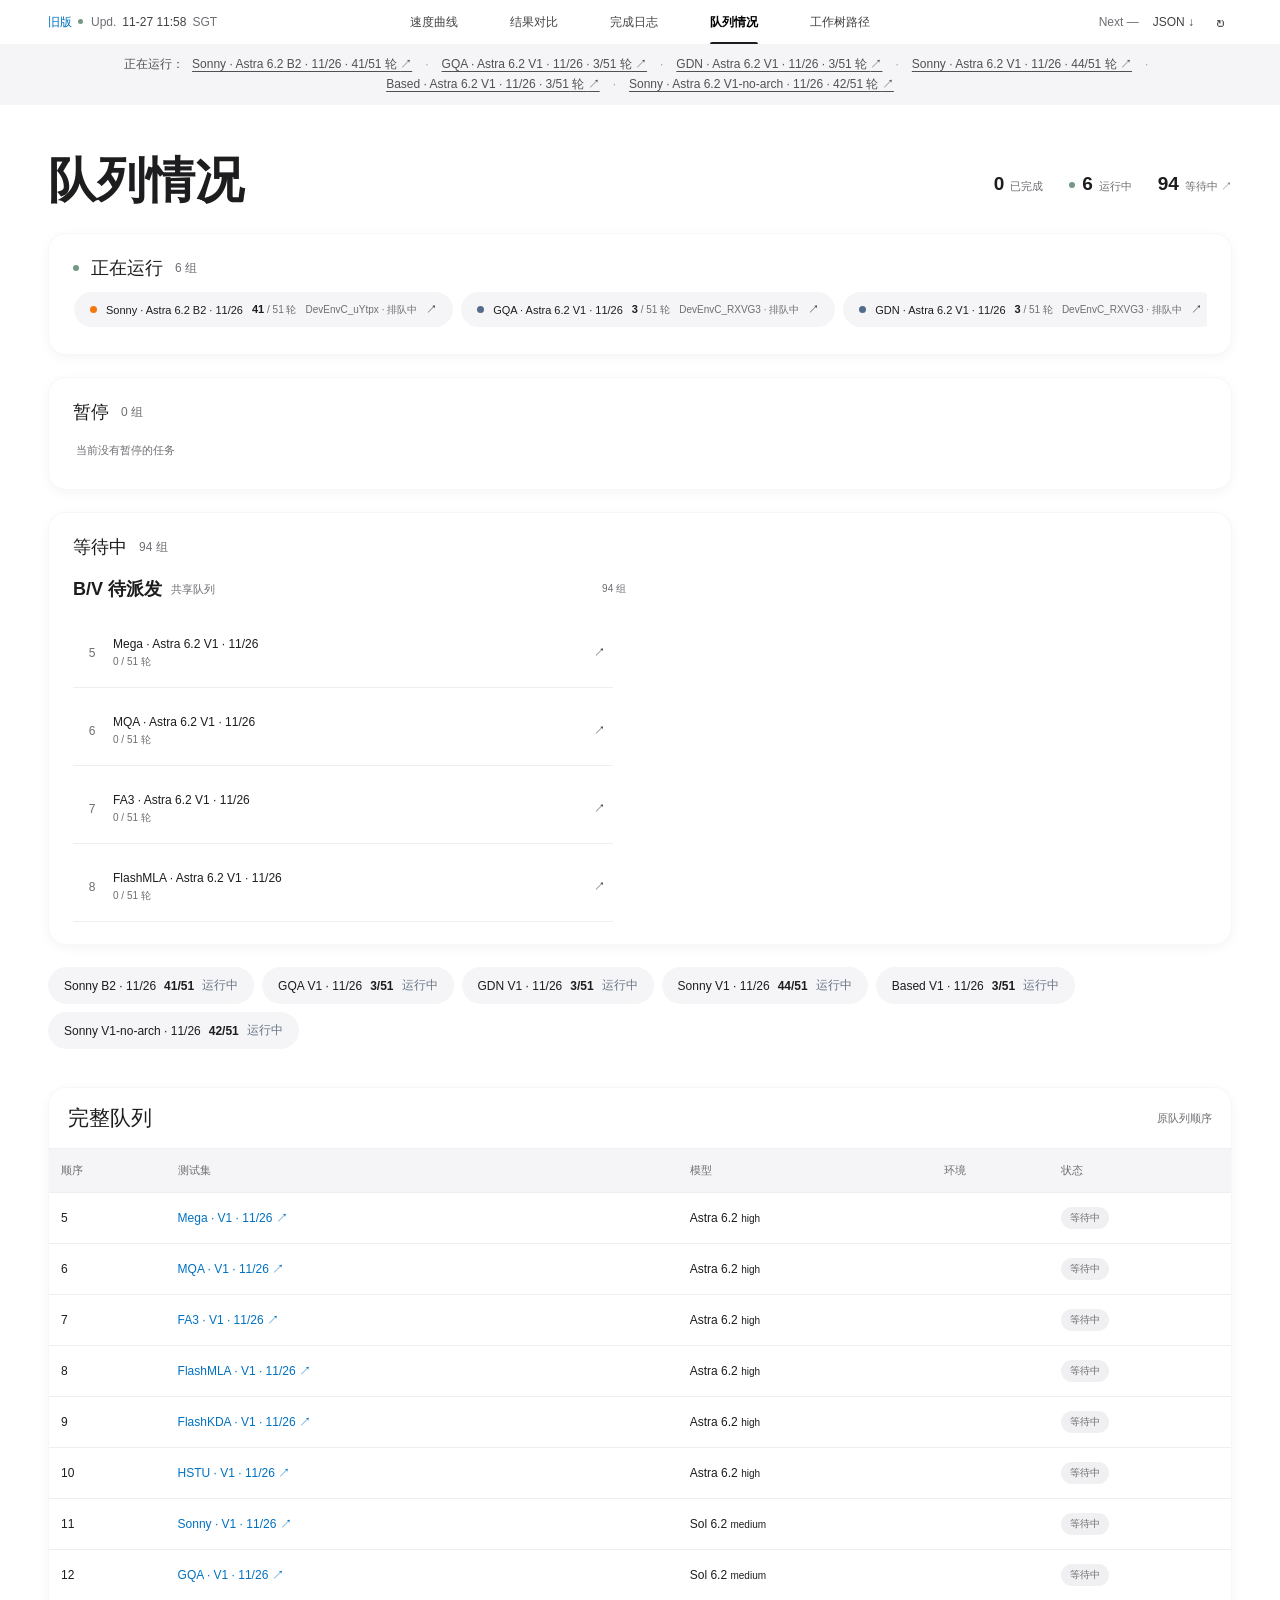
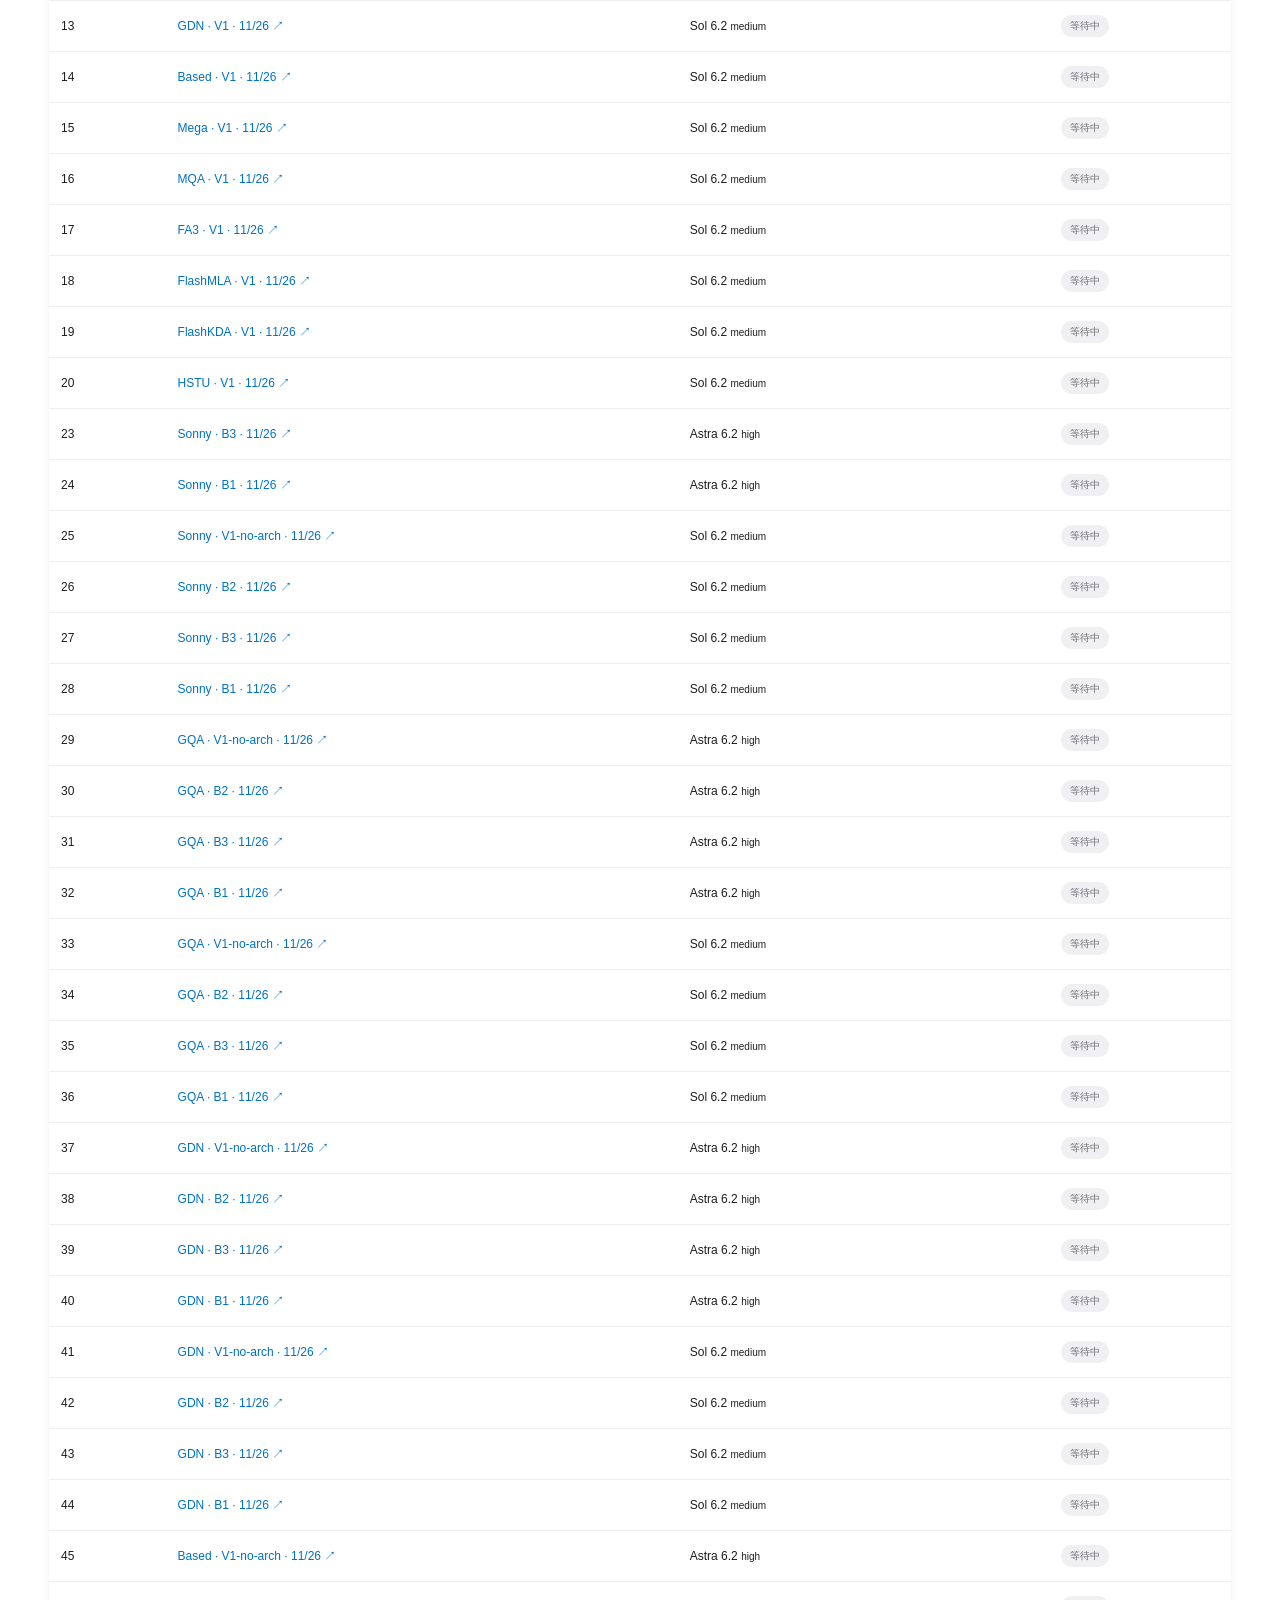
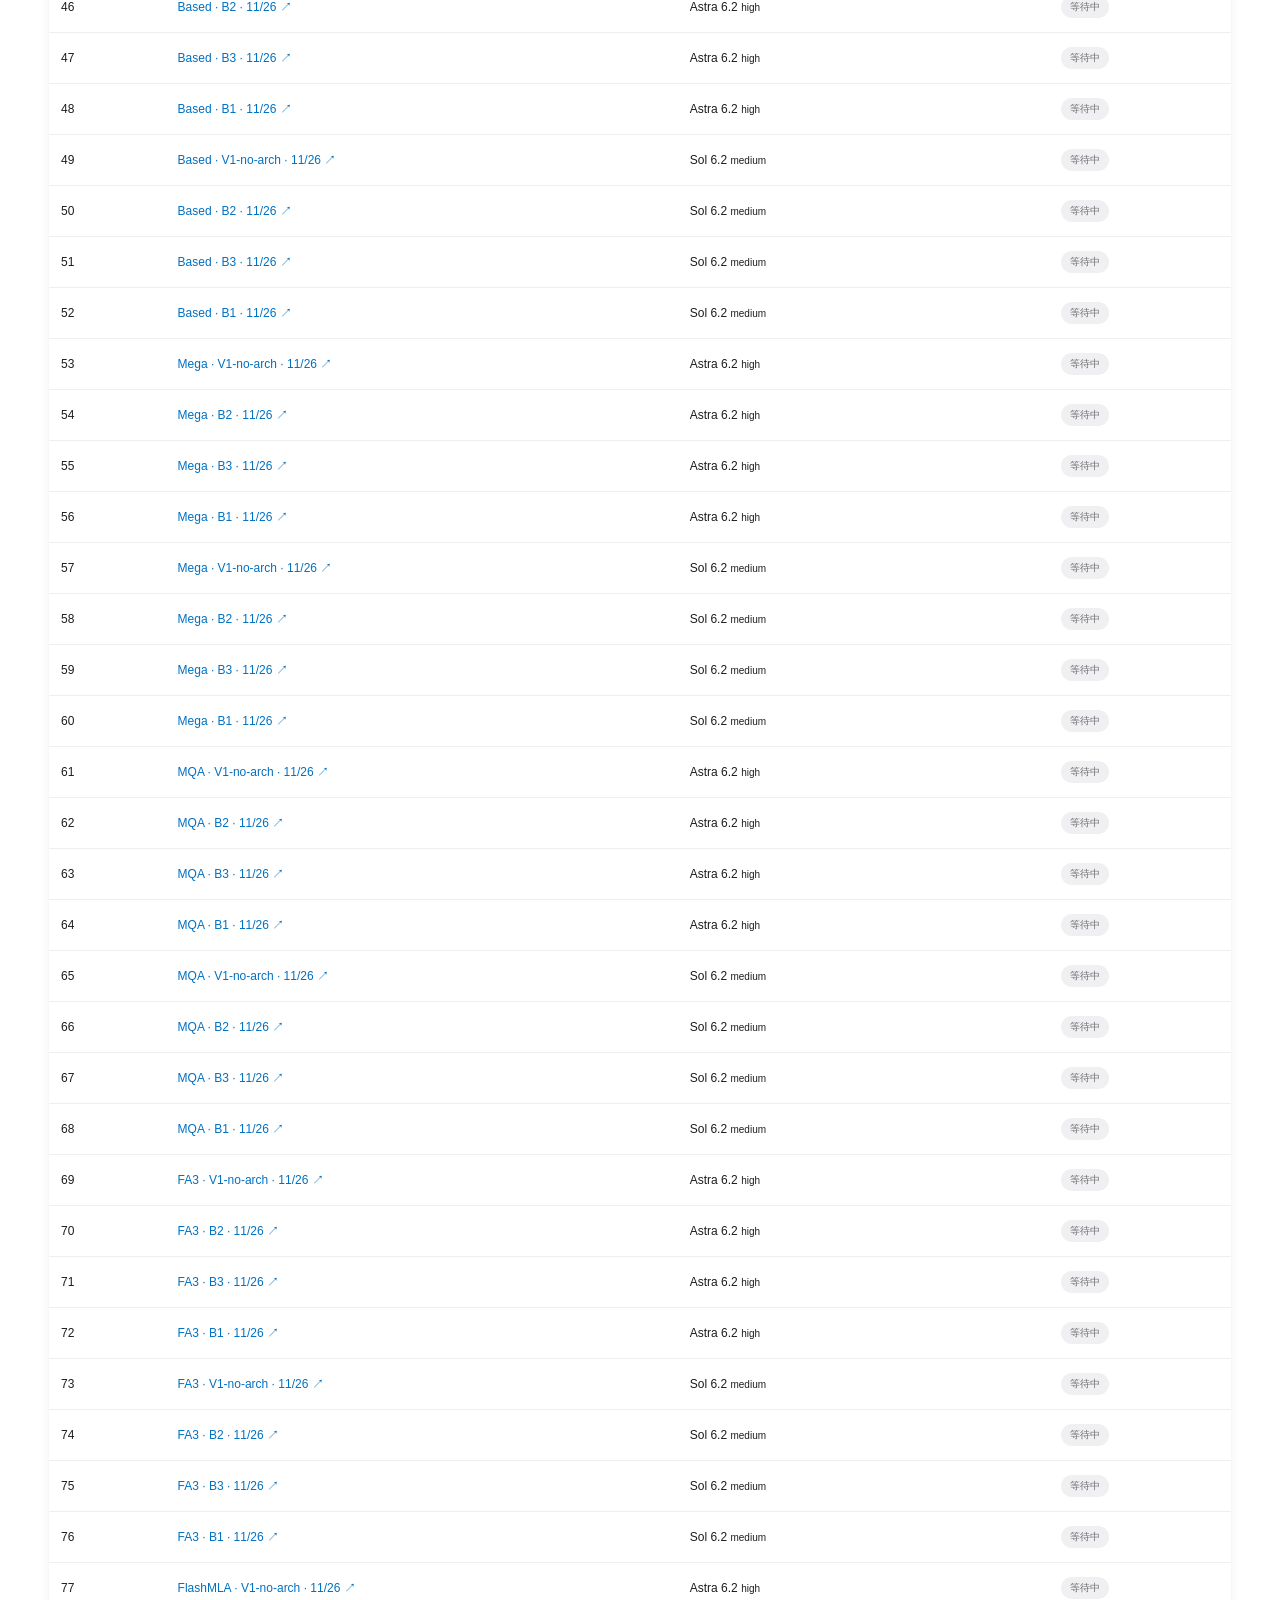
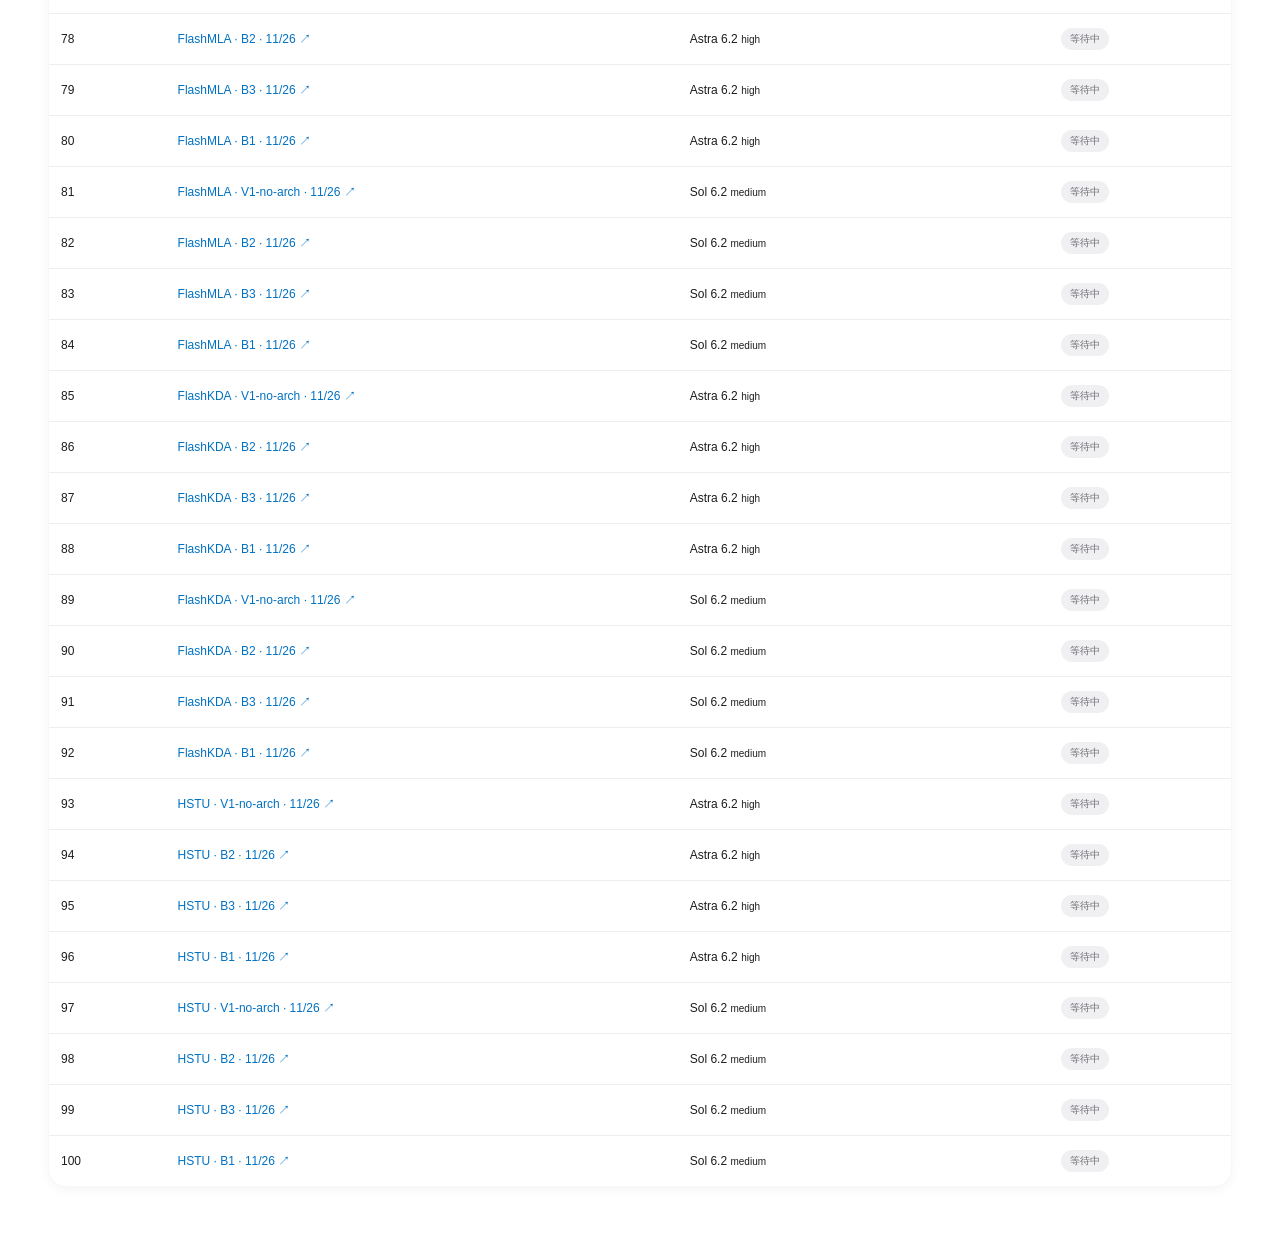
==== commit ad195054: "Remove the Windows batch panel from CannBot" ====
--- a/index.html
+++ b/index.html
@@ -89,23 +89,6 @@
  </section>
 </section>
 <section id="beta-cannbot-view" hidden aria-label="CannBot dashboard">
-<!-- Windows CannBot batch -->
-<section class="card cake-panel" id="windows-cannbot">
-<div class="cake-panel-head"><h2>当前 Windows 批次</h2>
-<a href="./api/v1/cannbot-windows.json">JSON ↓</a></div>
-<p>待运行 · Astra 6.2 / high</p>
-<div class="cake-table-scroll"><table><thead><tr><th>数据集</th><th>任务状态</th><th>有效轮 / 预算</th><th>已完成尝试</th></tr></thead><tbody>
-<tr><td>FA3</td><td>待运行</td><td>0 / 20</td><td>0</td></tr>
-<tr><td>GDN</td><td>待运行</td><td>0 / 20</td><td>0</td></tr>
-<tr><td>Based</td><td>待运行</td><td>0 / 20</td><td>0</td></tr>
-<tr><td>Sonny</td><td>待运行</td><td>0 / 20</td><td>0</td></tr>
-<tr><td>GQA</td><td>待运行</td><td>0 / 20</td><td>0</td></tr>
-<tr><td>MQA</td><td>待运行</td><td>0 / 20</td><td>0</td></tr>
-<tr><td>Mega</td><td>待运行</td><td>0 / 20</td><td>0</td></tr>
-<tr><td>FlashMLA</td><td>待运行</td><td>0 / 20</td><td>0</td></tr>
-<tr><td>HSTU</td><td>待运行</td><td>0 / 20</td><td>0</td></tr>
-<tr><td>FlashKDA</td><td>待运行</td><td>0 / 20</td><td>0</td></tr>
-</tbody></table></div></section>
 <h2>CannBot · CAKE</h2>
 <!-- End Windows CannBot batch -->
  <div id="cannbot-loading" class="cake-notice" role="status">正在读取…</div>
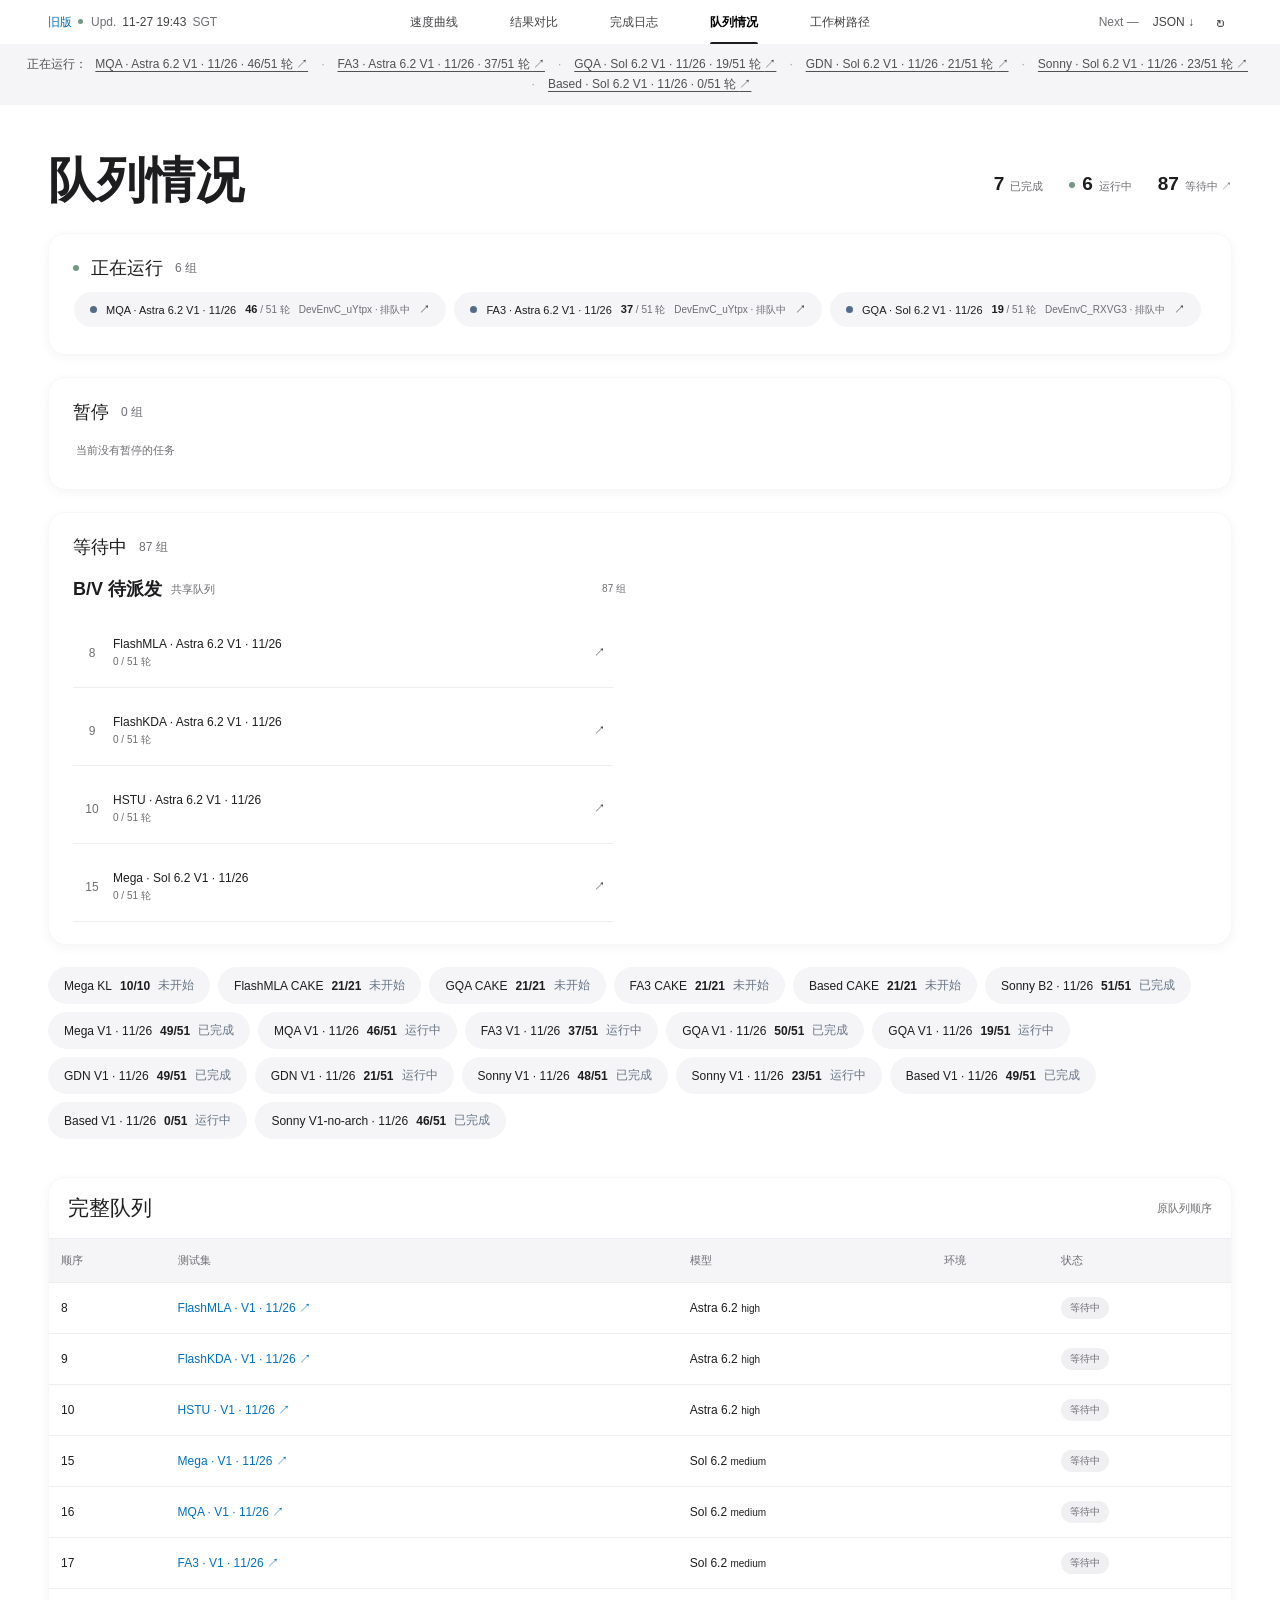
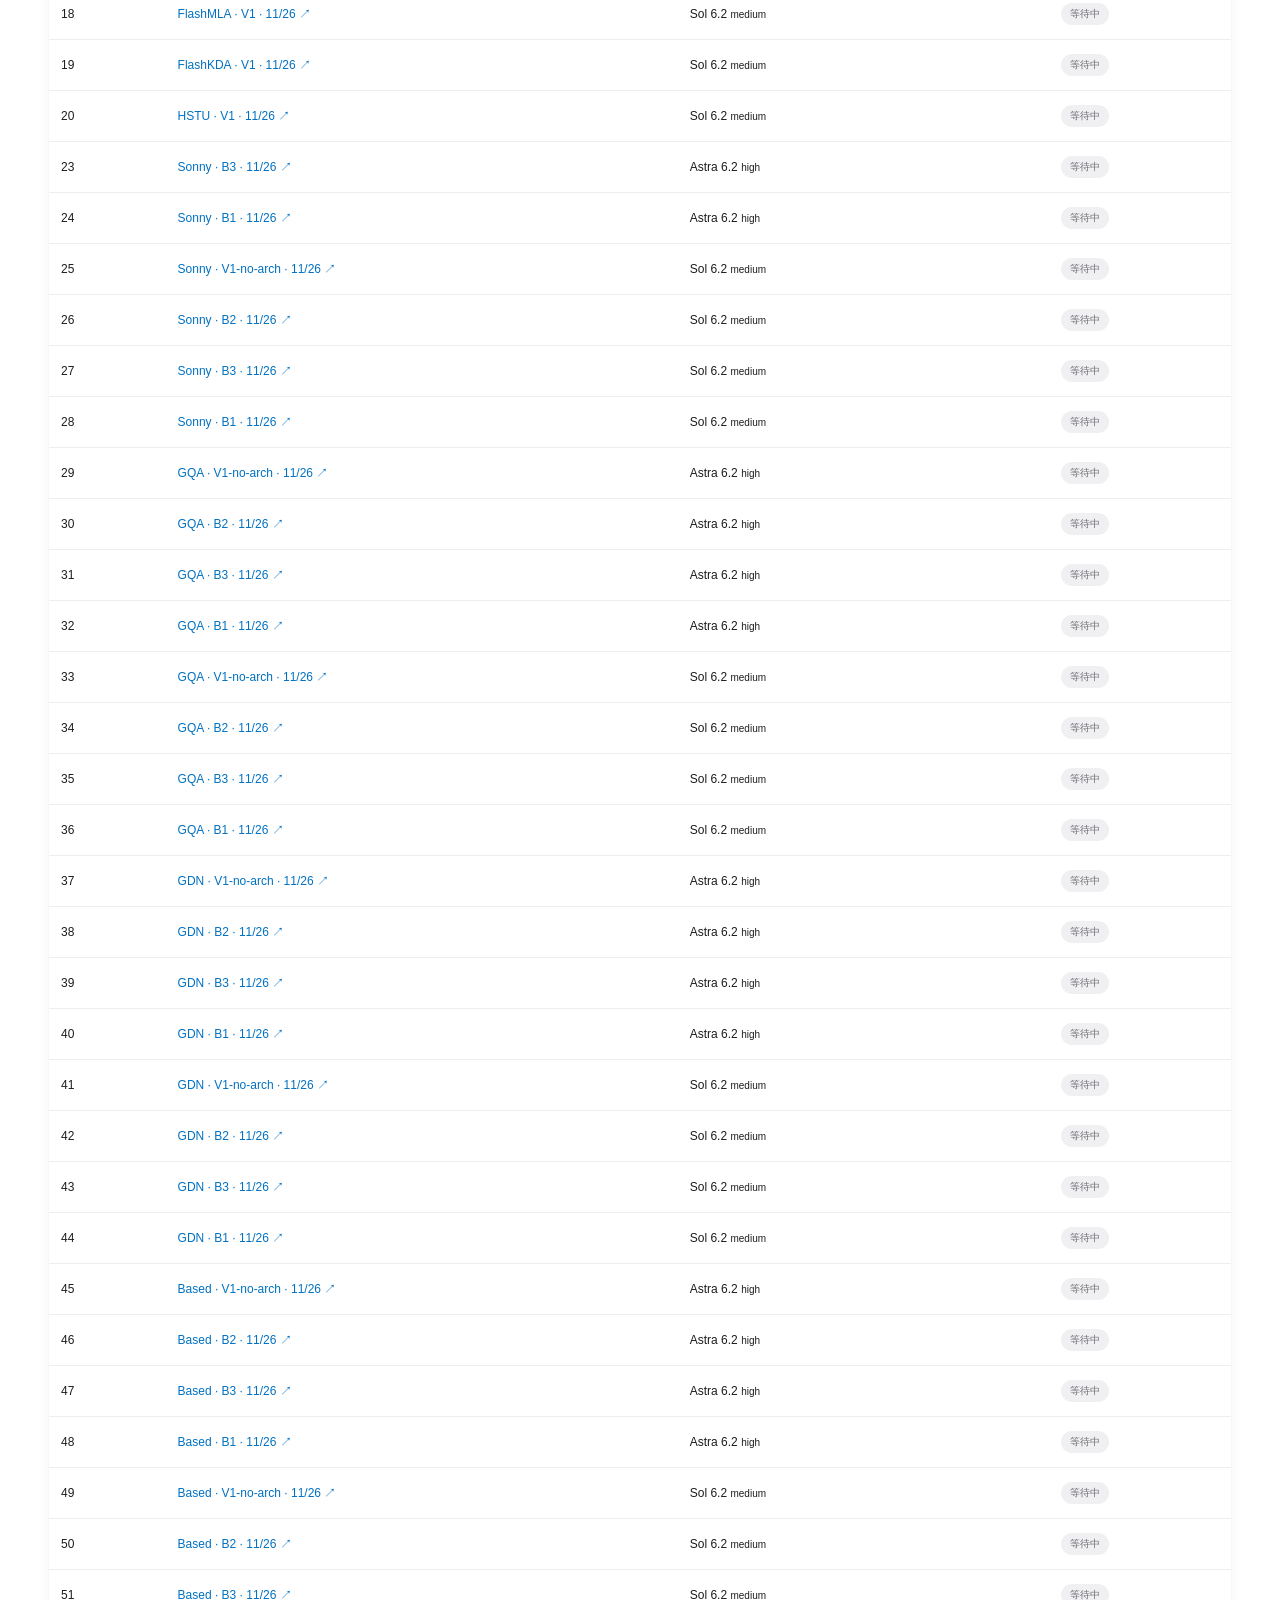
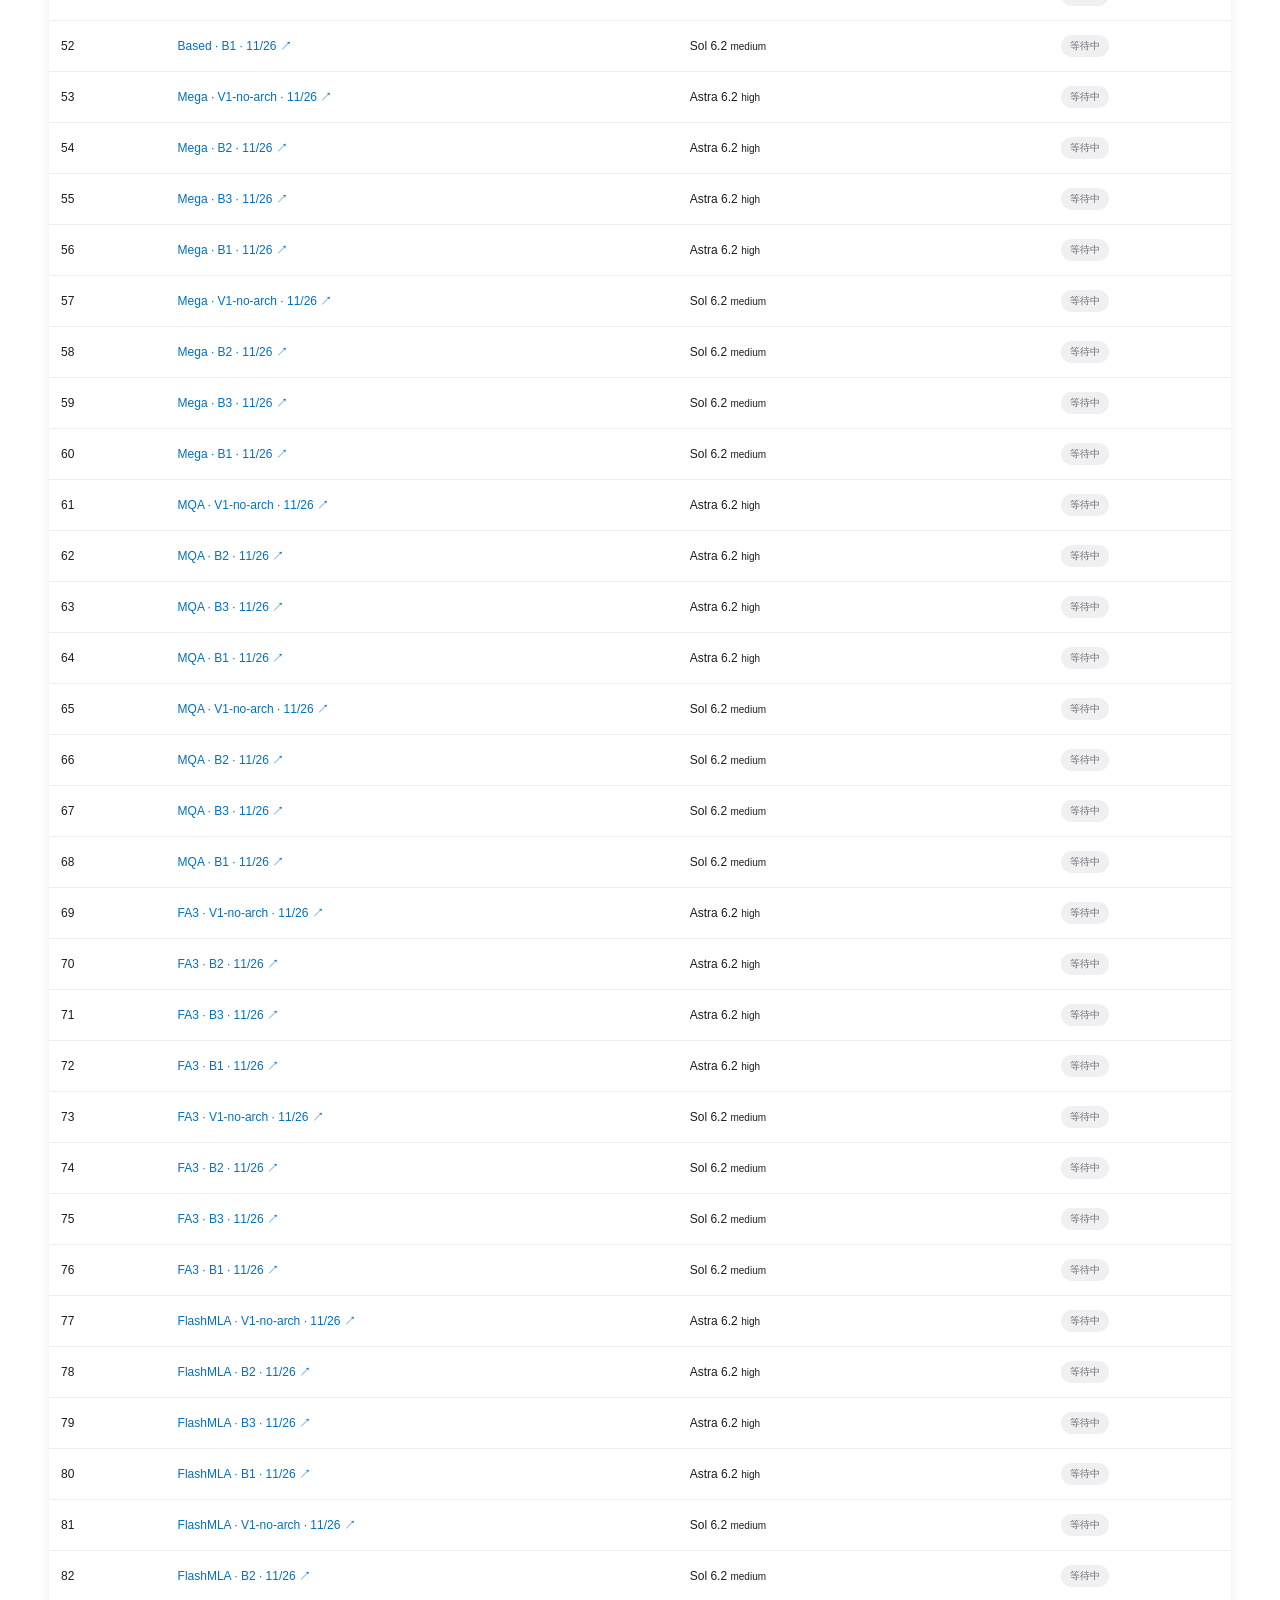
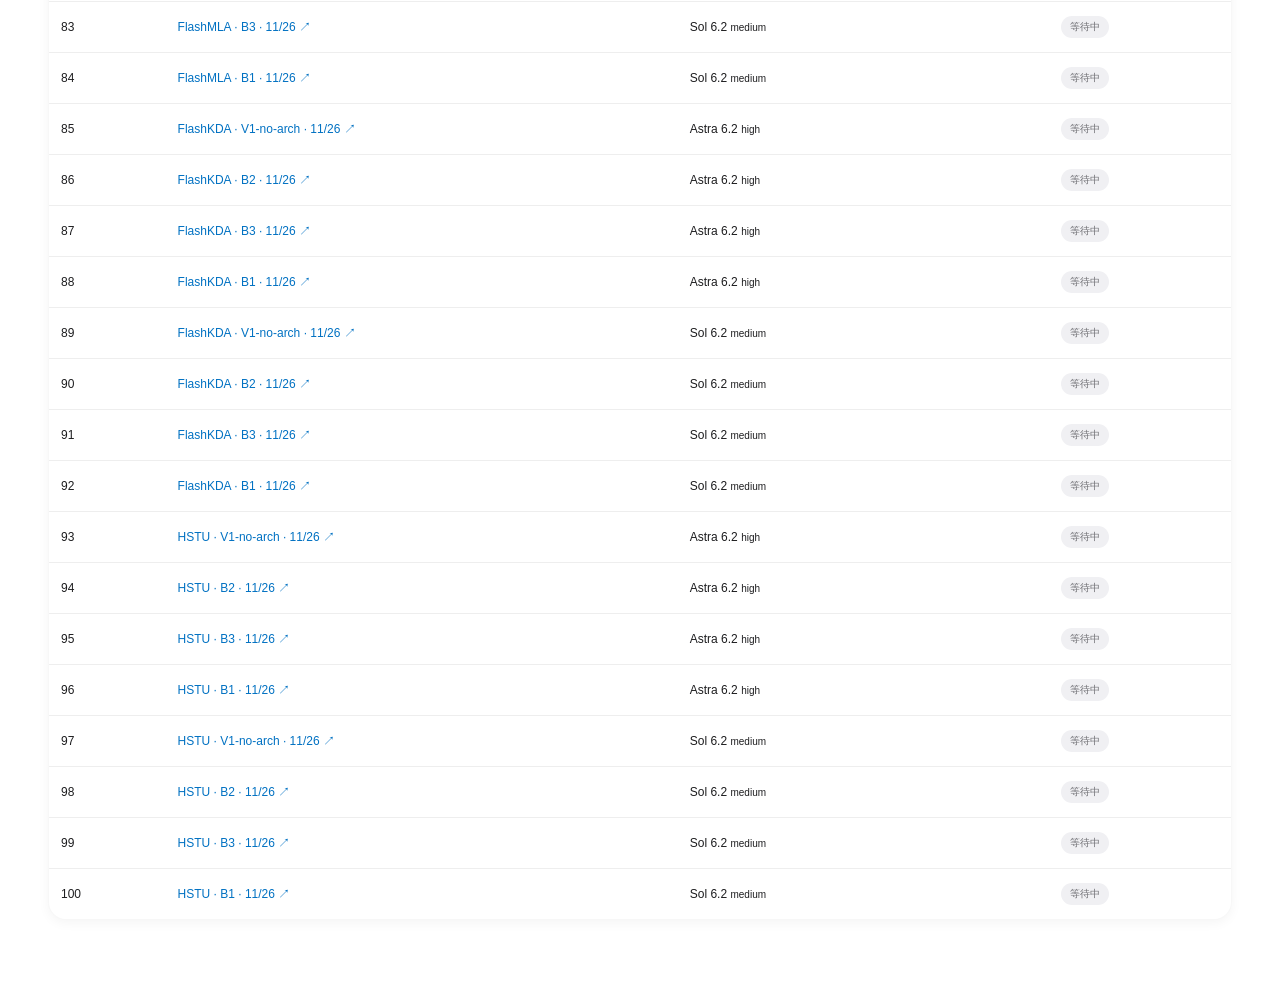
==== commit 364dd2a5: "Place CannBot below KL and share interactive speed chart controls" ====
--- a/index.html
+++ b/index.html
@@ -6,7 +6,7 @@
 window.addEventListener('pageshow', () => {
   if (!location.hash) window.scrollTo({top: 0, left: 0, behavior: 'instant'});
 });
-</script><meta charset="utf-8"><meta name="viewport" content="width=device-width,initial-scale=1"><meta name="theme-color" content="#f6f7f9"><title>实验结果</title><link rel="stylesheet" href="./style.css?v=current-layout-20261127"><meta name="beta-version" content="current-nav-20261127"><link rel="stylesheet" href="./beta/beta.css?v=current-nav-20261127"></head>
+</script><meta charset="utf-8"><meta name="viewport" content="width=device-width,initial-scale=1"><meta name="theme-color" content="#f6f7f9"><title>实验结果</title><link rel="stylesheet" href="./style.css?v=current-layout-20261127"><meta name="beta-version" content="current-nav-20261127"><link rel="stylesheet" href="./beta/beta.css?v=cake-curves-20261127"></head>
 <body class="beta" data-api-base="./"><header class="beta-header" id="beta-header">
  <div class="beta-nav-inner">
   <div class="beta-home-status"><a href="./archive/" aria-label="旧版实验结果">旧版</a><a class="beta-brand beta-home-status" id="beta-home-status" href="./" aria-label="队列首页"><span class="beta-status-label">Upd.</span></a></div>
@@ -22,7 +22,7 @@
  <div class="beta-menu-surface" id="beta-menu-surface">
  <div class="beta-menu" id="beta-menu-results" inert aria-hidden="true">
   <div class="beta-menu-inner">
-   <div class="beta-menu-column beta-menu-primary"><span class="beta-menu-label">浏览速度曲线</span><div id="beta-result-menu"></div><button data-beta-view="cannbot">CannBot <small>CAKE</small></button></div>
+   <div class="beta-menu-column beta-menu-primary"><span class="beta-menu-label">浏览速度曲线</span><div id="beta-result-menu"></div></div>
    <div class="beta-menu-column"><span class="beta-menu-label">测试集</span><div id="beta-dataset-menu" class="beta-menu-datasets"></div></div>
    <div class="beta-menu-column"><span class="beta-menu-label">KL 模型</span><button data-beta-model="Sol 6.2">Sol 6.2 <small>medium</small></button><button data-beta-model="DeepSeek">DeepSeek <small>max</small></button><button data-beta-model="Astra 6.2">Astra 6.2 <small>high</small></button><a href="./api/v1/index.json">数据 API ↗</a></div>
   </div>
@@ -100,11 +100,15 @@
   </div>
   <div id="cake-metrics" class="cake-metrics"></div>
   <div class="cake-panels">
-   <section class="card cake-panel"><div class="cake-panel-head"><h2>候选速度</h2><span>P50 · ms ↓</span></div><div id="cake-chart"></div></section>
+   <section class="card cake-panel chart-card"><div class="cake-panel-head"><h2>候选速度</h2><span>P50 · ms ↓</span></div><div class="beta-grouping-control"><span>分组</span><div class="segments" aria-label="曲线开关分组"><button data-cake-group="model">按模型</button><button data-cake-group="task">按任务</button></div></div><div class="aligned-controls" id="cake-series"></div>
+    <div class="plot-options"><div class="segments" aria-label="曲线指标"><button data-cake-mode="best">搜索最优</button><button data-cake-mode="raw">逐次测量</button></div><button id="cake-csv">已选 CSV ↓</button><button id="cake-chart-json">完整 JSON ↓</button></div>
+    <div class="axis-controls bv-range-controls"><label><select id="cake-y-mode" aria-label="纵轴范围"><option value="all">全部曲线范围</option><option value="focus">末端局部放大</option></select></label><div class="round-range-slot"></div></div>
+    <div class="segments" id="cake-axes" aria-label="横轴"><button data-cake-axis="round">有效评测</button><button data-cake-axis="time">累计时间</button><button data-cake-axis="tokens">累计 token</button></div>
+    <div id="cake-chart" class="chart" tabindex="0" role="group" aria-label="CannBot 候选速度曲线"></div><div id="cake-readout" class="readout" aria-live="polite"></div></section>
    <section class="card cake-panel"><div class="cake-panel-head"><h2>评测结果</h2><span id="cake-evaluation-count"></span></div><div id="cake-evaluations" class="cake-table-scroll"></div></section>
   </div>
   <section class="card cake-task-card"><div class="cake-panel-head"><h2>任务</h2><div id="cake-task-filter" class="segments" aria-label="CannBot 任务范围"><button class="selected" aria-pressed="true" data-cake-scope="kernel">当前 Kernel</button><button aria-pressed="false" data-cake-scope="all">全部</button></div></div><div id="cake-tasks" class="cake-table-scroll"></div></section>
   <details class="card cake-workspaces"><summary>实验工作区</summary><div id="cake-workspaces"></div></details>
  </div>
 </section>
-</main><dialog id="samples"><div class="dialog-head"><h3 id="sample-title">测量样本</h3><button id="close-samples" aria-label="关闭样本">关闭 ×</button></div><p id="sample-stats"></p><pre id="sample-values"></pre><button id="sample-csv">样本 CSV ↓</button></dialog><script src="./kl.js?v=current-layout-20261127" defer></script><script src="./app.js?v=current-layout-20261127" defer></script><script id="beta-navigation" type="application/json">{"schema_version": 1, "result_sections": [{"id": "bv", "label": "B/V", "status": "available"}, {"id": "aligned", "label": "V/Aligned KL", "status": "available"}, {"id": "kl", "label": "KL", "status": "available"}, {"id": "all", "label": "All", "status": "available"}, {"id": "all-with-b01", "label": "All（with B0/1）", "status": "available"}], "method_revisions": [{"method": "B0", "revision": "r1", "label": "B0-r1", "scope": "historical B records without explicit revision"}, {"method": "B1", "revision": "r1", "label": "B1-r1", "scope": "historical B records without explicit revision"}, {"method": "B2", "revision": "r1", "label": "B2-r1", "scope": "historical B records without explicit revision"}, {"method": "B3", "revision": "r1", "label": "B3-r1", "scope": "historical B records without explicit revision"}, {"method": "V0", "revision": "r2", "label": "V0-r2", "scope": "all existing V0 records"}, {"method": "V0", "revision": "r3", "label": "V0-r3", "scope": "bv-r2-v0-r3-20261108-001 only", "status": "available"}, {"method": "B0", "revision": "r2", "label": "B0-r2", "scope": "bv-r2-v0-r3-20261108-001 only", "status": "available"}, {"method": "B1", "revision": "r2", "label": "B1-r2", "scope": "bv-r2-v0-r3-20261108-001 only", "status": "available"}, {"method": "B2", "revision": "r2", "label": "B2-r2", "scope": "bv-r2-v0-r3-20261108-001 only", "status": "available"}, {"method": "B3", "revision": "r2", "label": "B3-r2", "scope": "bv-r2-v0-r3-20261108-001 only", "status": "available"}]}</script><script src="./beta/beta.js?v=current-nav-20261127" defer></script></body></html>
+</main><dialog id="samples"><div class="dialog-head"><h3 id="sample-title">测量样本</h3><button id="close-samples" aria-label="关闭样本">关闭 ×</button></div><p id="sample-stats"></p><pre id="sample-values"></pre><button id="sample-csv">样本 CSV ↓</button></dialog><script src="./kl.js?v=current-layout-20261127" defer></script><script src="./app.js?v=cake-curves-20261127" defer></script><script id="beta-navigation" type="application/json">{"schema_version": 1, "result_sections": [{"id": "bv", "label": "B/V", "status": "available"}, {"id": "aligned", "label": "V/Aligned KL", "status": "available"}, {"id": "kl", "label": "KL", "status": "available"}, {"id": "all", "label": "All", "status": "available"}, {"id": "all-with-b01", "label": "All（with B0/1）", "status": "available"}], "method_revisions": [{"method": "B0", "revision": "r1", "label": "B0-r1", "scope": "historical B records without explicit revision"}, {"method": "B1", "revision": "r1", "label": "B1-r1", "scope": "historical B records without explicit revision"}, {"method": "B2", "revision": "r1", "label": "B2-r1", "scope": "historical B records without explicit revision"}, {"method": "B3", "revision": "r1", "label": "B3-r1", "scope": "historical B records without explicit revision"}, {"method": "V0", "revision": "r2", "label": "V0-r2", "scope": "all existing V0 records"}, {"method": "V0", "revision": "r3", "label": "V0-r3", "scope": "bv-r2-v0-r3-20261108-001 only", "status": "available"}, {"method": "B0", "revision": "r2", "label": "B0-r2", "scope": "bv-r2-v0-r3-20261108-001 only", "status": "available"}, {"method": "B1", "revision": "r2", "label": "B1-r2", "scope": "bv-r2-v0-r3-20261108-001 only", "status": "available"}, {"method": "B2", "revision": "r2", "label": "B2-r2", "scope": "bv-r2-v0-r3-20261108-001 only", "status": "available"}, {"method": "B3", "revision": "r2", "label": "B3-r2", "scope": "bv-r2-v0-r3-20261108-001 only", "status": "available"}]}</script><script src="./beta/beta.js?v=cake-curves-20261127" defer></script></body></html>
--- a/beta/beta.css
+++ b/beta/beta.css
@@ -640,7 +640,13 @@
 .cake-workspaces { margin-top:20px;padding:22px 24px; }.cake-workspaces summary { cursor:pointer;font-size:22px;font-weight:600; }
 .cake-workspace-row { display:grid;grid-template-columns:180px 1fr auto;gap:16px;align-items:center;margin-top:24px;font-size:14px; }.cake-workspace-row code { overflow-wrap:anywhere;color:#6e6e73; }
 .cake-workspace-row button { border:1px solid #d2d2d7;border-radius:999px;background:#fff;color:#0071e3;padding:8px 18px; }
-.cake-notice { padding:32px;color:#6e6e73; }.cake-grid { stroke:#ececf1;stroke-width:1; }#cake-chart svg { width:100%;height:auto; }#cake-chart svg text { fill:#86868b;font-size:12px; }
+.cake-notice { padding:32px;color:#6e6e73; }.cake-grid { stroke:#ececf1;stroke-width:1; }#cake-chart { height:clamp(280px,38vw,380px); } #cake-chart > svg { width:100%;height:100%; }#cake-chart svg text { fill:#86868b;font-size:12px; }
 @media(max-width:900px) { .cake-panels { grid-template-columns:1fr; }.cake-control-row { align-items:flex-start;flex-direction:column;gap:10px; }.cake-control-row>span {flex:none;}.cake-metrics { gap:12px; }.cake-metric { padding:18px; }.cake-metric>strong {font-size:24px;}.cake-panel-head {flex-wrap:wrap;} }
 @media(max-width:540px) { .cake-metrics {grid-template-columns:repeat(2,minmax(0,1fr));}.cake-controls,.cake-panel,.cake-task-card {padding:18px;}.cake-workspace-row {grid-template-columns:1fr auto;}.cake-workspace-row code {grid-column:1 / -1;grid-row:2;}.cake-control-row .segments {max-width:100%;overflow-x:auto;flex-wrap:nowrap;} }
 @media(prefers-reduced-motion:reduce) { #beta-cannbot-view .card {transition:none;} }
+
+/* Fit the shared plot toolbar inside the CannBot split panel. */
+#beta-cannbot-view .speed-toolbar { padding-inline:0; }
+#beta-cannbot-view .speed-toolbar > .plot-options { width:100%;max-width:100%;box-sizing:border-box; }
+#beta-cannbot-view .bv-range-controls { min-width:0;flex-wrap:wrap; }
+#beta-cannbot-view .measurement-capsule { min-width:0; }
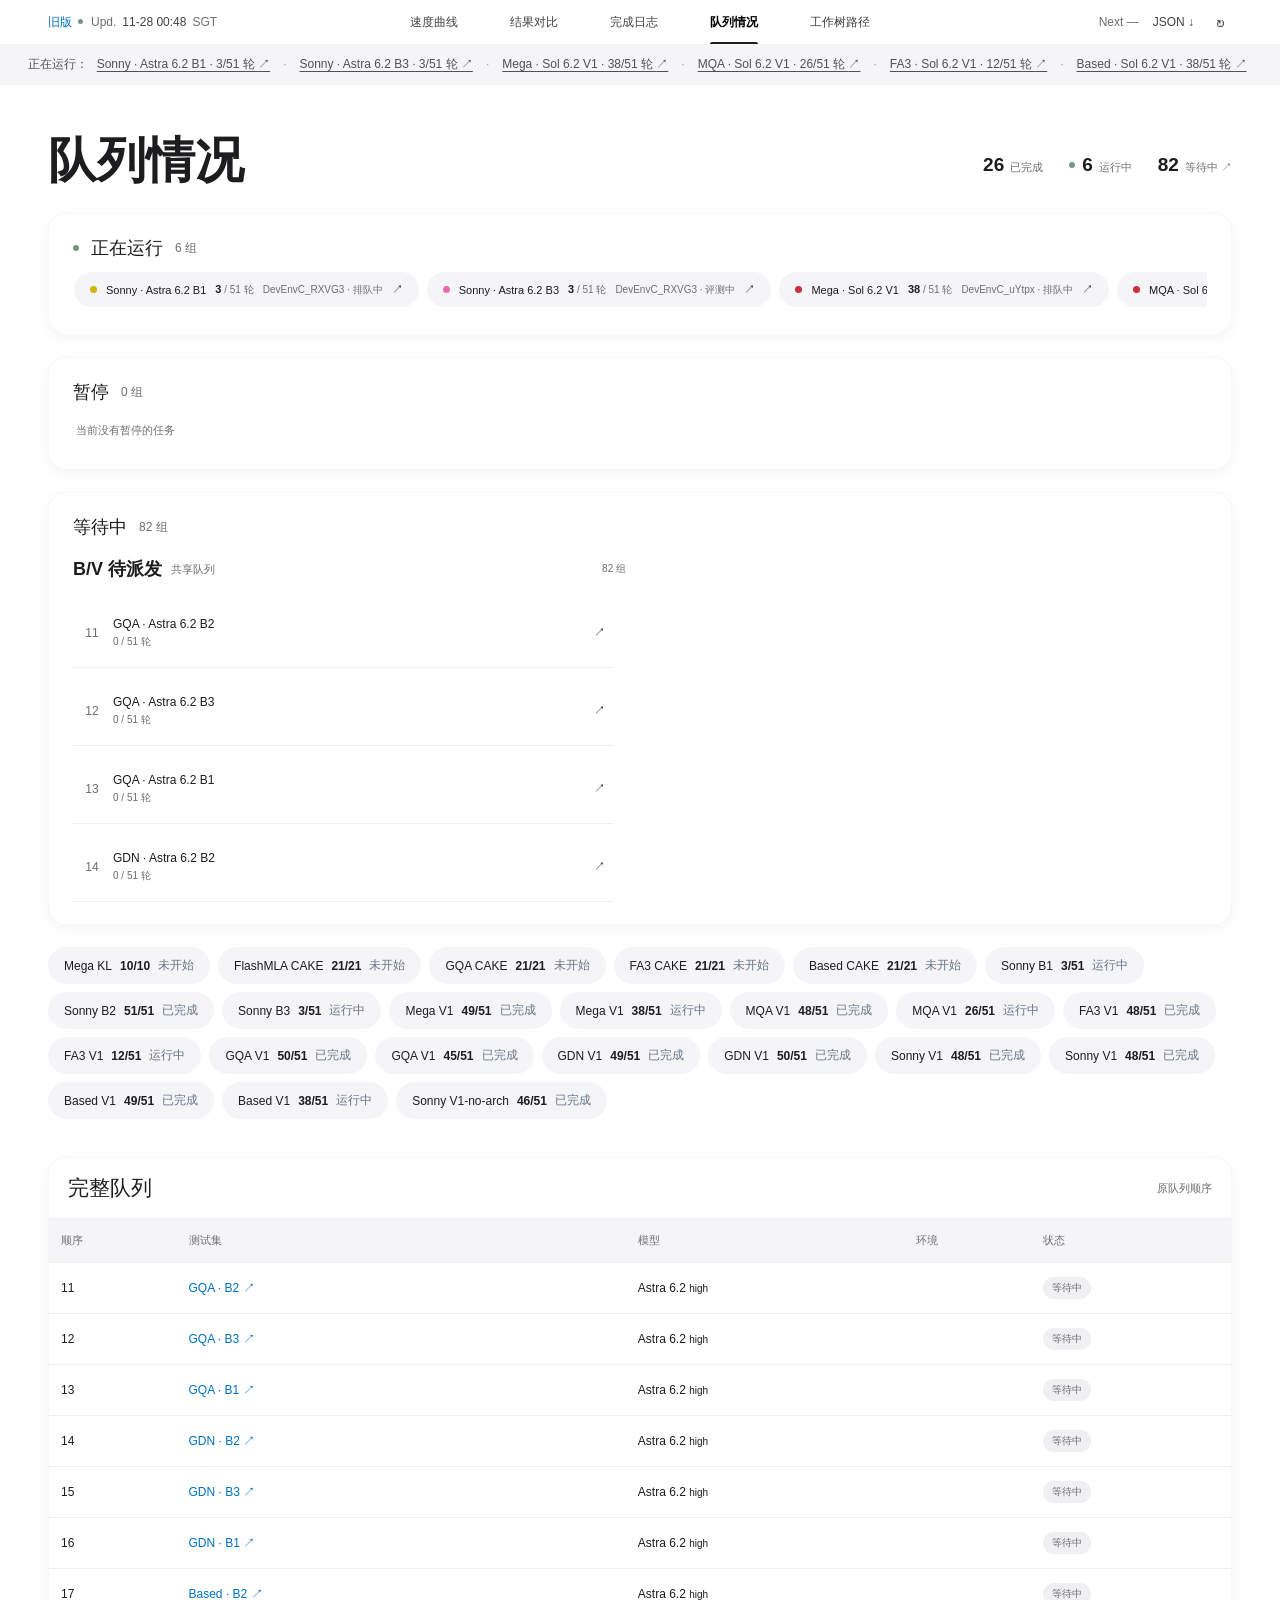
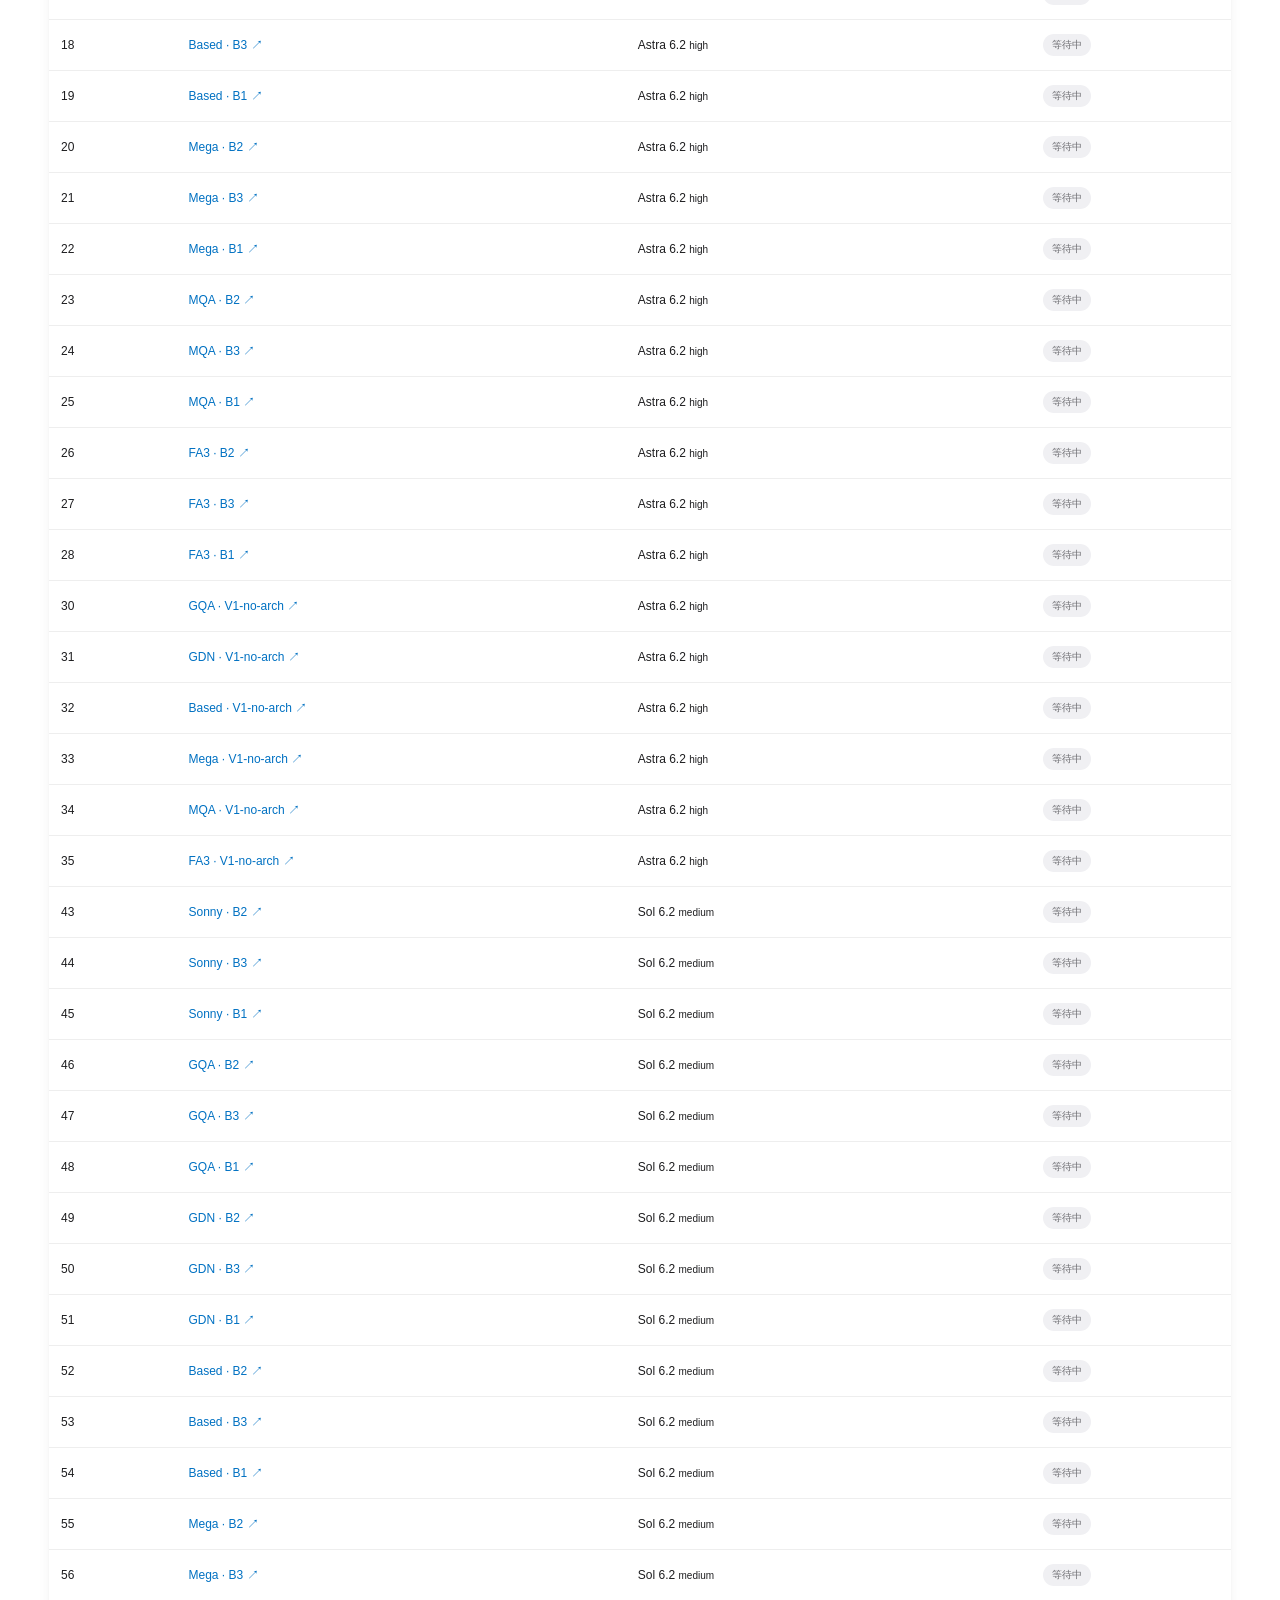
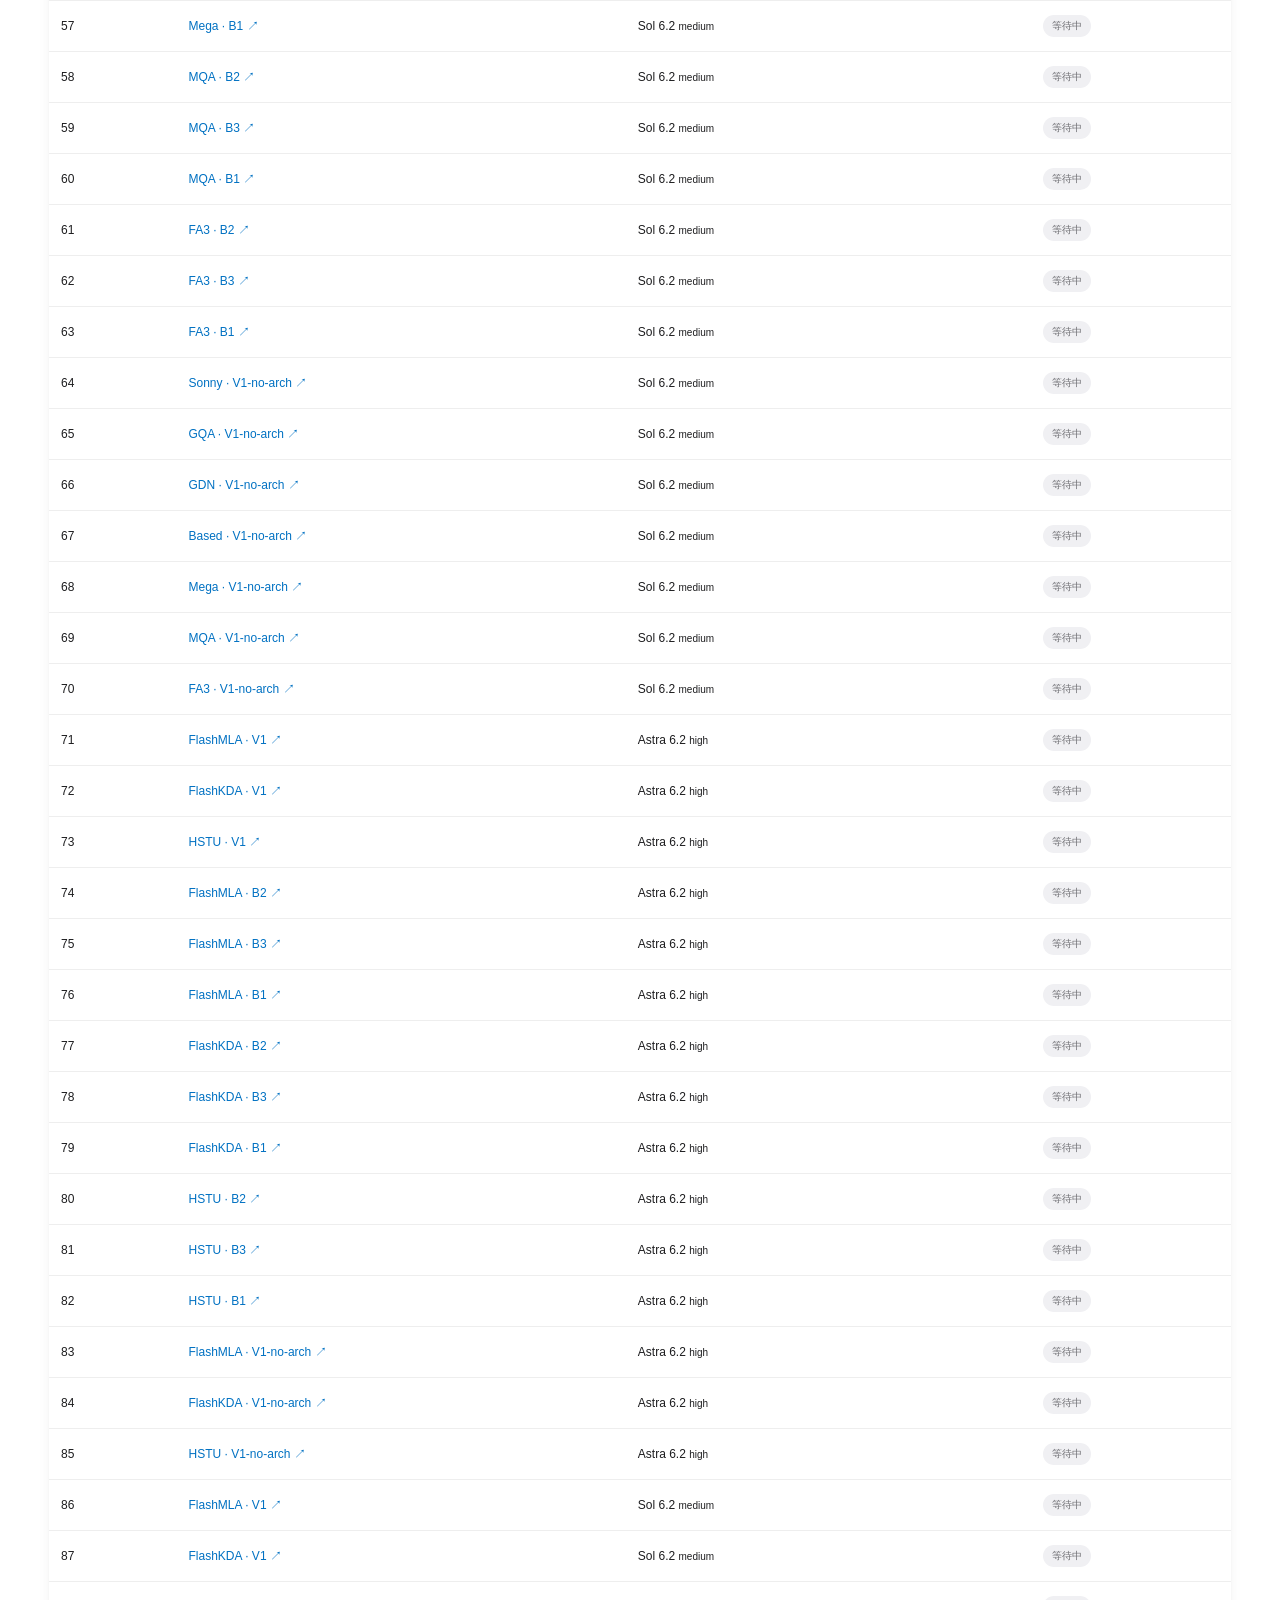
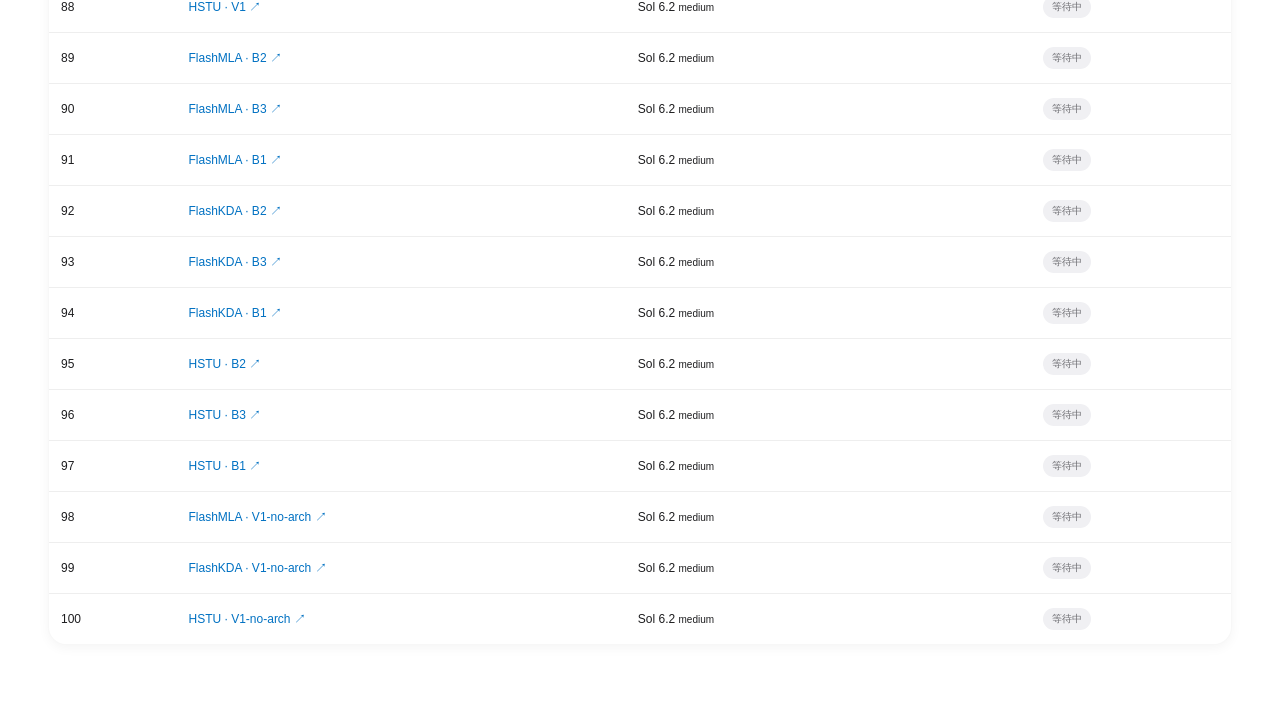
==== commit 8c3fd354: "Limit current chart methods and include archived V0 reference series" ====
--- a/index.html
+++ b/index.html
@@ -48,7 +48,7 @@
 <section id="paused-bar" class="running-bar paused-bar" aria-label="暂停的实验"><div class="running-heading"><strong>暂停</strong><span id="paused-count"></span></div><div id="paused-links" class="paused-list"><span class="running-empty">读取中…</span></div></section>
 <nav id="waiting-bar" class="running-bar waiting-bar" aria-label="等待中的实验" hidden><div class="running-heading"><strong>等待中</strong><span id="waiting-count"></span></div><div id="waiting-links" class="waiting-columns"></div></nav>
 <nav id="campaign-status" class="campaign-status" aria-label="本批 Sol 六组进度"></nav>
-<nav class="category-tabs" aria-label="实验分类"><button data-category="bv" aria-pressed="true">B0–B3 / V0</button><button data-category="aligned" aria-pressed="false">V/Aligned KL</button><button data-category="kl" aria-pressed="false">KL</button></nav>
+<nav class="category-tabs" aria-label="实验分类"><button data-category="bv" aria-pressed="true">B/V</button><button data-category="aligned" aria-pressed="false">V/Aligned KL</button><button data-category="kl" aria-pressed="false">KL</button></nav>
 <nav id="datasets" class="dataset-tabs" aria-label="测试集"></nav>
 <div class="axis-picker"><span>横轴</span><div class="segments" role="group" aria-label="横轴"><button data-axis="round" aria-pressed="true" class="selected">轮次</button><button data-axis="time" aria-pressed="false" title="从工作区启动到结果完成，含等待和暂停">累计时间</button><button data-axis="tokens" aria-pressed="false" title="截至结果完成的已报告输入与输出 token">累计 token</button></div><span id="partial-key" hidden><i aria-hidden="true">△</i> token 不完整</span></div>
 <div id="notice" role="status" hidden></div>
@@ -58,7 +58,7 @@
 <section class="chart-card detail"><div class="chart-title"><h3>速度曲线</h3><span id="detail-domain">—</span></div><div class="plot-options"><div class="segments" aria-label="曲线指标"><button id="best-mode" class="selected" aria-pressed="true">搜索最优</button><button id="raw-mode" aria-pressed="false">逐轮测量</button></div><label hidden><input id="uncertainty" type="checkbox"> P10–P90</label><div class="mark-key">● 测量 <span>— 最优阶梯</span> <span>★ 正式结果</span><span>× 失败</span></div><button id="reset">重置视图</button></div><div id="detail" class="chart" role="img" aria-label="速度曲线：可调横纵轴范围" tabindex="0"></div><div class="axis-controls bv-range-controls"><label><select id="y-mode" aria-label="纵轴范围"><option value="focus">末端局部放大</option><option value="all">全部曲线范围</option></select></label><div class="round-range-slot"></div></div><div id="hover-readout" class="readout" aria-live="polite"><span>轮次 —</span></div></section></div>
 <section class="data-section"><div class="section-head"><h3>实验组</h3><span>延迟 ms ↓ · 完成日期 SGT</span></div><div class="table-wrap"><table id="summary"><thead><tr><th>曲线</th><th>模型 / effort</th><th>方法</th><th>状态</th><th>轮次</th><th>完成日期</th><th class="num">搜索最优</th><th class="num">P10–P90</th><th class="num">正式结果 ★</th><th class="num" title="同次 PyTorch 耗时 / 正式方法耗时">正式加速比</th></tr></thead><tbody></tbody></table></div></section>
 <details class="data-section"><summary><span>逐轮数据</span><span id="round-count"></span></summary><div class="round-filters"><label>实验组 <select id="round-run"><option value="all">全部已选曲线</option></select></label><label>结果 <select id="round-status"><option value="all">全部</option><option value="passed">通过</option><option value="failed">失败</option><option value="excluded">基础设施中断</option></select></label><span>样本数可点开</span></div><div class="table-wrap rounds-wrap"><table id="rounds"><thead><tr><th>模型</th><th>方法</th><th>轮次</th><th>结果</th><th>审查</th><th class="num">均值 ms</th><th class="num">P10 ms</th><th class="num">P90 ms</th><th class="num">样本数</th><th class="num">同次 PyTorch ms</th><th class="num" title="同次 PyTorch 耗时 / 方法耗时">同次加速比</th></tr></thead><tbody></tbody></table></div></details>
-<details class="data-section correctness"><summary><span>B0 · 正确性</span><span>性能不适用</span></summary><div id="b0-cost" hidden></div><div class="table-wrap"><table id="correctness"><thead><tr><th>模型 / effort</th><th>实验</th><th>状态</th><th>轮次</th><th>结果</th><th>完成日期 SGT</th></tr></thead><tbody></tbody></table></div></details>
+
 <section class="data-section task-log" id="task-log" aria-labelledby="task-log-title"><div class="section-head"><h3 id="task-log-title">实验任务记录</h3><span>SGT · <span id="event-count">—</span></span></div><div class="event-filters"><label>测试集 <select id="event-dataset"><option value="all">全部</option><option value="GQA">GQA</option><option value="MQA">MQA</option></select></label><label>事件 <select id="event-kind"><option value="all">全部</option><option value="started">开始</option><option value="paused">暂停</option><option value="resumed">恢复</option><option value="completed">完成</option></select></label><a href="./api/v1/index.json" download="experiment-tasks.json">JSON ↓</a></div><ol id="task-events" class="task-events"></ol><div class="event-more"><button id="events-more" type="button" hidden>查看更多</button></div></section>
 
 </section>
@@ -111,4 +111,4 @@
   <details class="card cake-workspaces"><summary>实验工作区</summary><div id="cake-workspaces"></div></details>
  </div>
 </section>
-</main><dialog id="samples"><div class="dialog-head"><h3 id="sample-title">测量样本</h3><button id="close-samples" aria-label="关闭样本">关闭 ×</button></div><p id="sample-stats"></p><pre id="sample-values"></pre><button id="sample-csv">样本 CSV ↓</button></dialog><script src="./kl.js?v=current-layout-20261127" defer></script><script src="./app.js?v=cake-curves-20261127" defer></script><script id="beta-navigation" type="application/json">{"schema_version": 1, "result_sections": [{"id": "bv", "label": "B/V", "status": "available"}, {"id": "aligned", "label": "V/Aligned KL", "status": "available"}, {"id": "kl", "label": "KL", "status": "available"}, {"id": "all", "label": "All", "status": "available"}, {"id": "all-with-b01", "label": "All（with B0/1）", "status": "available"}], "method_revisions": [{"method": "B0", "revision": "r1", "label": "B0-r1", "scope": "historical B records without explicit revision"}, {"method": "B1", "revision": "r1", "label": "B1-r1", "scope": "historical B records without explicit revision"}, {"method": "B2", "revision": "r1", "label": "B2-r1", "scope": "historical B records without explicit revision"}, {"method": "B3", "revision": "r1", "label": "B3-r1", "scope": "historical B records without explicit revision"}, {"method": "V0", "revision": "r2", "label": "V0-r2", "scope": "all existing V0 records"}, {"method": "V0", "revision": "r3", "label": "V0-r3", "scope": "bv-r2-v0-r3-20261108-001 only", "status": "available"}, {"method": "B0", "revision": "r2", "label": "B0-r2", "scope": "bv-r2-v0-r3-20261108-001 only", "status": "available"}, {"method": "B1", "revision": "r2", "label": "B1-r2", "scope": "bv-r2-v0-r3-20261108-001 only", "status": "available"}, {"method": "B2", "revision": "r2", "label": "B2-r2", "scope": "bv-r2-v0-r3-20261108-001 only", "status": "available"}, {"method": "B3", "revision": "r2", "label": "B3-r2", "scope": "bv-r2-v0-r3-20261108-001 only", "status": "available"}]}</script><script src="./beta/beta.js?v=cake-curves-20261127" defer></script></body></html>
+</main><dialog id="samples"><div class="dialog-head"><h3 id="sample-title">测量样本</h3><button id="close-samples" aria-label="关闭样本">关闭 ×</button></div><p id="sample-stats"></p><pre id="sample-values"></pre><button id="sample-csv">样本 CSV ↓</button></dialog><script src="./kl.js?v=current-methods-20261128" defer></script><script src="./app.js?v=current-methods-20261128" defer></script><script id="beta-navigation" type="application/json">{"schema_version": 1, "result_sections": [{"id": "bv", "label": "B/V", "status": "available"}, {"id": "aligned", "label": "V/Aligned KL", "status": "available"}, {"id": "kl", "label": "KL", "status": "available"}, {"id": "all", "label": "All", "status": "available"}], "method_revisions": [{"method": "B1", "label": "B1"}, {"method": "B2", "label": "B2"}, {"method": "B3", "label": "B3"}, {"method": "V1", "label": "V1"}, {"method": "V1-no-arch", "label": "V1-no-arch"}, {"method": "V0", "label": "V0-r2"}, {"method": "V0", "label": "V0-r3"}]}</script><script src="./beta/beta.js?v=current-methods-20261128" defer></script></body></html>
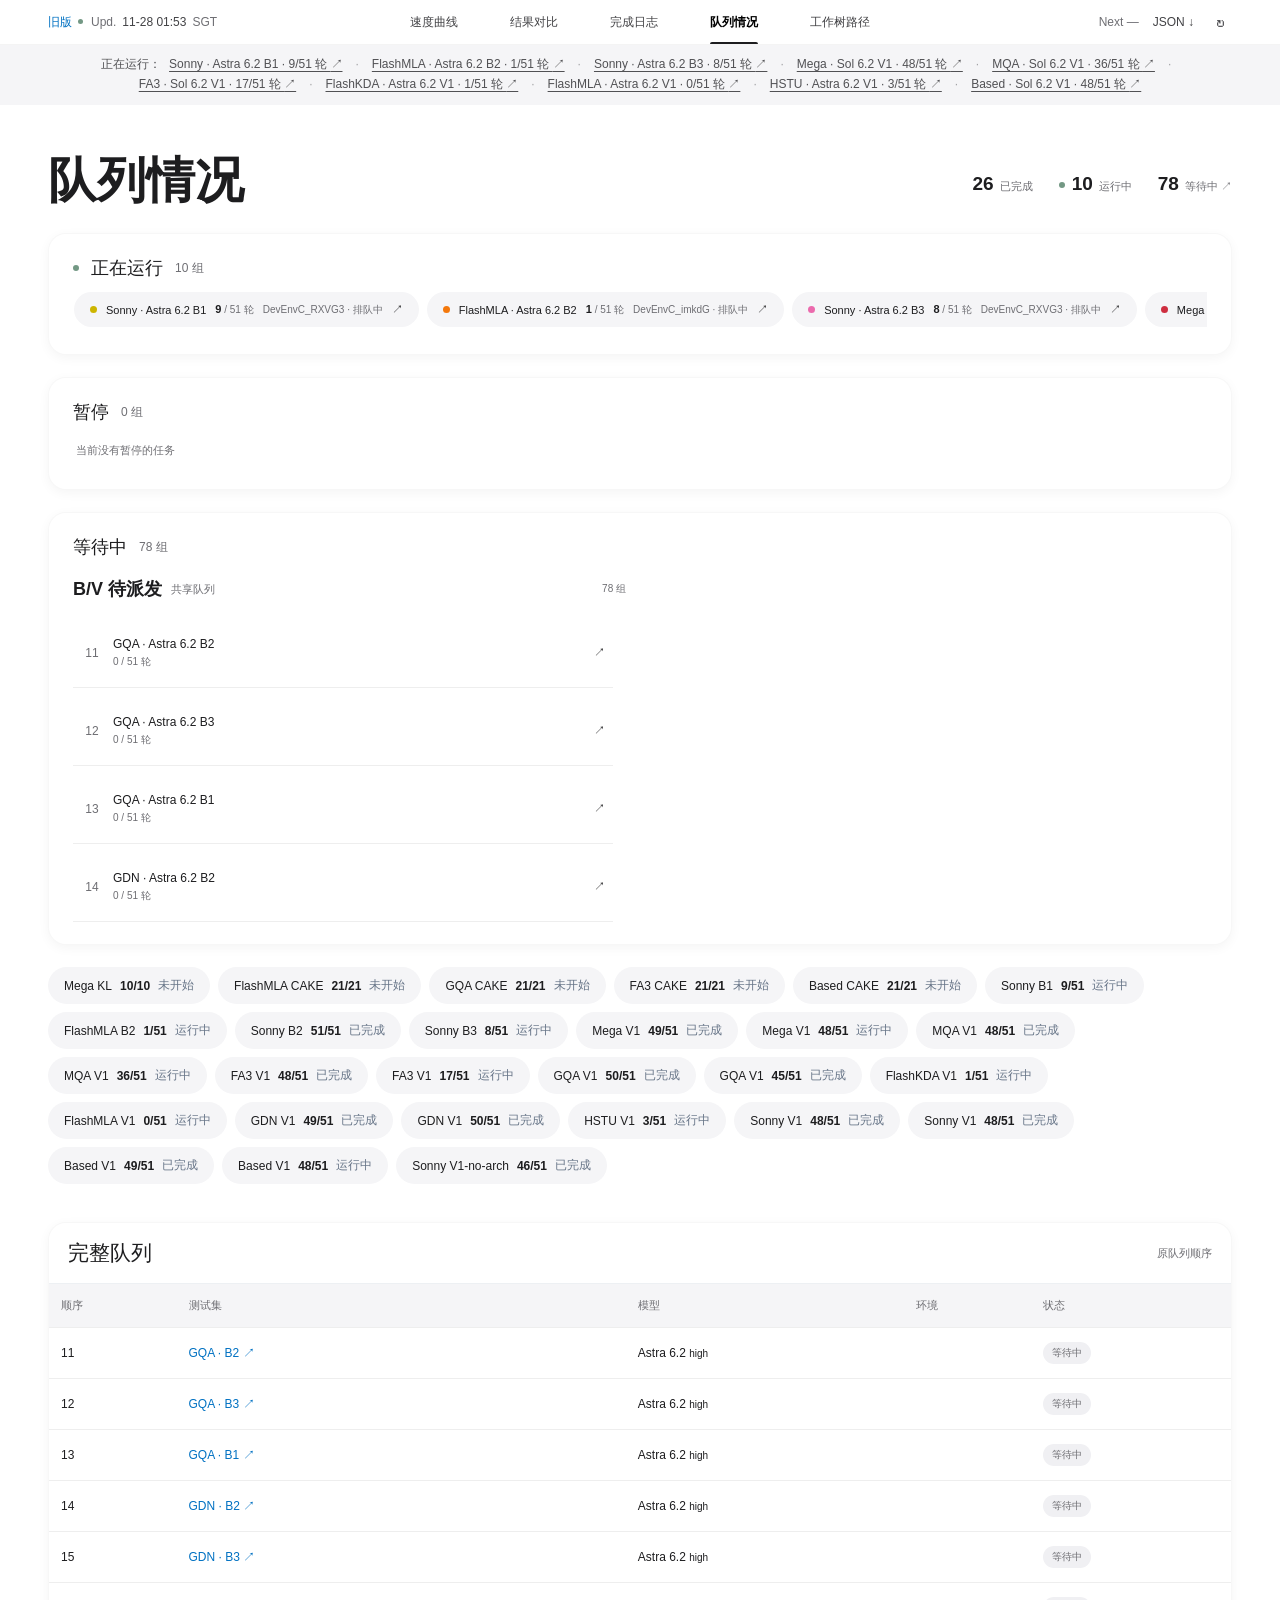
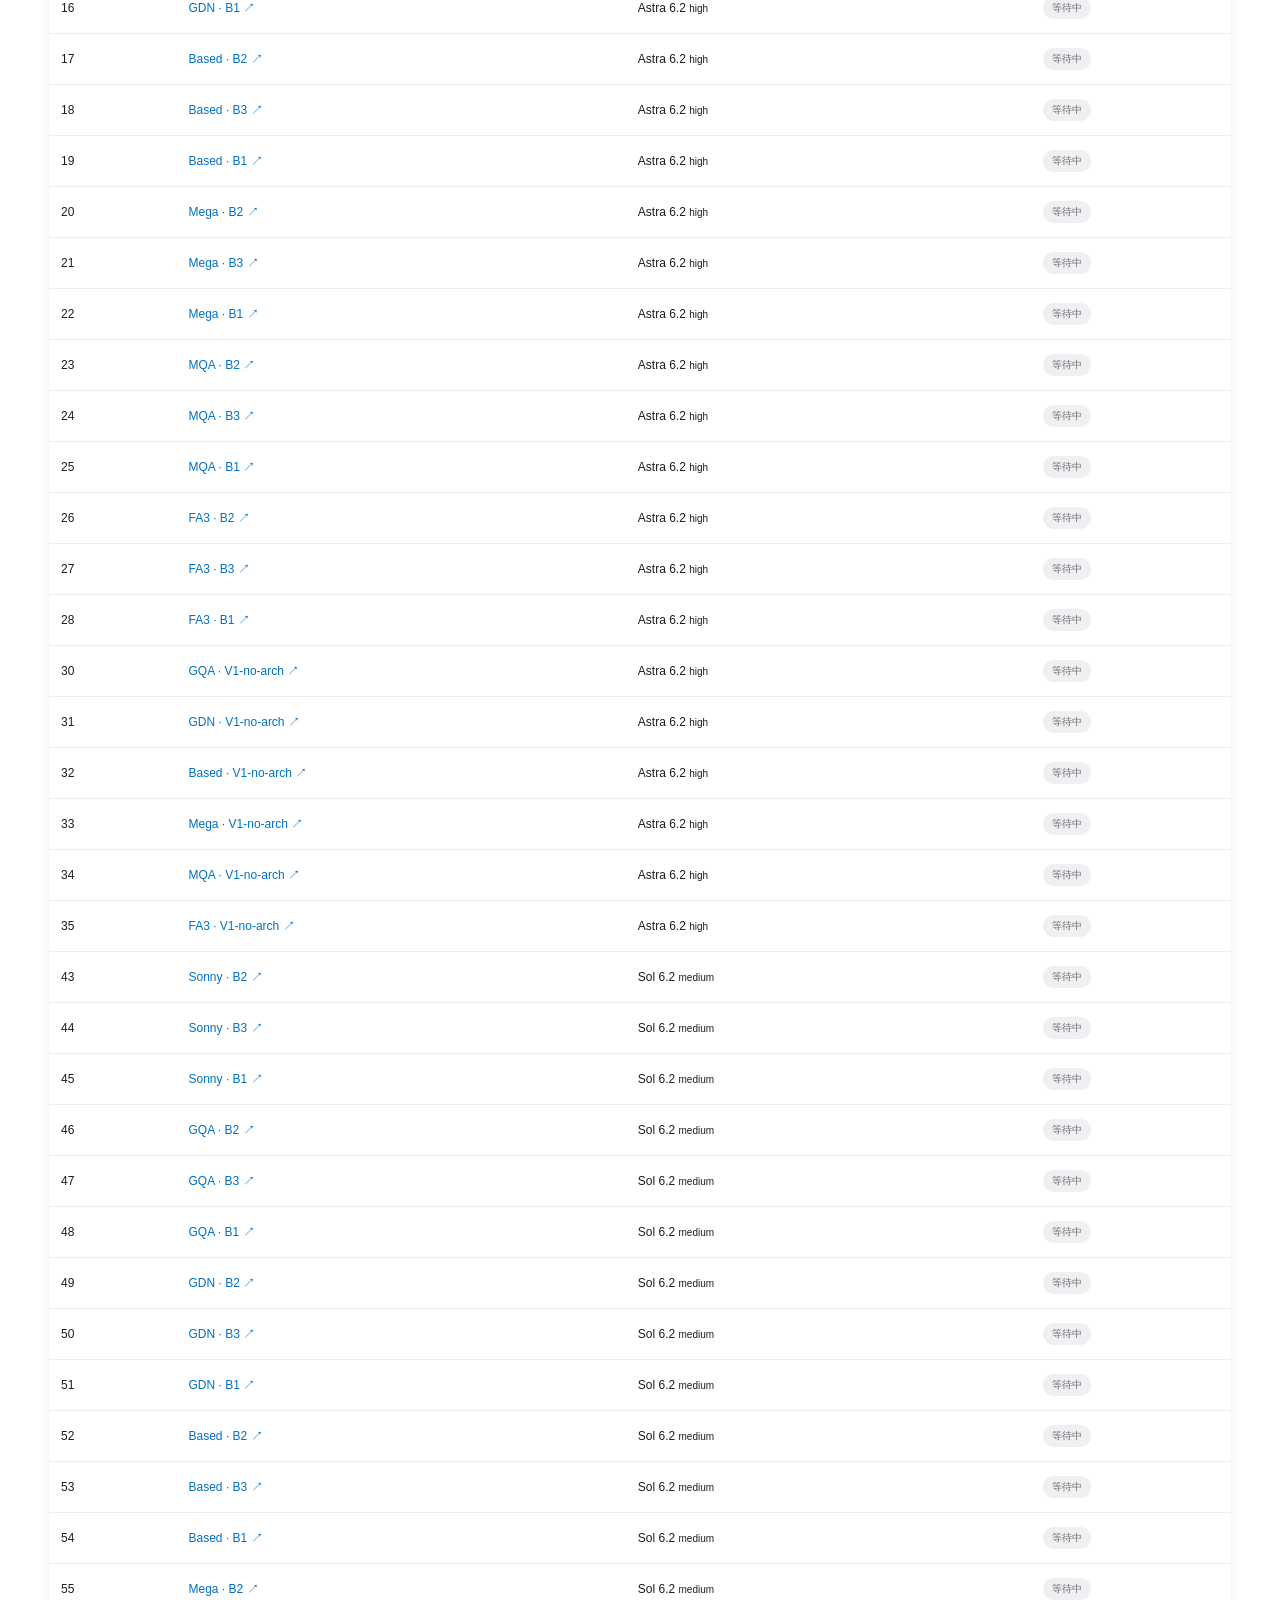
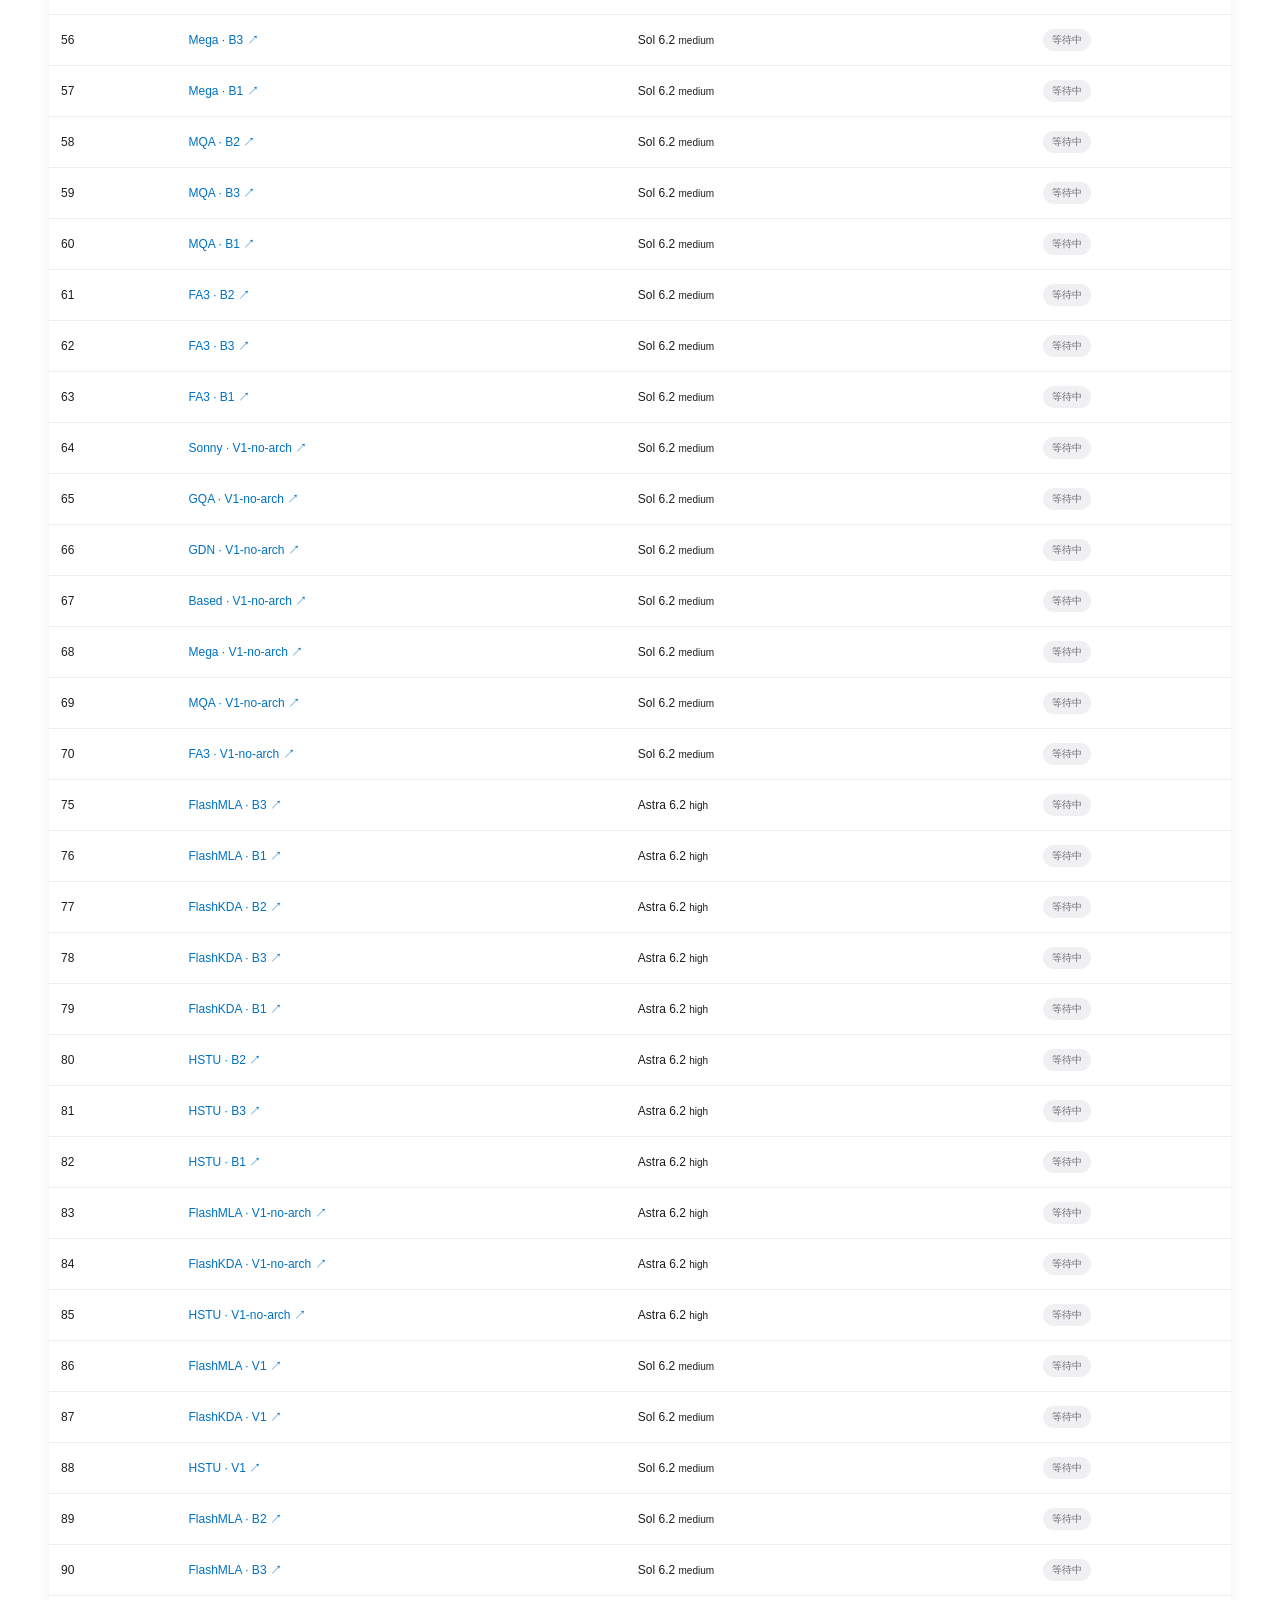
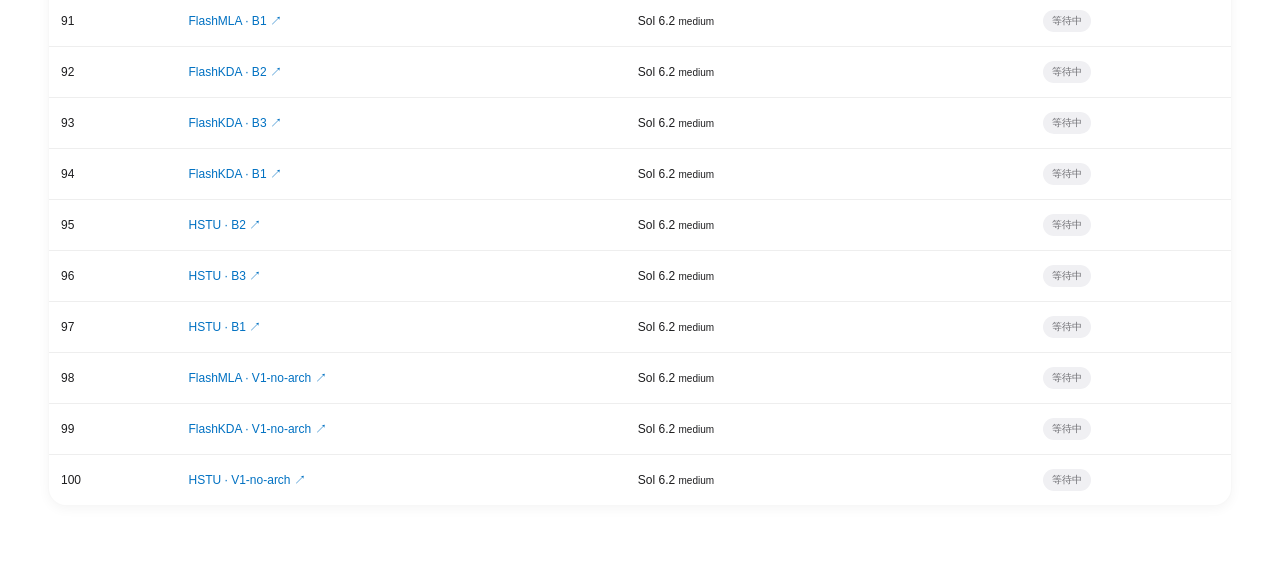
==== commit 9fab7422: "Balance method colours and show archived V0 curves on first load" ====
--- a/index.html
+++ b/index.html
@@ -111,4 +111,4 @@
   <details class="card cake-workspaces"><summary>实验工作区</summary><div id="cake-workspaces"></div></details>
  </div>
 </section>
-</main><dialog id="samples"><div class="dialog-head"><h3 id="sample-title">测量样本</h3><button id="close-samples" aria-label="关闭样本">关闭 ×</button></div><p id="sample-stats"></p><pre id="sample-values"></pre><button id="sample-csv">样本 CSV ↓</button></dialog><script src="./kl.js?v=current-methods-20261128" defer></script><script src="./app.js?v=current-methods-20261128" defer></script><script id="beta-navigation" type="application/json">{"schema_version": 1, "result_sections": [{"id": "bv", "label": "B/V", "status": "available"}, {"id": "aligned", "label": "V/Aligned KL", "status": "available"}, {"id": "kl", "label": "KL", "status": "available"}, {"id": "all", "label": "All", "status": "available"}], "method_revisions": [{"method": "B1", "label": "B1"}, {"method": "B2", "label": "B2"}, {"method": "B3", "label": "B3"}, {"method": "V1", "label": "V1"}, {"method": "V1-no-arch", "label": "V1-no-arch"}, {"method": "V0", "label": "V0-r2"}, {"method": "V0", "label": "V0-r3"}]}</script><script src="./beta/beta.js?v=current-methods-20261128" defer></script></body></html>
+</main><dialog id="samples"><div class="dialog-head"><h3 id="sample-title">测量样本</h3><button id="close-samples" aria-label="关闭样本">关闭 ×</button></div><p id="sample-stats"></p><pre id="sample-values"></pre><button id="sample-csv">样本 CSV ↓</button></dialog><script src="./kl.js?v=method-palette-20261128" defer></script><script src="./app.js?v=method-palette-20261128" defer></script><script id="beta-navigation" type="application/json">{"schema_version": 1, "result_sections": [{"id": "bv", "label": "B/V", "status": "available"}, {"id": "aligned", "label": "V/Aligned KL", "status": "available"}, {"id": "kl", "label": "KL", "status": "available"}, {"id": "all", "label": "All", "status": "available"}], "method_revisions": [{"method": "B1", "label": "B1"}, {"method": "B2", "label": "B2"}, {"method": "B3", "label": "B3"}, {"method": "V1", "label": "V1"}, {"method": "V1-no-arch", "label": "V1-no-arch"}, {"method": "V0", "label": "V0-r2"}, {"method": "V0", "label": "V0-r3"}]}</script><script src="./beta/beta.js?v=method-palette-20261128" defer></script></body></html>
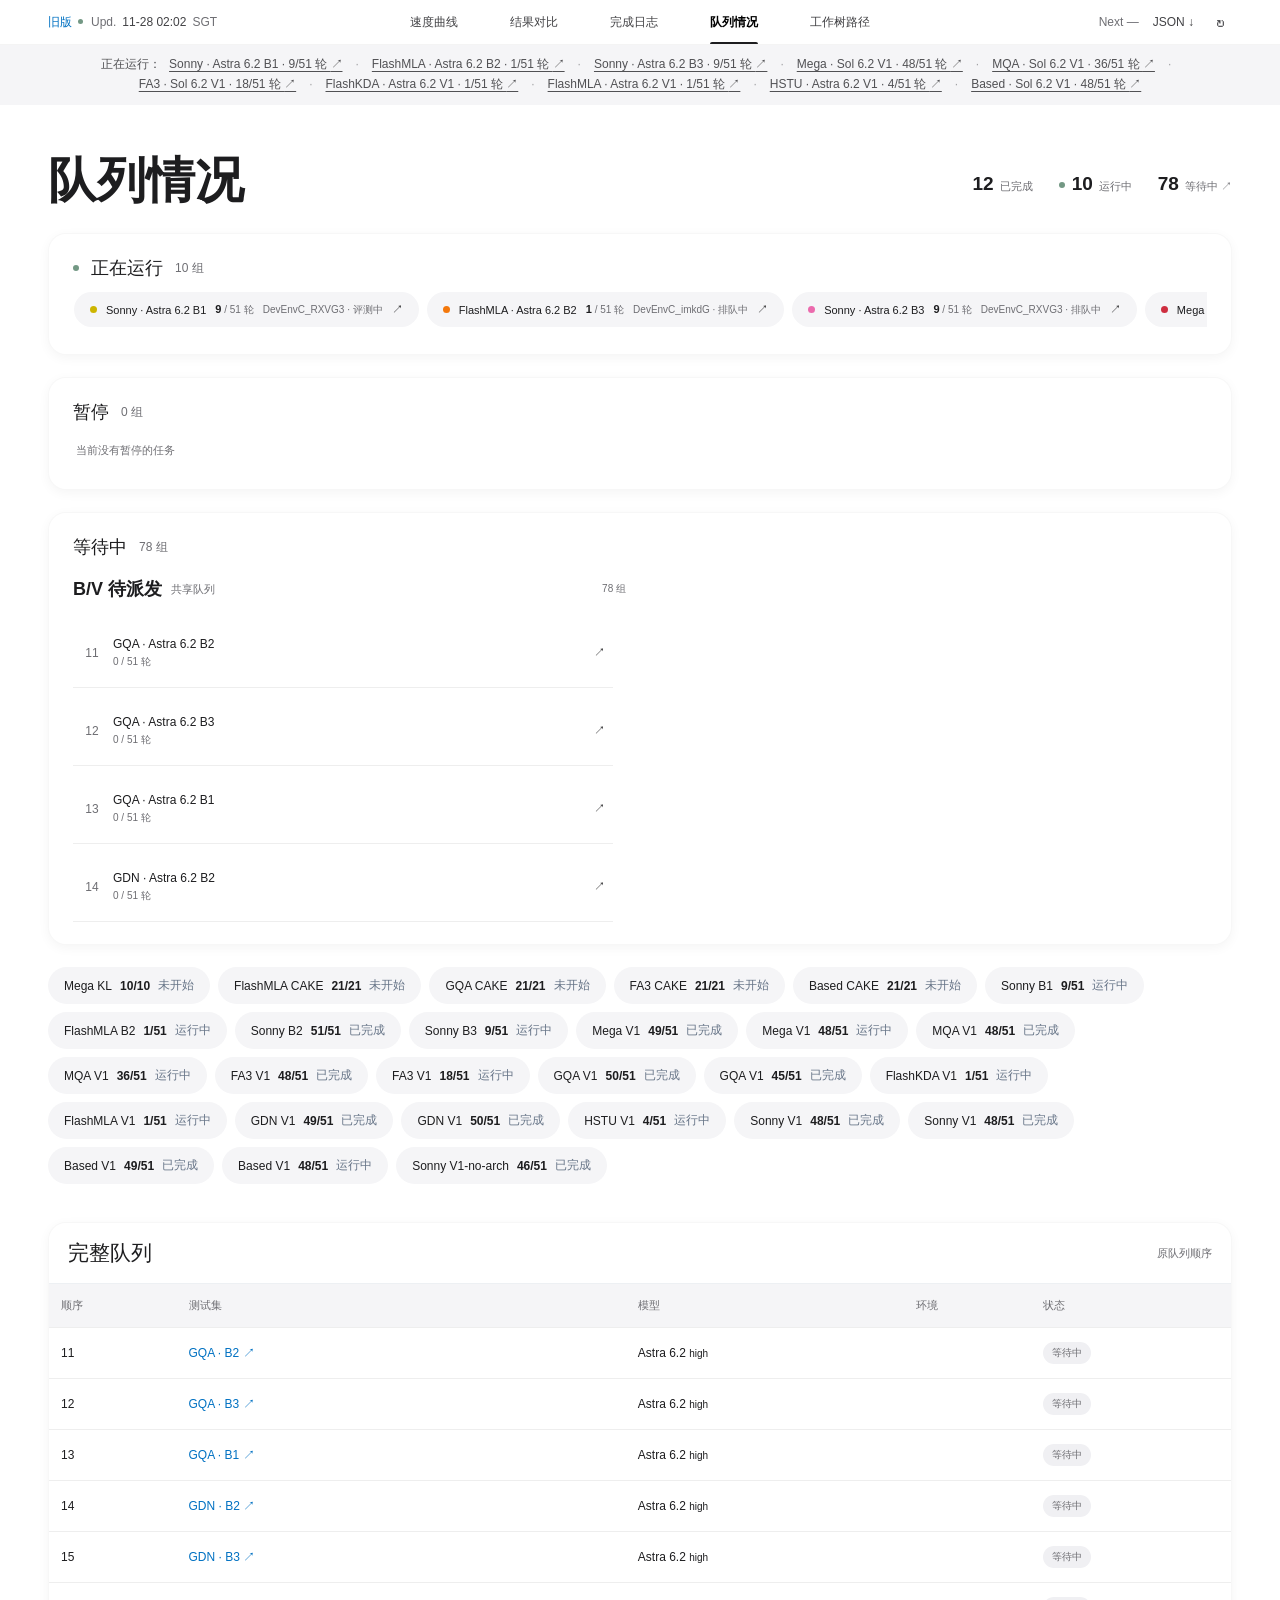
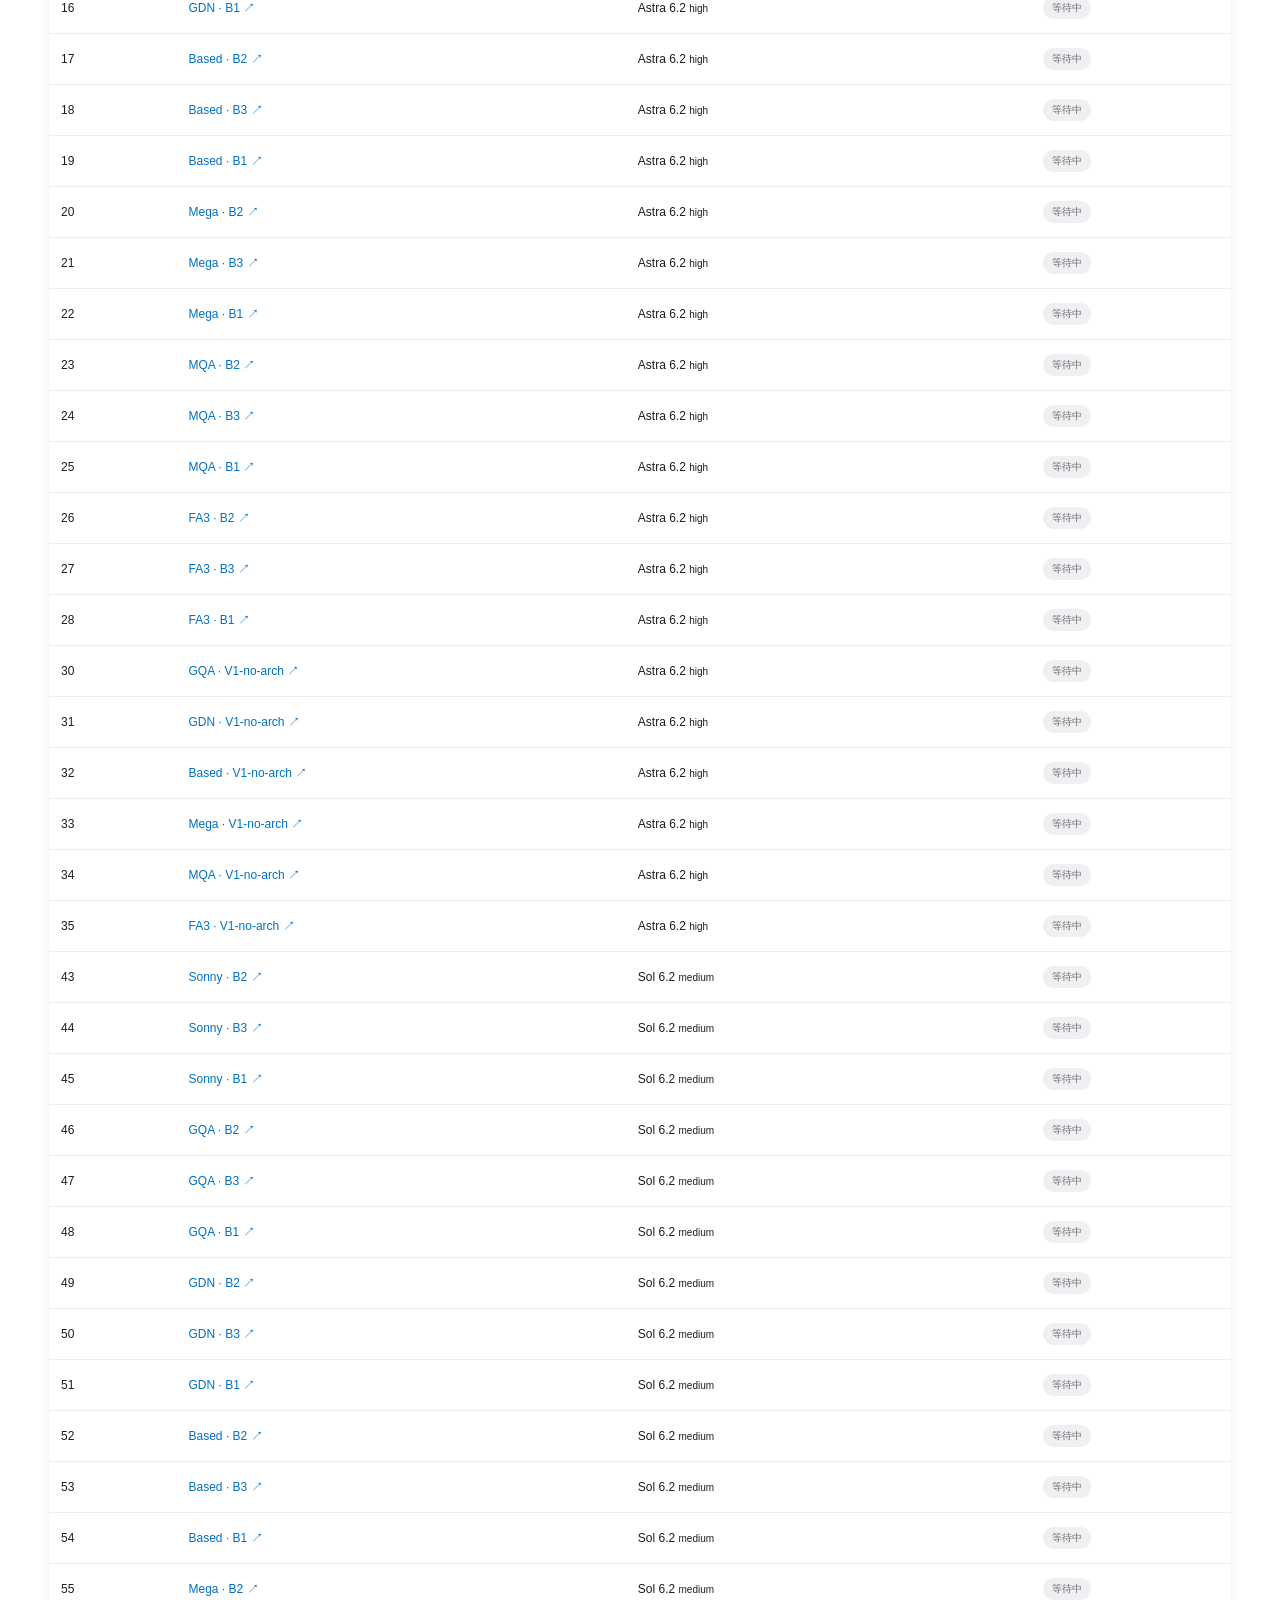
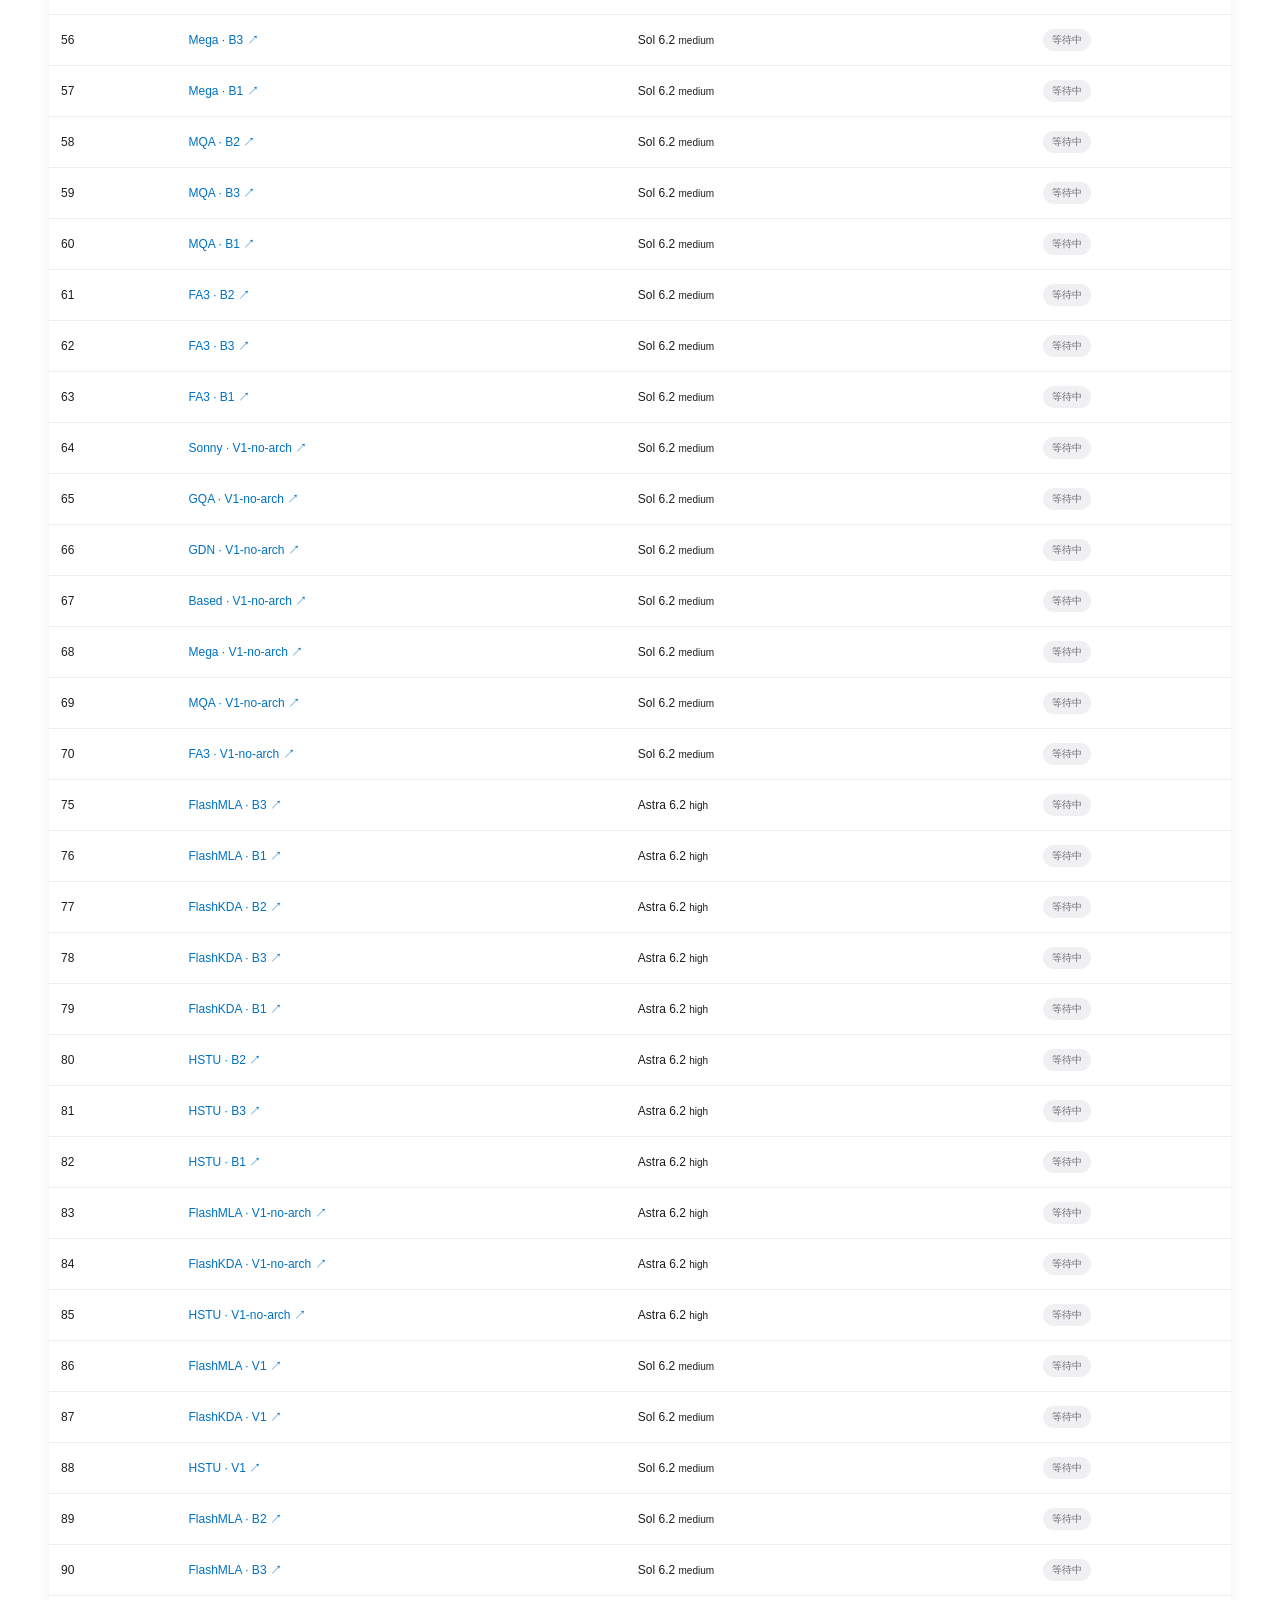
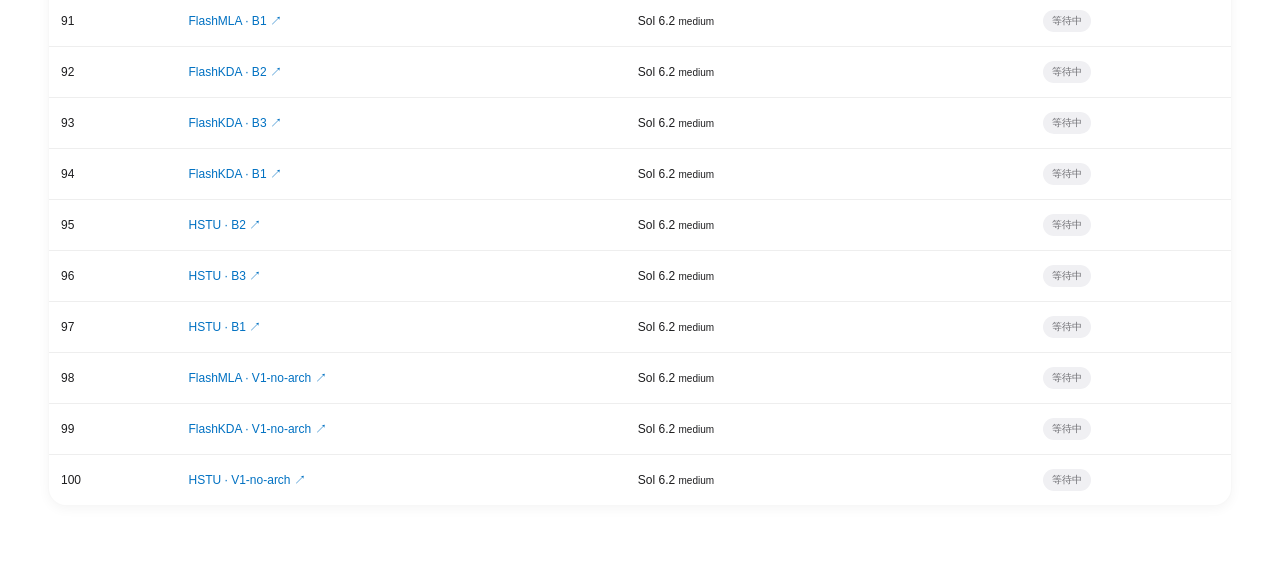
==== commit 0246506b: "Retire archived V0 curves from current dashboard controls" ====
--- a/index.html
+++ b/index.html
@@ -66,14 +66,14 @@
 <section id="kl-panel" hidden aria-labelledby="kl-name">
 <div class="dataset-head"><div><h2 id="kl-name">KL</h2><label>模型 <select id="kl-run-select" aria-label="KL 模型与批次"></select></label><p id="kl-state">读取中…</p></div><div class="exports"><button id="kl-csv">候选 CSV ↓</button><button id="kl-json">完整 JSON ↓</button></div></div>
 <div id="kl-body"><div class="kl-budget"><strong id="kl-budget"></strong><span id="kl-run-info"></span></div>
-<div class="kl-charts"><section class="chart-card"><div class="chart-title"><h3>每次 Apply 的交付速度</h3><span>实线：交付 · 虚线：历次最佳</span></div><label class="kl-reference-toggle"><input id="kl-v0-overview" type="checkbox" checked aria-label="交付速度图显示 V0 Astra 最快线"><span id="kl-v0-overview-label"></span></label><div id="kl-matched-overview"></div><div id="kl-overview" class="chart"></div></section>
-<section id="kl-inner" class="chart-card"><div class="chart-title"><h3>Apply 内部候选</h3><label>选择 <select id="kl-apply" aria-label="选择 Apply"></select></label></div><label class="kl-reference-toggle"><input id="kl-v0-candidates" type="checkbox" checked aria-label="内部候选图显示 V0 Astra 最快线"><span id="kl-v0-candidates-label"></span></label><div id="kl-matched-candidates"></div><div id="kl-candidates" class="chart"></div><p id="kl-inner-status" class="kl-caption"></p></section></div>
+<div class="kl-charts"><section class="chart-card"><div class="chart-title"><h3>每次 Apply 的交付速度</h3><span>实线：交付 · 虚线：历次最佳</span></div><div id="kl-overview" class="chart"></div></section>
+<section id="kl-inner" class="chart-card"><div class="chart-title"><h3>Apply 内部候选</h3><label>选择 <select id="kl-apply" aria-label="选择 Apply"></select></label></div><div id="kl-candidates" class="chart"></div><p id="kl-inner-status" class="kl-caption"></p></section></div>
 <section class="data-section"><div class="section-head"><h3>Apply 记录</h3><span>交付完成与整项独立验收分别记录</span></div><div class="table-wrap"><table><thead><tr><th>Apply</th><th>状态</th><th>评测次数</th><th>基础设施异常</th><th>交付 ms</th><th>用时 min</th><th>结束 SGT</th></tr></thead><tbody id="kl-apply-rows"></tbody></table></div></section>
 <section class="data-section"><div class="section-head"><h3>选中 Apply 的候选记录</h3><span>旧结果取回不重复计次</span></div><div class="table-wrap"><table><thead><tr><th>候选</th><th>结果</th><th>未通过阶段</th><th>门禁</th><th>延迟 ms</th><th>参考 ms</th><th>记录</th></tr></thead><tbody id="kl-candidate-rows"></tbody></table></div></section>
 <section class="data-section"><div class="section-head"><h3>Sol / DS 队列</h3><span>—</span></div><div id="kl-queue" class="table-wrap"></div></section>
 <section class="data-section"><div class="section-head"><h3>KL 实验任务记录</h3><span>SGT · 当前测试集</span></div><ol id="kl-events" class="task-events"></ol></section>
 </div></section>
-</section><section id="beta-future-view" class="beta-future" hidden><h2>V0-r3</h2><p>待接入 · 尚无实验记录</p></section><section id="beta-logs-view" hidden><div class="beta-log-filters"><label>类别<select id="beta-log-category"><option value="all">全部实验</option><option value="bv">B / V</option><option value="kl">KL</option></select></label><label>测试集<select id="beta-log-dataset"><option value="all">全部测试集</option></select></label><label>事件<select id="beta-log-kind"><option value="all">全部事件</option><option value="completed">独立完成</option><option value="started">开始运行</option><option value="paused">暂停</option><option value="resumed">恢复运行</option></select></label><span id="beta-log-count" class="beta-log-count"></span></div><ol id="beta-timeline" class="beta-timeline"></ol><button id="beta-log-more" class="beta-log-more" hidden>查看更多</button></section><section id="beta-queue-view" hidden></section><section id="beta-comparison-view" hidden></section><div id="beta-legacy-log" hidden></div><section id="beta-workspaces-view" hidden aria-label="工作树路径">
+</section><section id="beta-logs-view" hidden><div class="beta-log-filters"><label>类别<select id="beta-log-category"><option value="all">全部实验</option><option value="bv">B / V</option><option value="kl">KL</option></select></label><label>测试集<select id="beta-log-dataset"><option value="all">全部测试集</option></select></label><label>事件<select id="beta-log-kind"><option value="all">全部事件</option><option value="completed">独立完成</option><option value="started">开始运行</option><option value="paused">暂停</option><option value="resumed">恢复运行</option></select></label><span id="beta-log-count" class="beta-log-count"></span></div><ol id="beta-timeline" class="beta-timeline"></ol><button id="beta-log-more" class="beta-log-more" hidden>查看更多</button></section><section id="beta-queue-view" hidden></section><section id="beta-comparison-view" hidden></section><div id="beta-legacy-log" hidden></div><section id="beta-workspaces-view" hidden aria-label="工作树路径">
  <section class="workspace-filters">
   <div class="workspace-search-row"><textarea id="ws-search" rows="1" aria-label="批量检索工作区" placeholder="⌕  测试集 / 模型 / 路径 · 换行批量检索"></textarea><button id="ws-reset" class="ws-icon" title="重置筛选" aria-label="重置筛选">↻</button></div>
   <label>任务<select id="ws-method" aria-label="任务版本"><option value="all">All</option></select></label>
@@ -111,4 +111,4 @@
   <details class="card cake-workspaces"><summary>实验工作区</summary><div id="cake-workspaces"></div></details>
  </div>
 </section>
-</main><dialog id="samples"><div class="dialog-head"><h3 id="sample-title">测量样本</h3><button id="close-samples" aria-label="关闭样本">关闭 ×</button></div><p id="sample-stats"></p><pre id="sample-values"></pre><button id="sample-csv">样本 CSV ↓</button></dialog><script src="./kl.js?v=method-palette-20261128" defer></script><script src="./app.js?v=method-palette-20261128" defer></script><script id="beta-navigation" type="application/json">{"schema_version": 1, "result_sections": [{"id": "bv", "label": "B/V", "status": "available"}, {"id": "aligned", "label": "V/Aligned KL", "status": "available"}, {"id": "kl", "label": "KL", "status": "available"}, {"id": "all", "label": "All", "status": "available"}], "method_revisions": [{"method": "B1", "label": "B1"}, {"method": "B2", "label": "B2"}, {"method": "B3", "label": "B3"}, {"method": "V1", "label": "V1"}, {"method": "V1-no-arch", "label": "V1-no-arch"}, {"method": "V0", "label": "V0-r2"}, {"method": "V0", "label": "V0-r3"}]}</script><script src="./beta/beta.js?v=method-palette-20261128" defer></script></body></html>
+</main><dialog id="samples"><div class="dialog-head"><h3 id="sample-title">测量样本</h3><button id="close-samples" aria-label="关闭样本">关闭 ×</button></div><p id="sample-stats"></p><pre id="sample-values"></pre><button id="sample-csv">样本 CSV ↓</button></dialog><script src="./kl.js?v=current-five-20261128" defer></script><script src="./app.js?v=current-five-20261128" defer></script><script id="beta-navigation" type="application/json">{"schema_version": 1, "result_sections": [{"id": "bv", "label": "B/V", "status": "available"}, {"id": "aligned", "label": "V/Aligned KL", "status": "available"}, {"id": "kl", "label": "KL", "status": "available"}, {"id": "all", "label": "All", "status": "available"}], "method_revisions": [{"method": "B1", "label": "B1"}, {"method": "B2", "label": "B2"}, {"method": "B3", "label": "B3"}, {"method": "V1", "label": "V1"}, {"method": "V1-no-arch", "label": "V1-no-arch"}]}</script><script src="./beta/beta.js?v=current-five-20261128" defer></script></body></html>
